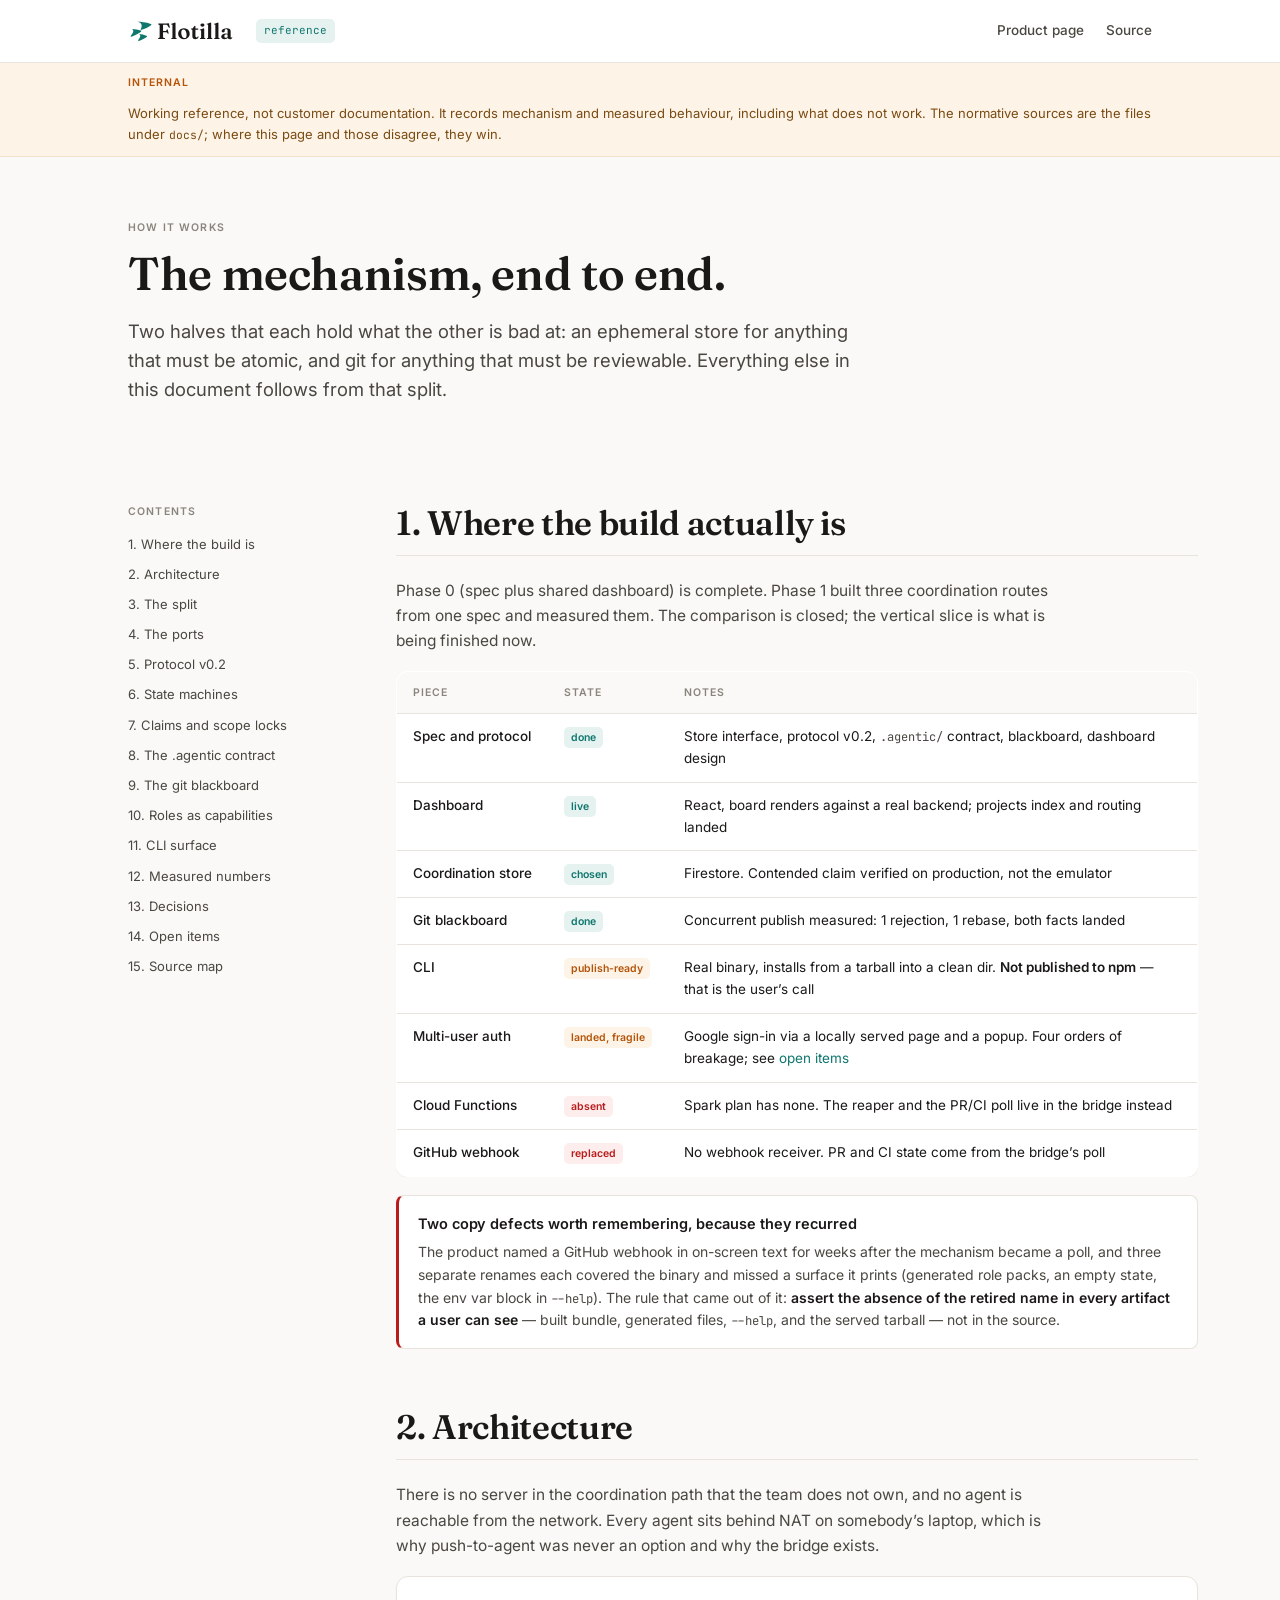
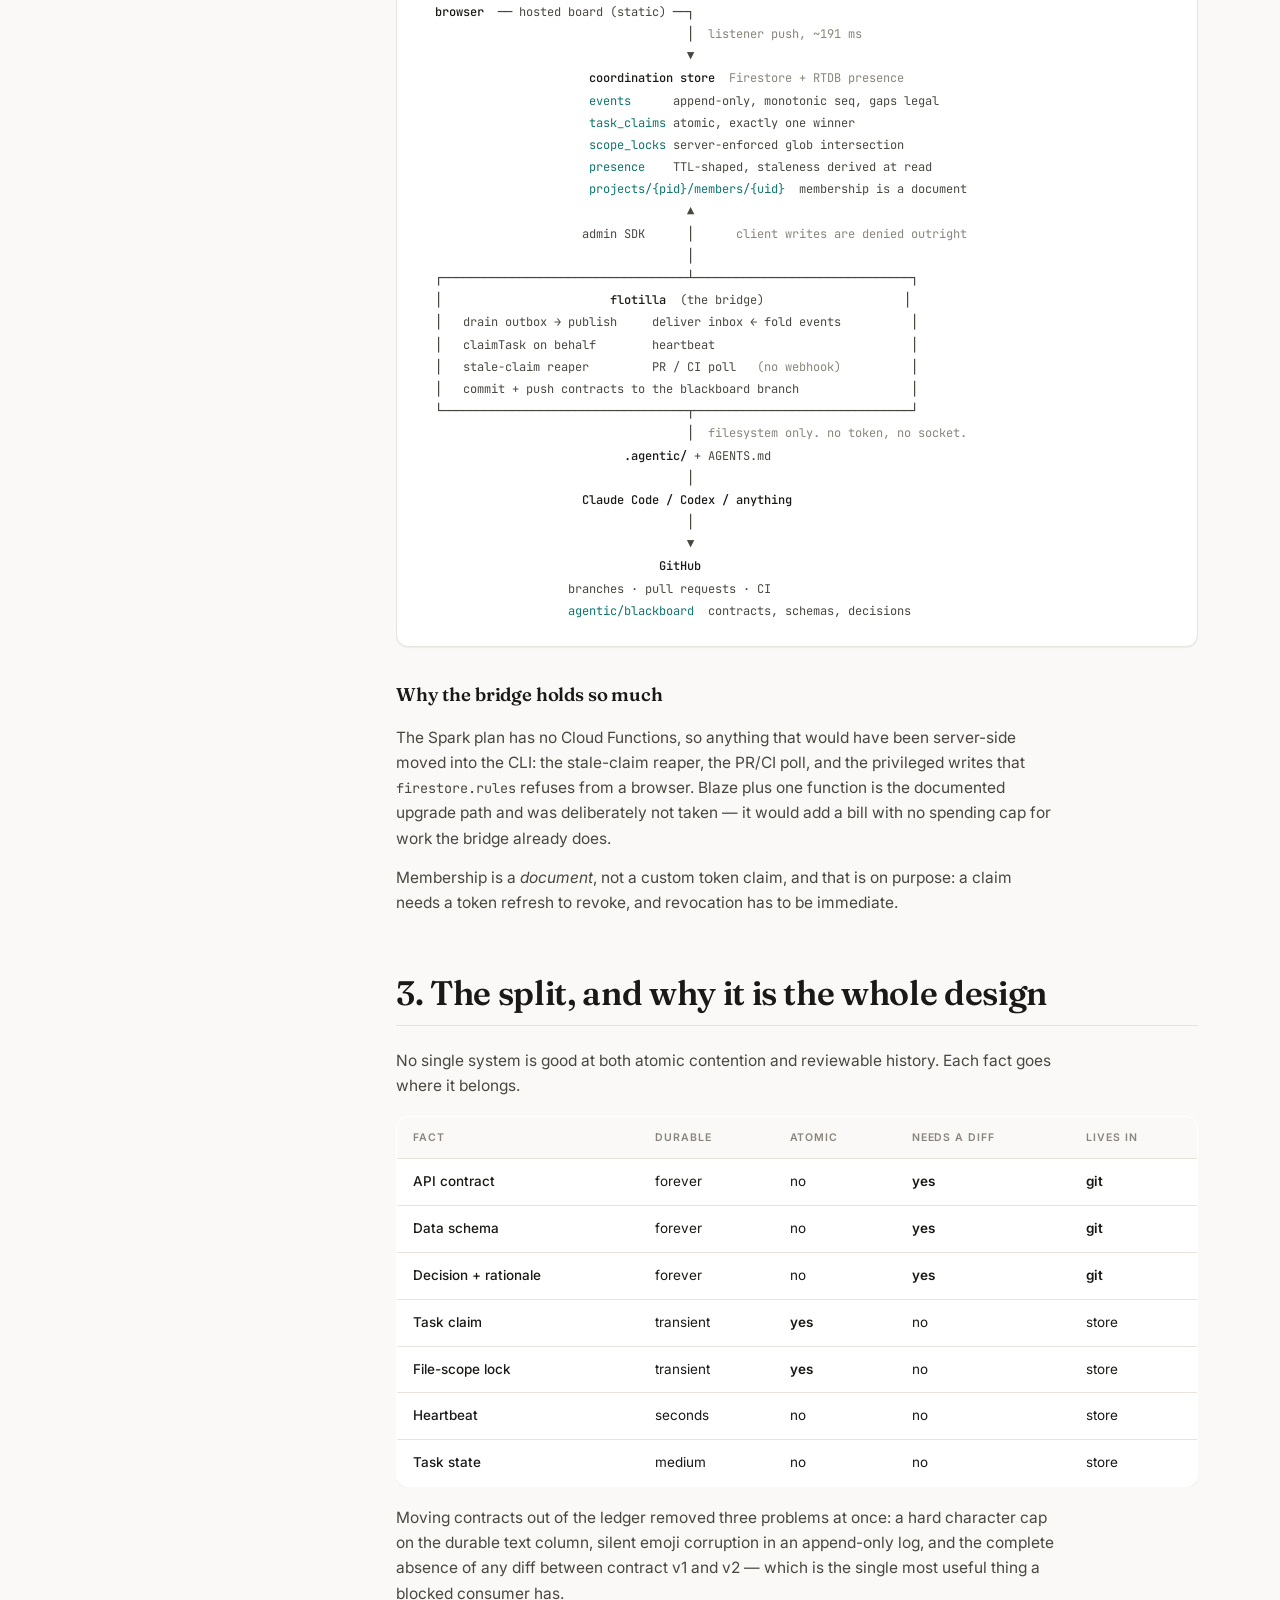
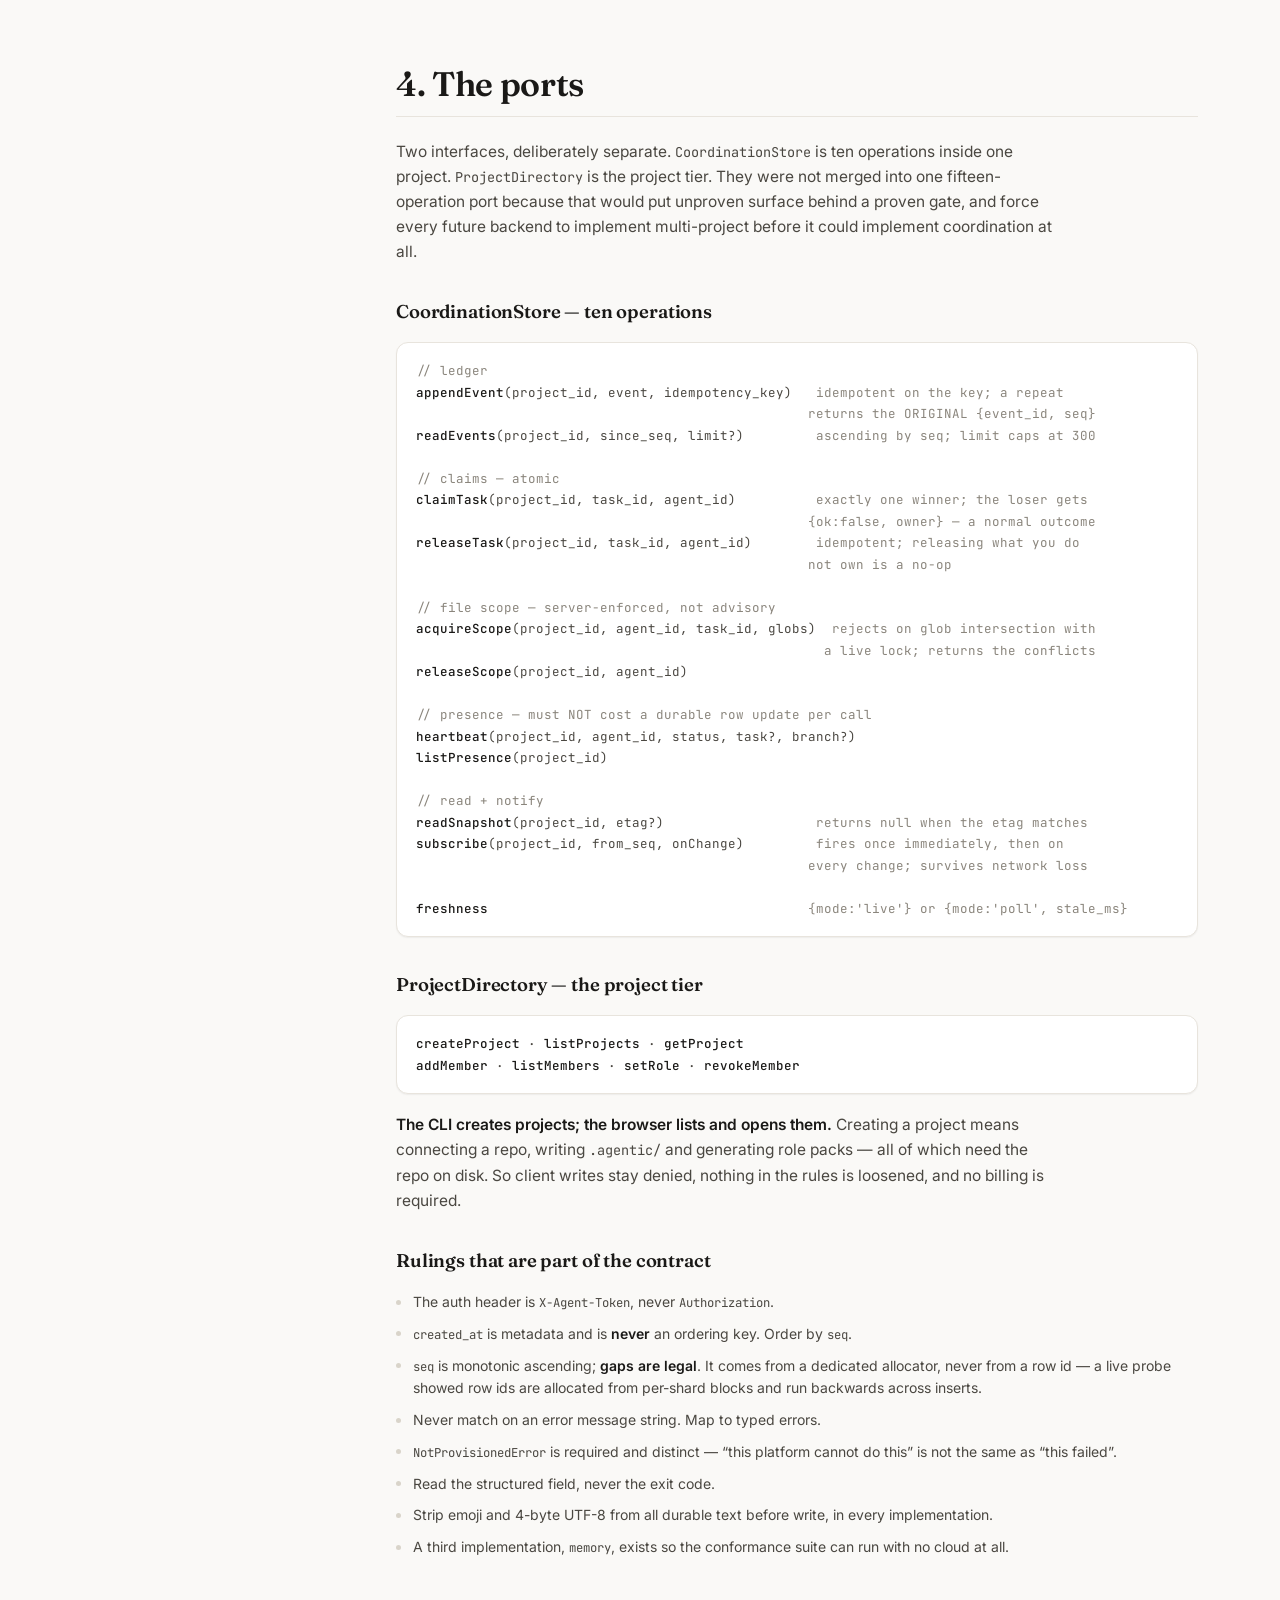
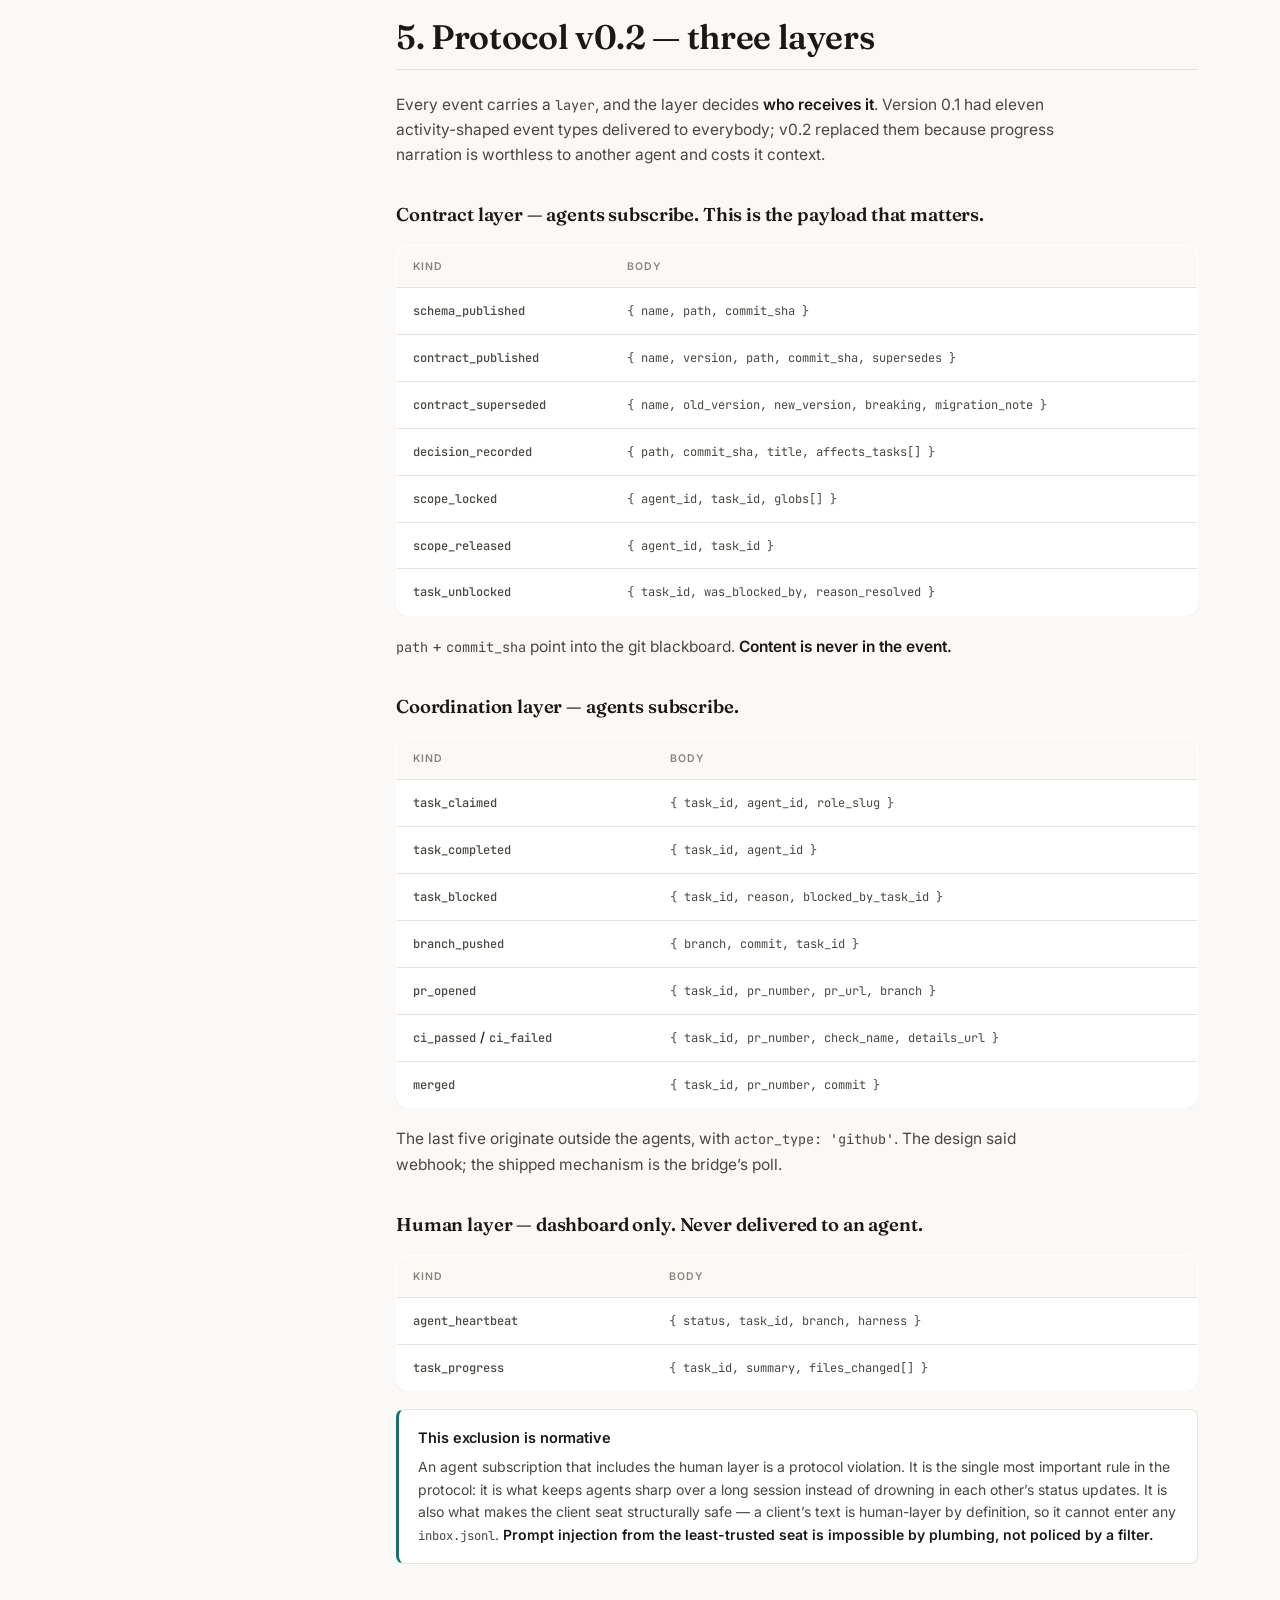
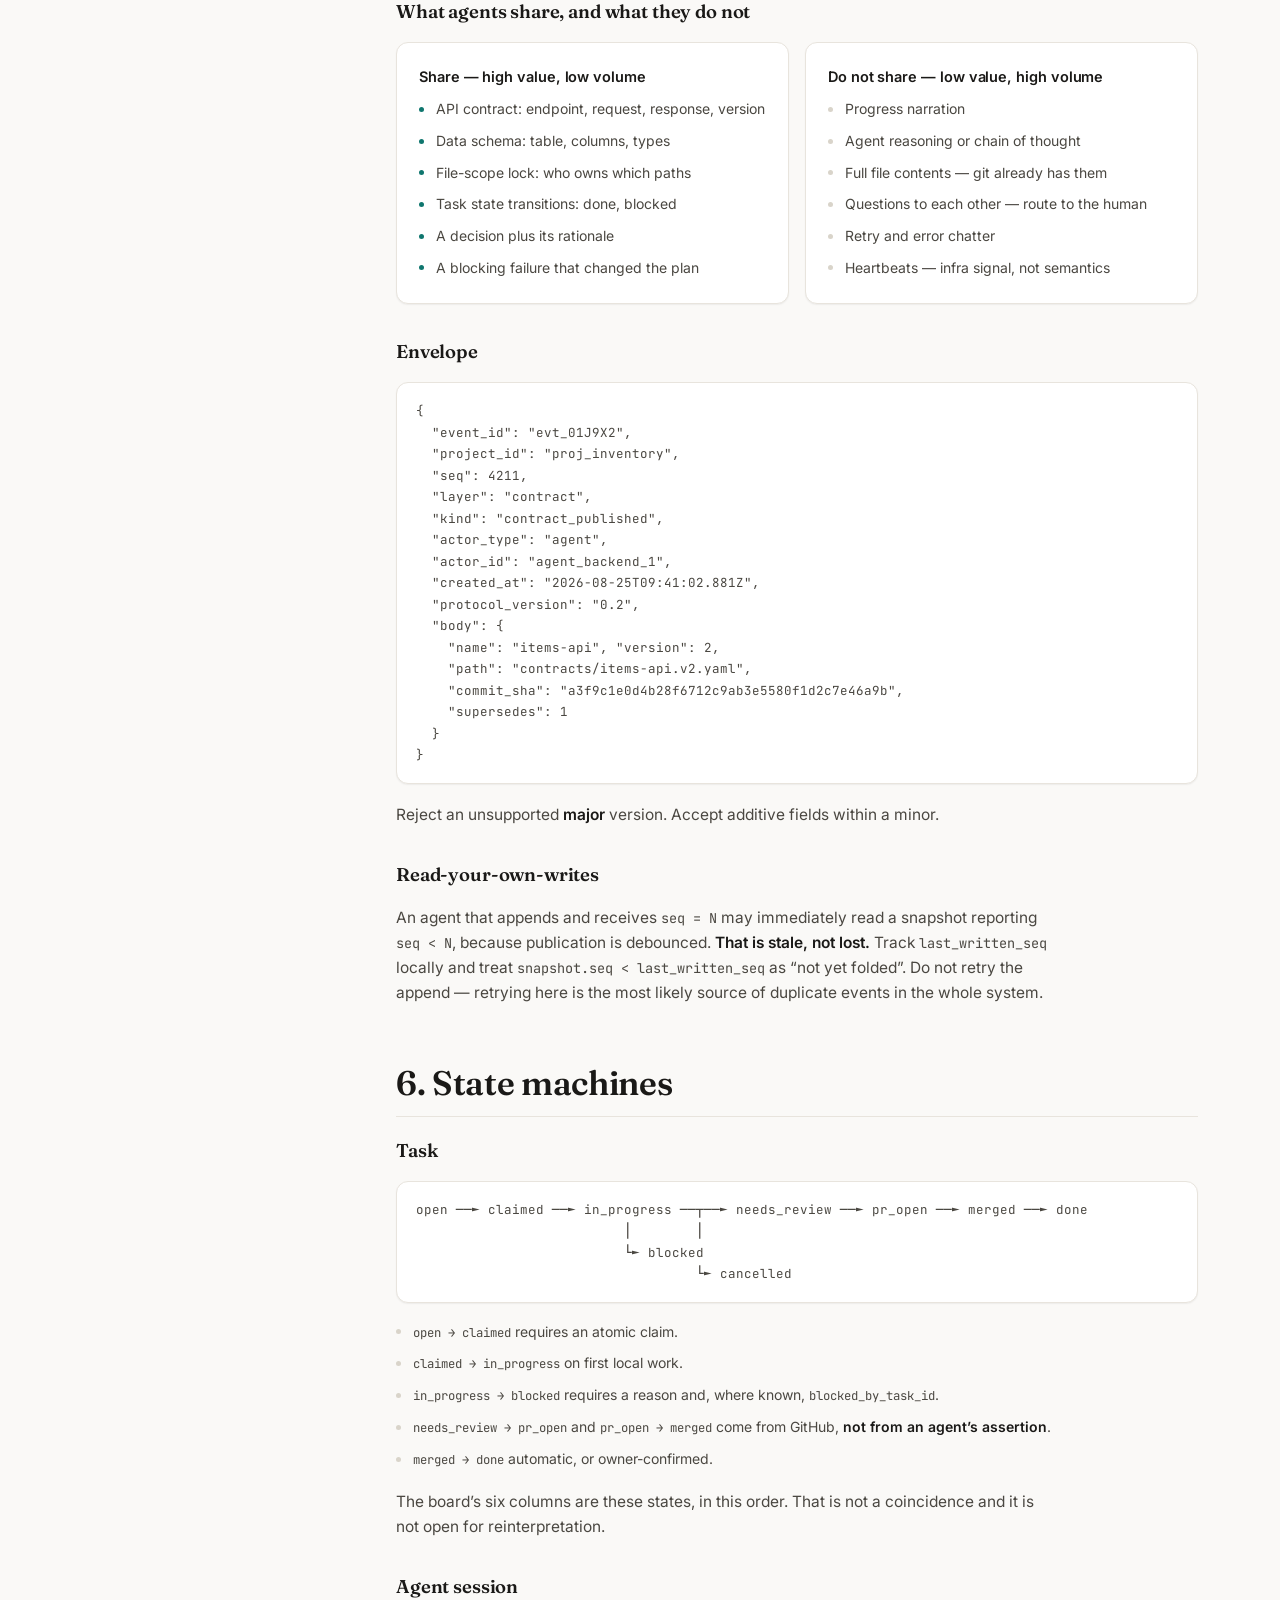
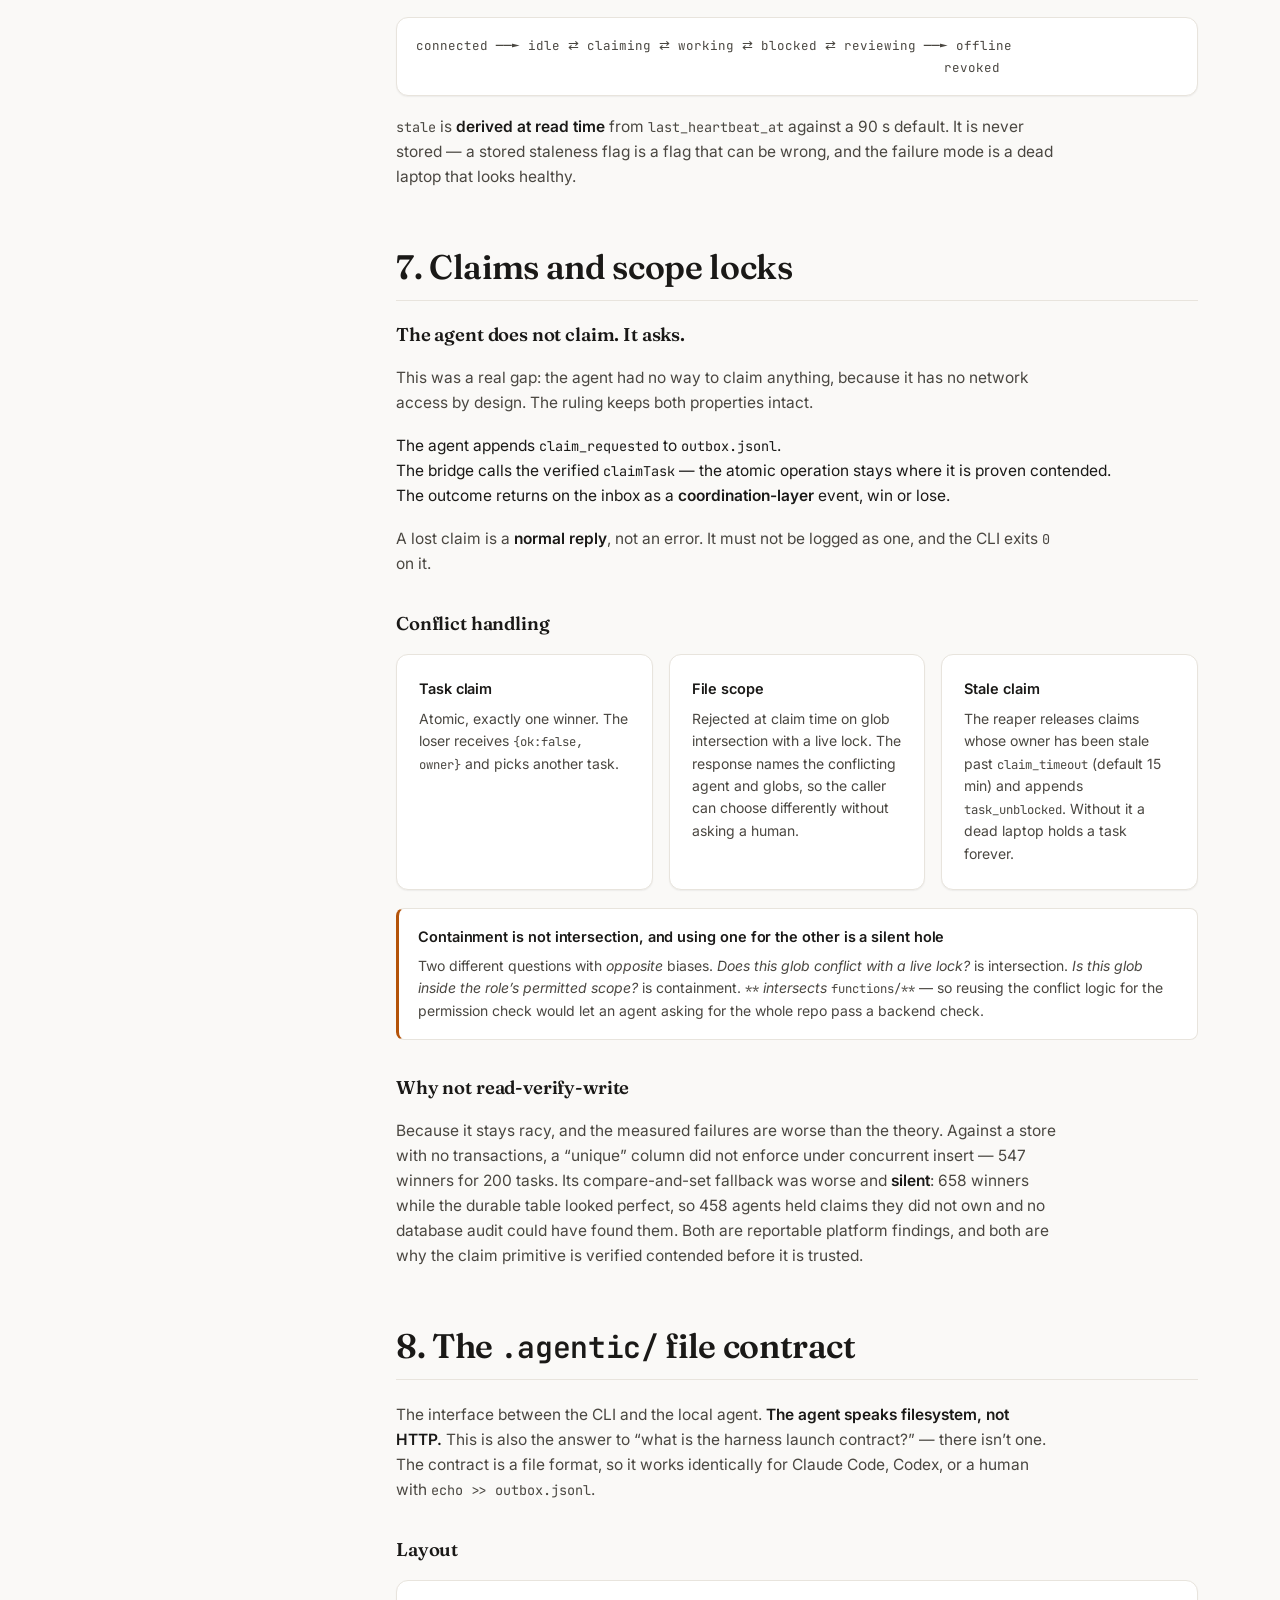
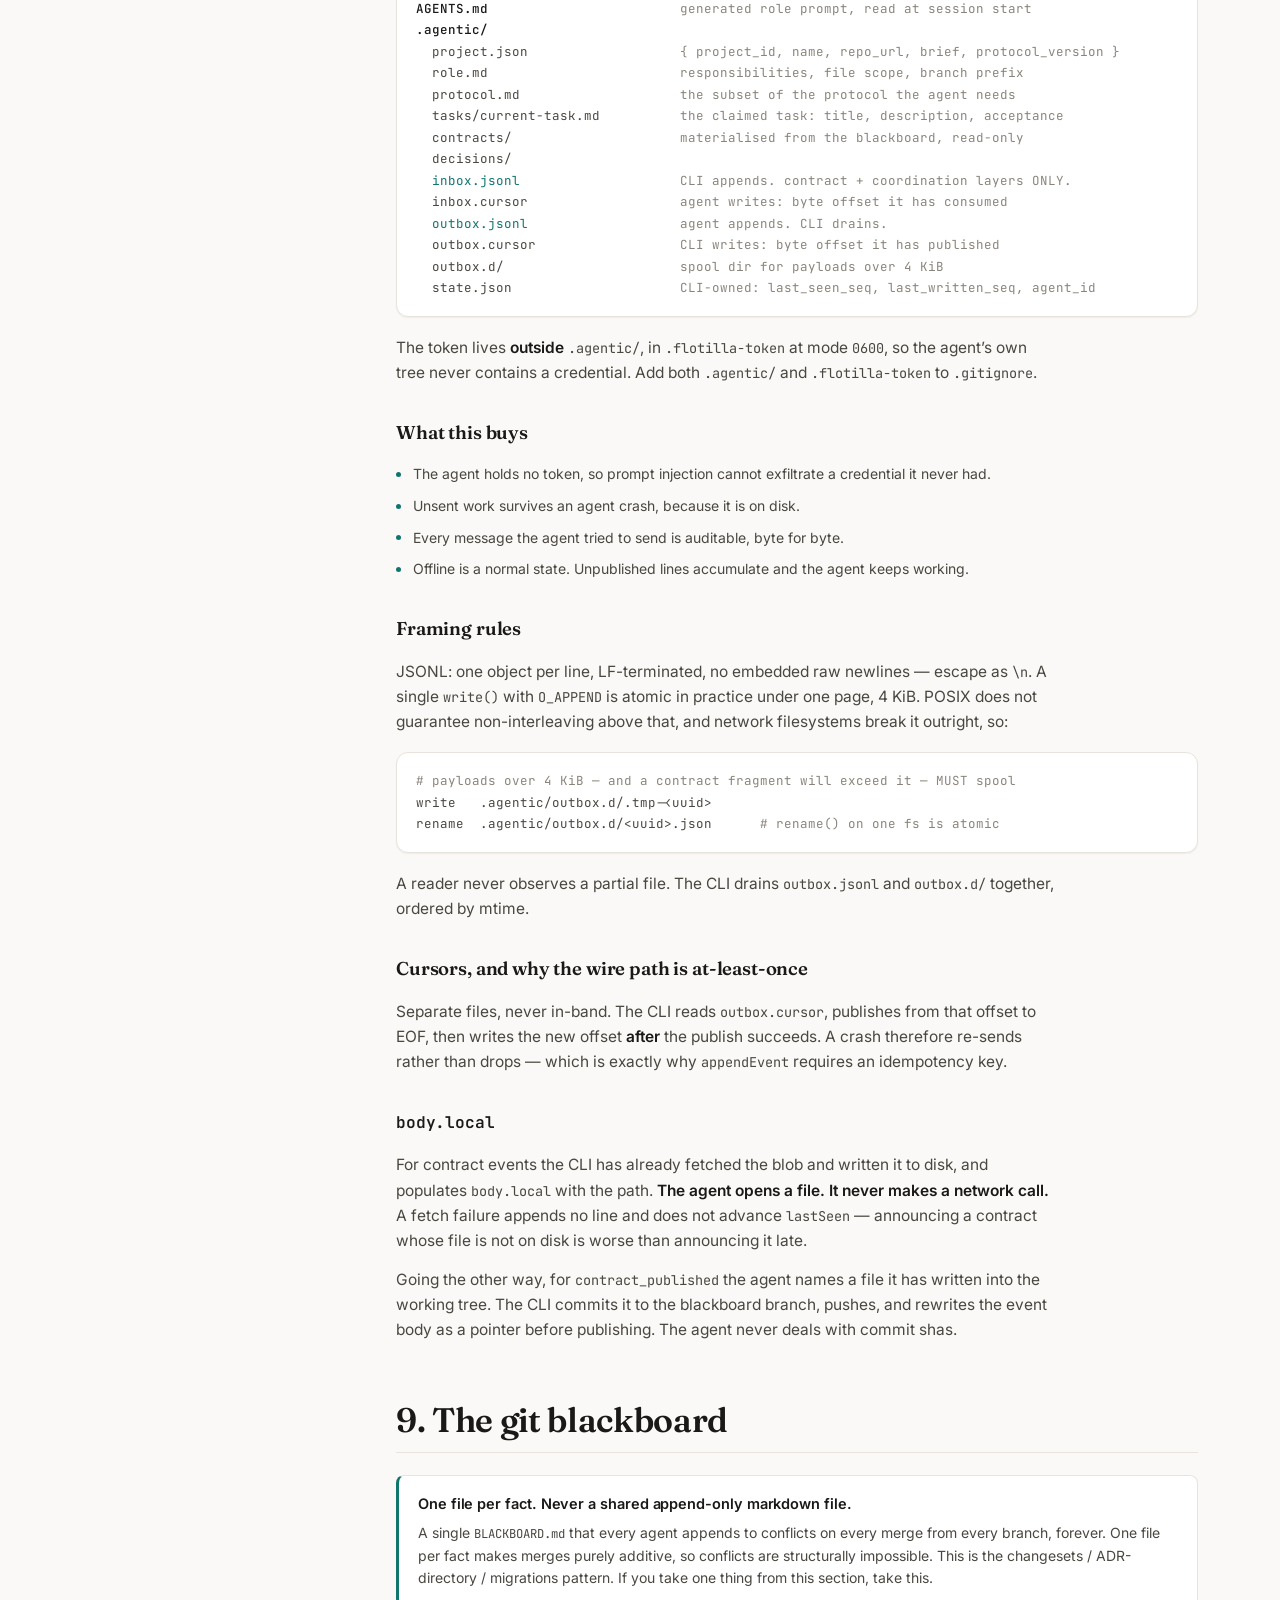
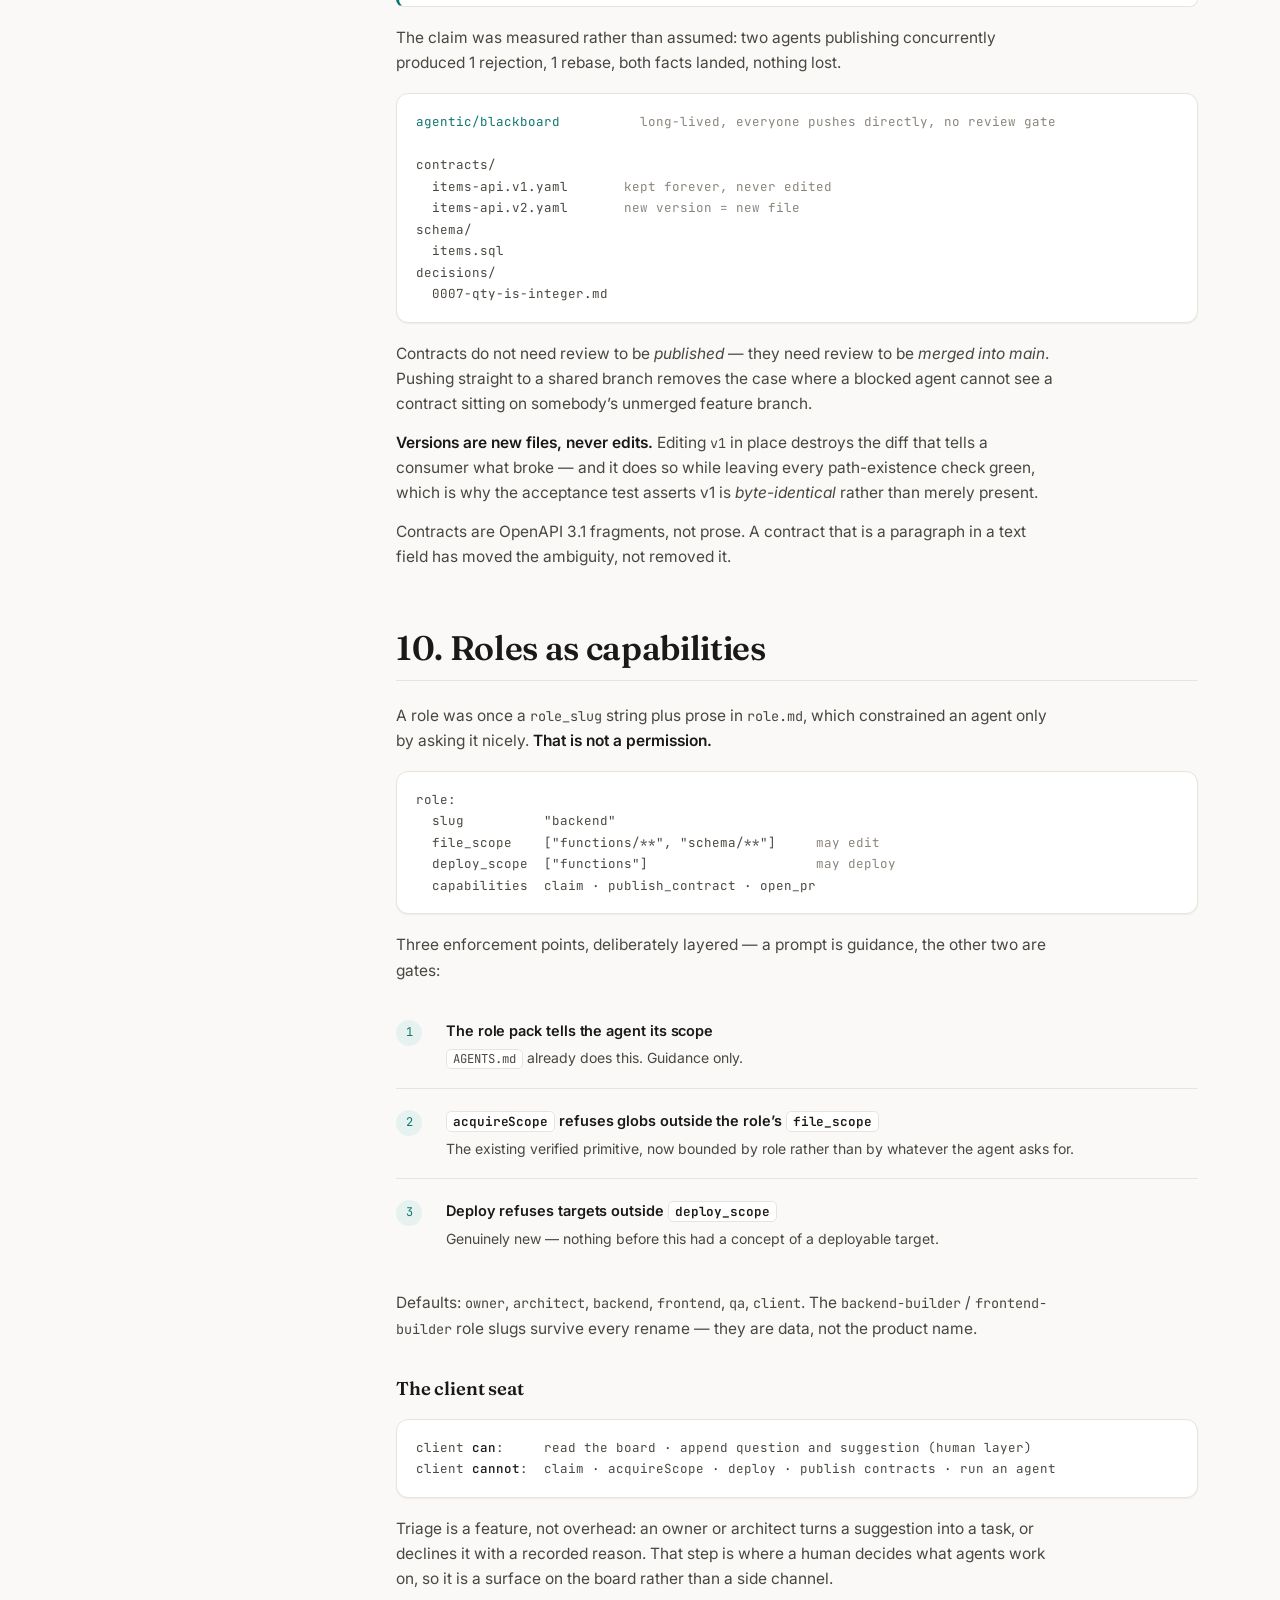
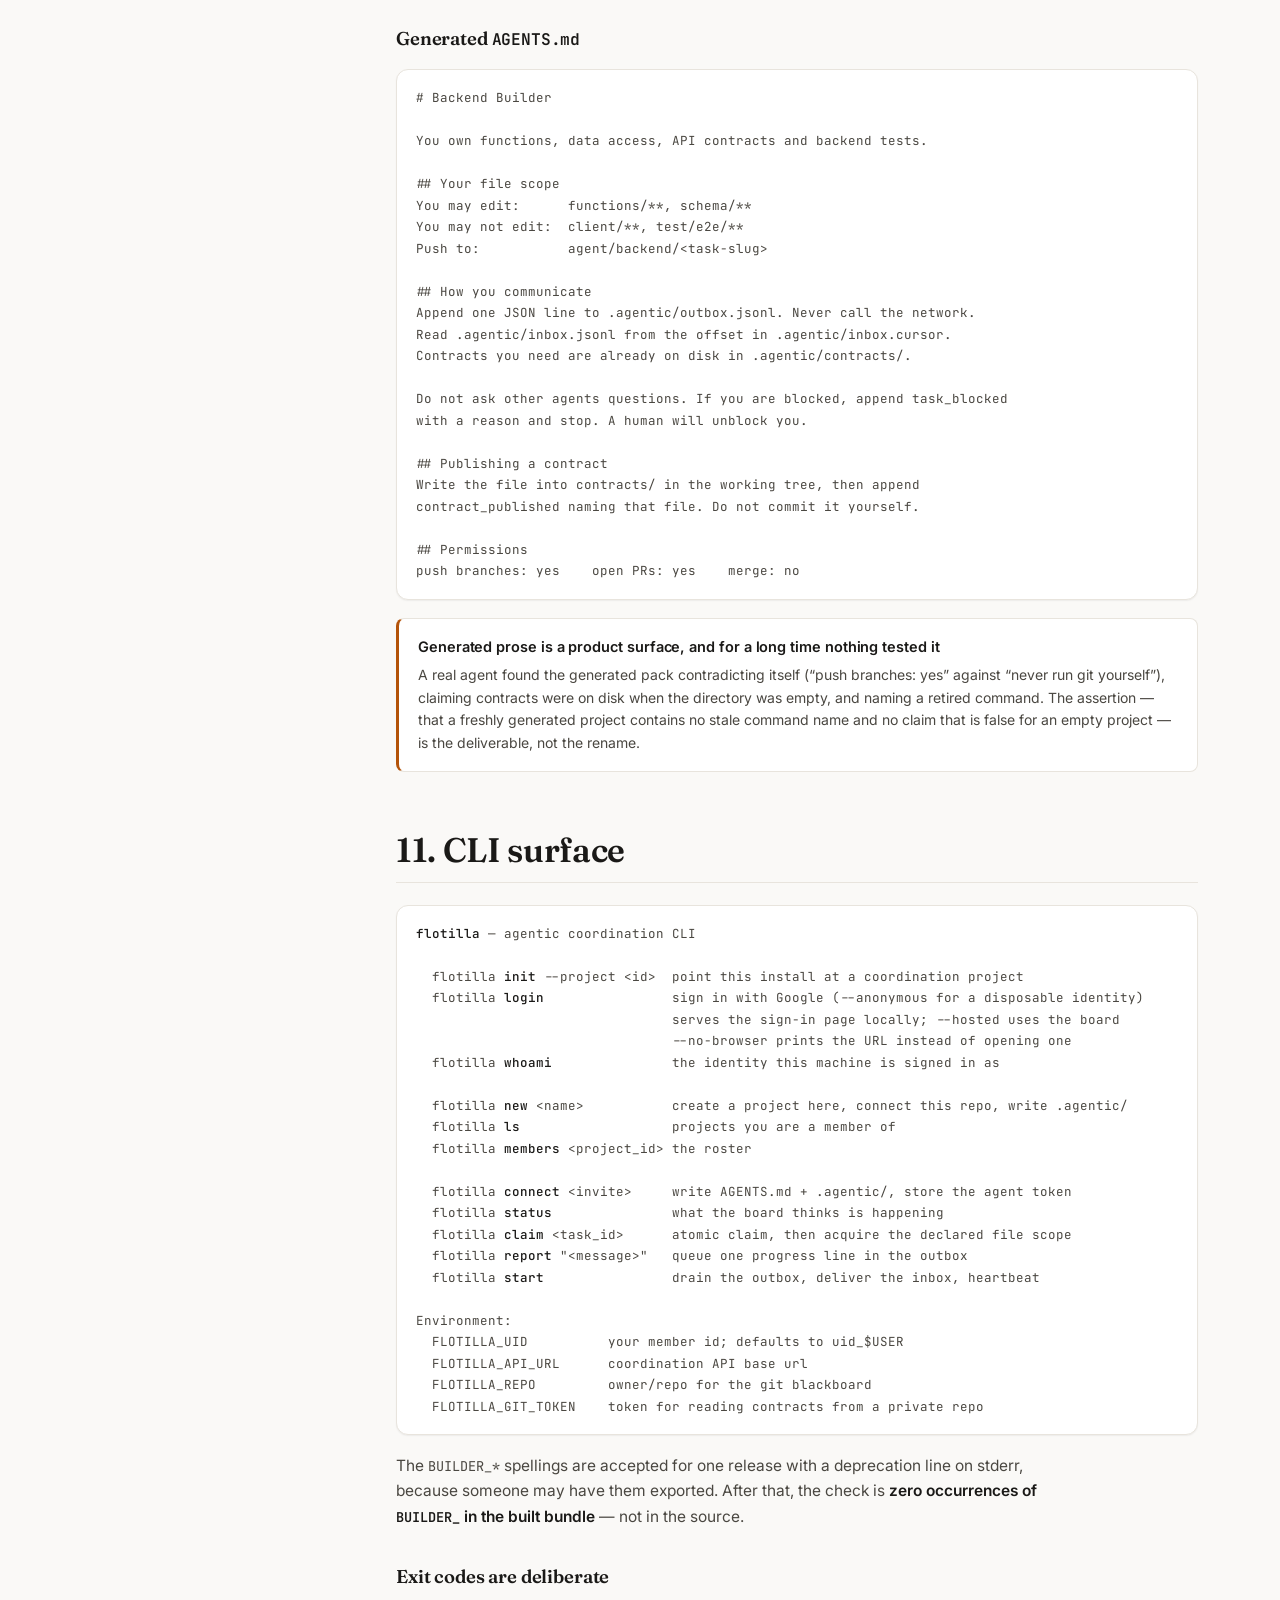
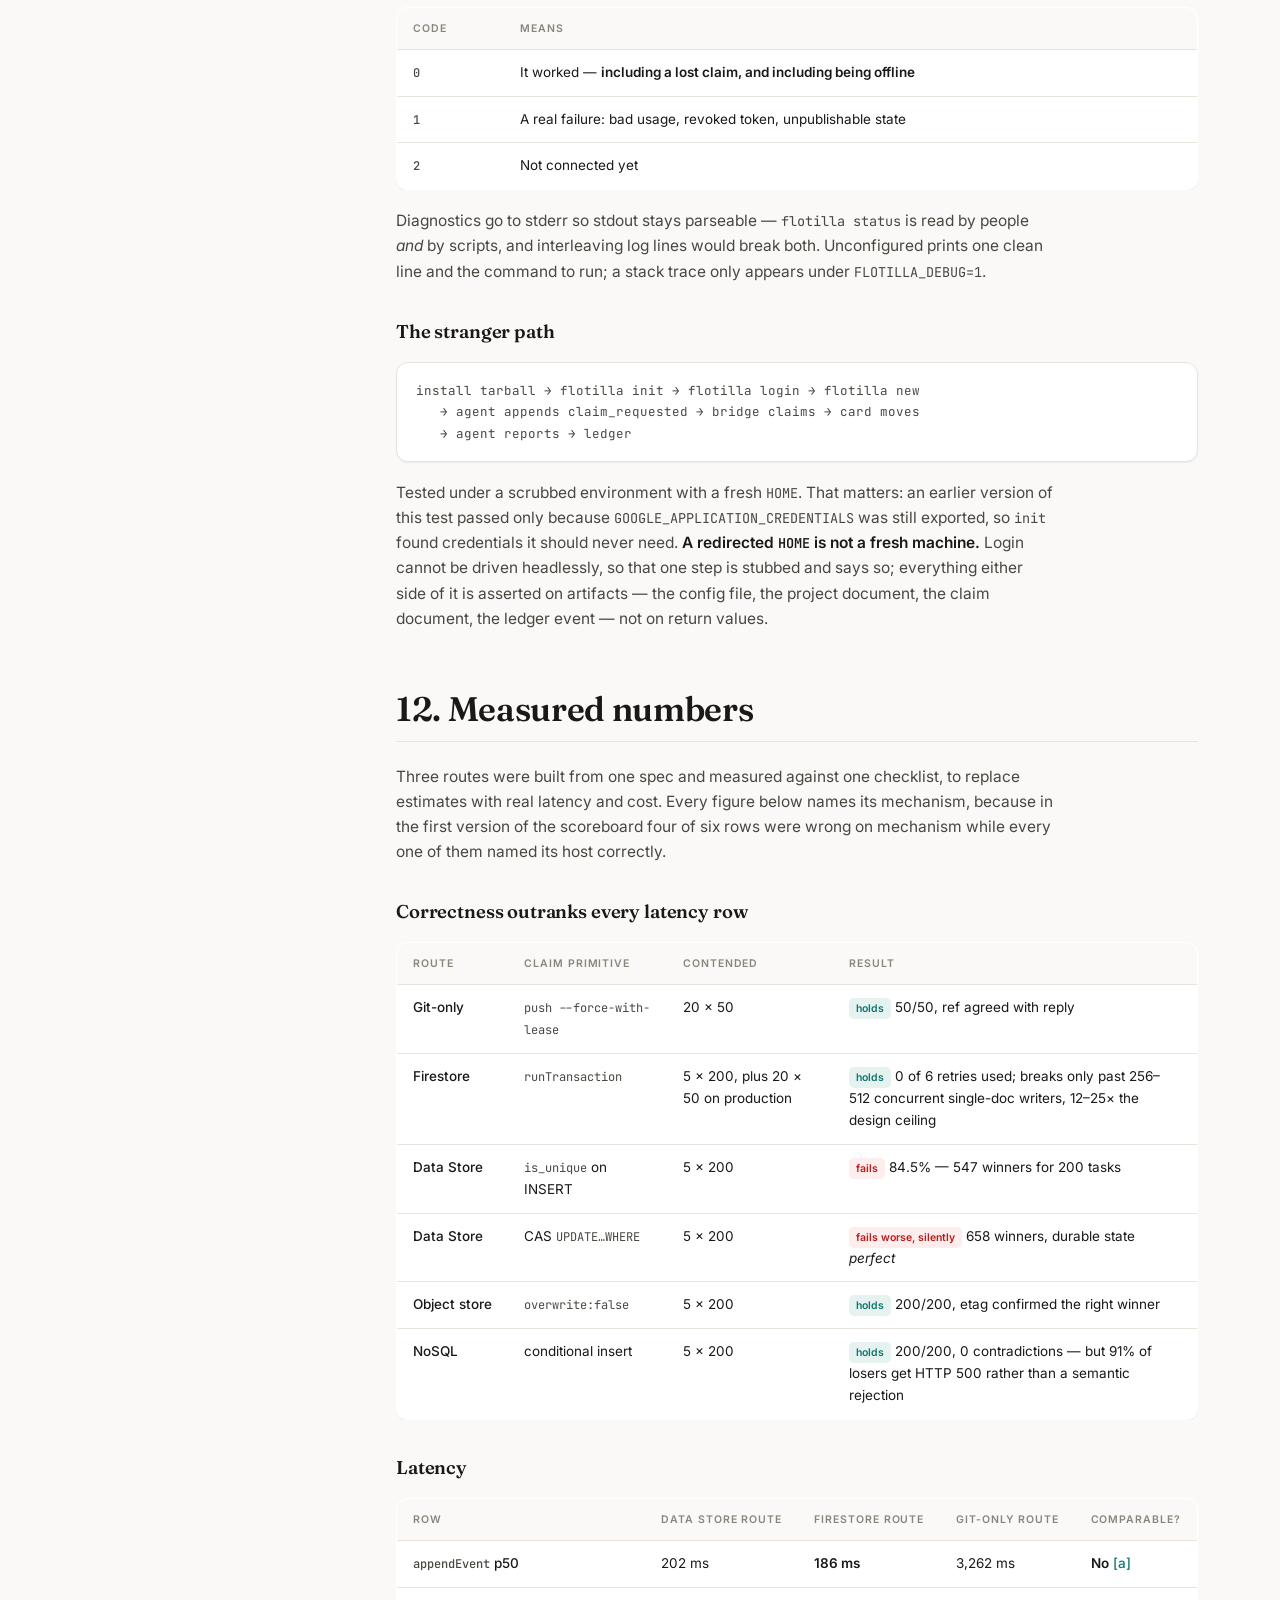
==== how-it-works.html @ 000fcb56 "The Flotilla website Two static pages, no build step and no JavaScript beyond what the brand splash " ====
<!DOCTYPE html>
<html lang="en">
<head>
<meta charset="utf-8" />
<meta name="viewport" content="width=device-width,initial-scale=1" />
<title>How Flotilla works — internal reference</title>
<meta name="description" content="Internal reference: architecture, the store/git split, protocol v0.2, the .agentic file contract, roles as capabilities, the CLI surface, and the measured numbers." />
<meta name="robots" content="noindex,nofollow" />
<meta name="theme-color" content="#0F766E" />
<link rel="icon" href="favicon.svg" type="image/svg+xml" />
<link rel="icon" href="favicon-32x32.png" type="image/png" sizes="32x32" />
<link rel="apple-touch-icon" href="apple-touch-icon.png" sizes="180x180" />
<link rel="preconnect" href="https://fonts.googleapis.com" />
<link rel="preconnect" href="https://fonts.gstatic.com" crossorigin />
<link href="https://fonts.googleapis.com/css2?family=Fraunces:opsz,wght,SOFT,WONK@9..144,500..600,0..100,0..1&amp;family=Inter:wght@400;500;600&amp;family=JetBrains+Mono:wght@400;500&amp;display=swap" rel="stylesheet" />
<link rel="stylesheet" href="site.css" />
</head>
<body>

<nav class="nav">
  <div class="wrap">
    <a href="index.html" aria-label="Flotilla home">
      <img class="lockup" src="brand/flotilla-lockup.svg" alt="Flotilla" width="1060" height="260" />
    </a>
    <span class="tag">reference</span>
    <div class="links">
      <a href="index.html">Product page</a>
      <a href="https://github.com/Sibhimanyu/multiplayer-agentic-builder" class="hide-sm">Source</a>
    </div>
  </div>
</nav>

<div class="internal">
  <div class="wrap">
    <span class="k">Internal</span>
    <p>
      Working reference, not customer documentation. It records mechanism and measured behaviour,
      including what does not work. The normative sources are the files under <code>docs/</code>;
      where this page and those disagree, they win.
    </p>
  </div>
</div>

<header class="hero" style="padding:62px 0 44px">
  <div class="wrap">
    <p class="eyebrow">How it works</p>
    <h1 style="font-size:clamp(32px,4.4vw,46px)">The mechanism, end to end.</h1>
    <p class="lead" style="margin-top:18px">
      Two halves that each hold what the other is bad at: an ephemeral store for anything that must
      be atomic, and git for anything that must be reviewable. Everything else in this document
      follows from that split.
    </p>
  </div>
</header>

<section style="padding-top:54px">
<div class="wrap">
<div class="doc">

  <!-- ---------------------------------------------------- TOC -->
  <aside class="toc">
    <p class="eyebrow">Contents</p>
    <a href="#status">1. Where the build is</a>
    <a href="#arch">2. Architecture</a>
    <a href="#split">3. The split</a>
    <a href="#ports">4. The ports</a>
    <a href="#protocol">5. Protocol v0.2</a>
    <a href="#states">6. State machines</a>
    <a href="#claim">7. Claims and scope locks</a>
    <a href="#agentic">8. The .agentic contract</a>
    <a href="#blackboard">9. The git blackboard</a>
    <a href="#roles">10. Roles as capabilities</a>
    <a href="#cli">11. CLI surface</a>
    <a href="#numbers">12. Measured numbers</a>
    <a href="#decisions">13. Decisions</a>
    <a href="#open">14. Open items</a>
    <a href="#sources">15. Source map</a>
  </aside>

  <!-- ---------------------------------------------------- BODY -->
  <div class="doc-body">

  <!-- 1 ---------------------------------------------------------------- -->
  <article id="status">
    <h2>1. Where the build actually is</h2>
    <p class="sub">
      Phase 0 (spec plus shared dashboard) is complete. Phase 1 built three coordination routes
      from one spec and measured them. The comparison is closed; the vertical slice is what is
      being finished now.
    </p>

    <div class="scroll-x">
      <table class="tbl">
        <thead><tr><th>Piece</th><th>State</th><th>Notes</th></tr></thead>
        <tbody>
          <tr><td class="k">Spec and protocol</td><td><span class="badge" data-t="ok">done</span></td>
              <td>Store interface, protocol v0.2, <code>.agentic/</code> contract, blackboard, dashboard design</td></tr>
          <tr><td class="k">Dashboard</td><td><span class="badge" data-t="ok">live</span></td>
              <td>React, board renders against a real backend; projects index and routing landed</td></tr>
          <tr><td class="k">Coordination store</td><td><span class="badge" data-t="ok">chosen</span></td>
              <td>Firestore. Contended claim verified on production, not the emulator</td></tr>
          <tr><td class="k">Git blackboard</td><td><span class="badge" data-t="ok">done</span></td>
              <td>Concurrent publish measured: 1 rejection, 1 rebase, both facts landed</td></tr>
          <tr><td class="k">CLI</td><td><span class="badge" data-t="review">publish-ready</span></td>
              <td>Real binary, installs from a tarball into a clean dir. <strong>Not published to npm</strong> &mdash; that is the user&rsquo;s call</td></tr>
          <tr><td class="k">Multi-user auth</td><td><span class="badge" data-t="review">landed, fragile</span></td>
              <td>Google sign-in via a locally served page and a popup. Four orders of breakage; see <a href="#open">open items</a></td></tr>
          <tr><td class="k">Cloud Functions</td><td><span class="badge" data-t="blocked">absent</span></td>
              <td>Spark plan has none. The reaper and the PR/CI poll live in the bridge instead</td></tr>
          <tr><td class="k">GitHub webhook</td><td><span class="badge" data-t="blocked">replaced</span></td>
              <td>No webhook receiver. PR and CI state come from the bridge&rsquo;s poll</td></tr>
        </tbody>
      </table>
    </div>

    <div class="note stop">
      <h4>Two copy defects worth remembering, because they recurred</h4>
      The product named a GitHub webhook in on-screen text for weeks after the mechanism became a
      poll, and three separate renames each covered the binary and missed a surface it prints
      (generated role packs, an empty state, the env var block in <code>--help</code>). The rule
      that came out of it: <strong>assert the absence of the retired name in every artifact a user
      can see</strong> &mdash; built bundle, generated files, <code>--help</code>, and the served
      tarball &mdash; not in the source.
    </div>
  </article>

  <!-- 2 ---------------------------------------------------------------- -->
  <article id="arch">
    <h2>2. Architecture</h2>
    <p class="sub">
      There is no server in the coordination path that the team does not own, and no agent is
      reachable from the network. Every agent sits behind NAT on somebody&rsquo;s laptop, which is
      why push-to-agent was never an option and why the bridge exists.
    </p>

    <div class="arch" role="img" aria-label="Deployed architecture: hosted board, Firestore and RTDB, local bridge CLI per laptop, local agent harness, GitHub.">
<pre>  <b>browser</b>  ── hosted board (static) ──┐
                                      │  <span class="c">listener push, ~191 ms</span>
                                      ▼
                        <b>coordination store</b>  <span class="c">Firestore + RTDB presence</span>
                        <span class="t">events</span>      append-only, monotonic seq, gaps legal
                        <span class="t">task_claims</span> atomic, exactly one winner
                        <span class="t">scope_locks</span> server-enforced glob intersection
                        <span class="t">presence</span>    TTL-shaped, staleness derived at read
                        <span class="t">projects/{pid}/members/{uid}</span>  membership is a document
                                      ▲
                       admin SDK      │      <span class="c">client writes are denied outright</span>
                                      │
  ┌───────────────────────────────────┴───────────────────────────────┐
  │                        <b>flotilla</b>  (the bridge)                    │
  │   drain outbox → publish     deliver inbox ← fold events          │
  │   claimTask on behalf        heartbeat                            │
  │   stale-claim reaper         PR / CI poll   <span class="c">(no webhook)</span>          │
  │   commit + push contracts to the blackboard branch                │
  └───────────────────────────────────┬───────────────────────────────┘
                                      │  <span class="c">filesystem only. no token, no socket.</span>
                             <b>.agentic/</b> + AGENTS.md
                                      │
                       <b>Claude Code / Codex / anything</b>
                                      │
                                      ▼
                                  <b>GitHub</b>
                     branches · pull requests · CI
                     <span class="t">agentic/blackboard</span>  contracts, schemas, decisions</pre>
    </div>

    <h3>Why the bridge holds so much</h3>
    <p class="sub">
      The Spark plan has no Cloud Functions, so anything that would have been server-side moved
      into the CLI: the stale-claim reaper, the PR/CI poll, and the privileged writes that
      <code>firestore.rules</code> refuses from a browser. Blaze plus one function is the
      documented upgrade path and was deliberately not taken &mdash; it would add a bill with no
      spending cap for work the bridge already does.
    </p>
    <p class="sub">
      Membership is a <em>document</em>, not a custom token claim, and that is on purpose: a claim
      needs a token refresh to revoke, and revocation has to be immediate.
    </p>
  </article>

  <!-- 3 ---------------------------------------------------------------- -->
  <article id="split">
    <h2>3. The split, and why it is the whole design</h2>
    <p class="sub">
      No single system is good at both atomic contention and reviewable history. Each fact goes
      where it belongs.
    </p>
    <div class="scroll-x">
      <table class="tbl">
        <thead><tr><th>Fact</th><th>Durable</th><th>Atomic</th><th>Needs a diff</th><th>Lives in</th></tr></thead>
        <tbody>
          <tr><td class="k">API contract</td><td>forever</td><td>no</td><td><strong>yes</strong></td><td><strong>git</strong></td></tr>
          <tr><td class="k">Data schema</td><td>forever</td><td>no</td><td><strong>yes</strong></td><td><strong>git</strong></td></tr>
          <tr><td class="k">Decision + rationale</td><td>forever</td><td>no</td><td><strong>yes</strong></td><td><strong>git</strong></td></tr>
          <tr><td class="k">Task claim</td><td>transient</td><td><strong>yes</strong></td><td>no</td><td>store</td></tr>
          <tr><td class="k">File-scope lock</td><td>transient</td><td><strong>yes</strong></td><td>no</td><td>store</td></tr>
          <tr><td class="k">Heartbeat</td><td>seconds</td><td>no</td><td>no</td><td>store</td></tr>
          <tr><td class="k">Task state</td><td>medium</td><td>no</td><td>no</td><td>store</td></tr>
        </tbody>
      </table>
    </div>
    <p class="sub">
      Moving contracts out of the ledger removed three problems at once: a hard character cap on
      the durable text column, silent emoji corruption in an append-only log, and the complete
      absence of any diff between contract v1 and v2 &mdash; which is the single most useful thing
      a blocked consumer has.
    </p>
  </article>

  <!-- 4 ---------------------------------------------------------------- -->
  <article id="ports">
    <h2>4. The ports</h2>
    <p class="sub">
      Two interfaces, deliberately separate. <code>CoordinationStore</code> is ten operations
      inside one project. <code>ProjectDirectory</code> is the project tier. They were not merged
      into one fifteen-operation port because that would put unproven surface behind a proven gate,
      and force every future backend to implement multi-project before it could implement
      coordination at all.
    </p>

    <h3>CoordinationStore — ten operations</h3>
<pre><span class="c">// ledger</span>
<b>appendEvent</b>(project_id, event, idempotency_key)   <span class="c">idempotent on the key; a repeat</span>
                                                 <span class="c">returns the ORIGINAL {event_id, seq}</span>
<b>readEvents</b>(project_id, since_seq, limit?)         <span class="c">ascending by seq; limit caps at 300</span>

<span class="c">// claims — atomic</span>
<b>claimTask</b>(project_id, task_id, agent_id)          <span class="c">exactly one winner; the loser gets</span>
                                                 <span class="c">{ok:false, owner} — a normal outcome</span>
<b>releaseTask</b>(project_id, task_id, agent_id)        <span class="c">idempotent; releasing what you do</span>
                                                 <span class="c">not own is a no-op</span>

<span class="c">// file scope — server-enforced, not advisory</span>
<b>acquireScope</b>(project_id, agent_id, task_id, globs)  <span class="c">rejects on glob intersection with</span>
                                                   <span class="c">a live lock; returns the conflicts</span>
<b>releaseScope</b>(project_id, agent_id)

<span class="c">// presence — must NOT cost a durable row update per call</span>
<b>heartbeat</b>(project_id, agent_id, status, task?, branch?)
<b>listPresence</b>(project_id)

<span class="c">// read + notify</span>
<b>readSnapshot</b>(project_id, etag?)                   <span class="c">returns null when the etag matches</span>
<b>subscribe</b>(project_id, from_seq, onChange)         <span class="c">fires once immediately, then on</span>
                                                 <span class="c">every change; survives network loss</span>

<b>freshness</b>                                        <span class="c">{mode:'live'} or {mode:'poll', stale_ms}</span></pre>

    <h3>ProjectDirectory — the project tier</h3>
<pre><b>createProject</b> · <b>listProjects</b> · <b>getProject</b>
<b>addMember</b> · <b>listMembers</b> · <b>setRole</b> · <b>revokeMember</b></pre>
    <p class="sub">
      <strong>The CLI creates projects; the browser lists and opens them.</strong> Creating a
      project means connecting a repo, writing <code>.agentic/</code> and generating role packs
      &mdash; all of which need the repo on disk. So client writes stay denied, nothing in the
      rules is loosened, and no billing is required.
    </p>

    <h3>Rulings that are part of the contract</h3>
    <ul class="plain">
      <li>The auth header is <code>X-Agent-Token</code>, never <code>Authorization</code>.</li>
      <li><code>created_at</code> is metadata and is <strong>never</strong> an ordering key. Order by <code>seq</code>.</li>
      <li><code>seq</code> is monotonic ascending; <strong>gaps are legal</strong>. It comes from a dedicated allocator, never from a row id &mdash; a live probe showed row ids are allocated from per-shard blocks and run backwards across inserts.</li>
      <li>Never match on an error message string. Map to typed errors.</li>
      <li><code>NotProvisionedError</code> is required and distinct &mdash; &ldquo;this platform cannot do this&rdquo; is not the same as &ldquo;this failed&rdquo;.</li>
      <li>Read the structured field, never the exit code.</li>
      <li>Strip emoji and 4-byte UTF-8 from all durable text before write, in every implementation.</li>
      <li>A third implementation, <code>memory</code>, exists so the conformance suite can run with no cloud at all.</li>
    </ul>
  </article>

  <!-- 5 ---------------------------------------------------------------- -->
  <article id="protocol">
    <h2>5. Protocol v0.2 &mdash; three layers</h2>
    <p class="sub">
      Every event carries a <code>layer</code>, and the layer decides <strong>who receives
      it</strong>. Version 0.1 had eleven activity-shaped event types delivered to everybody;
      v0.2 replaced them because progress narration is worthless to another agent and costs it
      context.
    </p>

    <h3>Contract layer &mdash; agents subscribe. This is the payload that matters.</h3>
    <div class="scroll-x">
      <table class="tbl">
        <thead><tr><th>Kind</th><th>Body</th></tr></thead>
        <tbody>
          <tr><td class="k"><code>schema_published</code></td><td><code>{ name, path, commit_sha }</code></td></tr>
          <tr><td class="k"><code>contract_published</code></td><td><code>{ name, version, path, commit_sha, supersedes }</code></td></tr>
          <tr><td class="k"><code>contract_superseded</code></td><td><code>{ name, old_version, new_version, breaking, migration_note }</code></td></tr>
          <tr><td class="k"><code>decision_recorded</code></td><td><code>{ path, commit_sha, title, affects_tasks[] }</code></td></tr>
          <tr><td class="k"><code>scope_locked</code></td><td><code>{ agent_id, task_id, globs[] }</code></td></tr>
          <tr><td class="k"><code>scope_released</code></td><td><code>{ agent_id, task_id }</code></td></tr>
          <tr><td class="k"><code>task_unblocked</code></td><td><code>{ task_id, was_blocked_by, reason_resolved }</code></td></tr>
        </tbody>
      </table>
    </div>
    <p class="sub">
      <code>path</code> + <code>commit_sha</code> point into the git blackboard.
      <strong>Content is never in the event.</strong>
    </p>

    <h3>Coordination layer &mdash; agents subscribe.</h3>
    <div class="scroll-x">
      <table class="tbl">
        <thead><tr><th>Kind</th><th>Body</th></tr></thead>
        <tbody>
          <tr><td class="k"><code>task_claimed</code></td><td><code>{ task_id, agent_id, role_slug }</code></td></tr>
          <tr><td class="k"><code>task_completed</code></td><td><code>{ task_id, agent_id }</code></td></tr>
          <tr><td class="k"><code>task_blocked</code></td><td><code>{ task_id, reason, blocked_by_task_id }</code></td></tr>
          <tr><td class="k"><code>branch_pushed</code></td><td><code>{ branch, commit, task_id }</code></td></tr>
          <tr><td class="k"><code>pr_opened</code></td><td><code>{ task_id, pr_number, pr_url, branch }</code></td></tr>
          <tr><td class="k"><code>ci_passed</code> / <code>ci_failed</code></td><td><code>{ task_id, pr_number, check_name, details_url }</code></td></tr>
          <tr><td class="k"><code>merged</code></td><td><code>{ task_id, pr_number, commit }</code></td></tr>
        </tbody>
      </table>
    </div>
    <p class="sub">
      The last five originate outside the agents, with <code>actor_type: 'github'</code>. The
      design said webhook; the shipped mechanism is the bridge&rsquo;s poll.
    </p>

    <h3>Human layer &mdash; dashboard only. Never delivered to an agent.</h3>
    <div class="scroll-x">
      <table class="tbl">
        <thead><tr><th>Kind</th><th>Body</th></tr></thead>
        <tbody>
          <tr><td class="k"><code>agent_heartbeat</code></td><td><code>{ status, task_id, branch, harness }</code></td></tr>
          <tr><td class="k"><code>task_progress</code></td><td><code>{ task_id, summary, files_changed[] }</code></td></tr>
        </tbody>
      </table>
    </div>

    <div class="note">
      <h4>This exclusion is normative</h4>
      An agent subscription that includes the human layer is a protocol violation. It is the single
      most important rule in the protocol: it is what keeps agents sharp over a long session
      instead of drowning in each other&rsquo;s status updates. It is also what makes the client
      seat structurally safe &mdash; a client&rsquo;s text is human-layer by definition, so it
      cannot enter any <code>inbox.jsonl</code>. <strong>Prompt injection from the least-trusted
      seat is impossible by plumbing, not policed by a filter.</strong>
    </div>

    <h3>What agents share, and what they do not</h3>
    <div class="grid g2">
      <div class="tile">
        <h4>Share &mdash; high value, low volume</h4>
        <ul class="plain" style="margin-top:10px">
          <li class="yes">API contract: endpoint, request, response, version</li>
          <li class="yes">Data schema: table, columns, types</li>
          <li class="yes">File-scope lock: who owns which paths</li>
          <li class="yes">Task state transitions: done, blocked</li>
          <li class="yes">A decision plus its rationale</li>
          <li class="yes">A blocking failure that changed the plan</li>
        </ul>
      </div>
      <div class="tile">
        <h4>Do not share &mdash; low value, high volume</h4>
        <ul class="plain" style="margin-top:10px">
          <li class="no">Progress narration</li>
          <li class="no">Agent reasoning or chain of thought</li>
          <li class="no">Full file contents &mdash; git already has them</li>
          <li class="no">Questions to each other &mdash; route to the human</li>
          <li class="no">Retry and error chatter</li>
          <li class="no">Heartbeats &mdash; infra signal, not semantics</li>
        </ul>
      </div>
    </div>

    <h3>Envelope</h3>
<pre>{
  "event_id": "evt_01J9X2",
  "project_id": "proj_inventory",
  "seq": 4211,
  "layer": "contract",
  "kind": "contract_published",
  "actor_type": "agent",
  "actor_id": "agent_backend_1",
  "created_at": "2026-08-25T09:41:02.881Z",
  "protocol_version": "0.2",
  "body": {
    "name": "items-api", "version": 2,
    "path": "contracts/items-api.v2.yaml",
    "commit_sha": "a3f9c1e0d4b28f6712c9ab3e5580f1d2c7e46a9b",
    "supersedes": 1
  }
}</pre>
    <p class="sub">
      Reject an unsupported <strong>major</strong> version. Accept additive fields within a minor.
    </p>

    <h3>Read-your-own-writes</h3>
    <p class="sub">
      An agent that appends and receives <code>seq = N</code> may immediately read a snapshot
      reporting <code>seq &lt; N</code>, because publication is debounced. <strong>That is stale,
      not lost.</strong> Track <code>last_written_seq</code> locally and treat
      <code>snapshot.seq &lt; last_written_seq</code> as &ldquo;not yet folded&rdquo;. Do not
      retry the append &mdash; retrying here is the most likely source of duplicate events in the
      whole system.
    </p>
  </article>

  <!-- 6 ---------------------------------------------------------------- -->
  <article id="states">
    <h2>6. State machines</h2>
    <h3>Task</h3>
<pre>open ──► claimed ──► in_progress ──┬──► needs_review ──► pr_open ──► merged ──► done
                          │        │
                          └► blocked
                                   └► cancelled</pre>
    <ul class="plain">
      <li><code>open → claimed</code> requires an atomic claim.</li>
      <li><code>claimed → in_progress</code> on first local work.</li>
      <li><code>in_progress → blocked</code> requires a reason and, where known, <code>blocked_by_task_id</code>.</li>
      <li><code>needs_review → pr_open</code> and <code>pr_open → merged</code> come from GitHub, <strong>not from an agent&rsquo;s assertion</strong>.</li>
      <li><code>merged → done</code> automatic, or owner-confirmed.</li>
    </ul>
    <p class="sub">
      The board&rsquo;s six columns are these states, in this order. That is not a coincidence and
      it is not open for reinterpretation.
    </p>

    <h3>Agent session</h3>
<pre>connected ──► idle ⇄ claiming ⇄ working ⇄ blocked ⇄ reviewing ──► offline
                                                                  revoked</pre>
    <p class="sub">
      <code>stale</code> is <strong>derived at read time</strong> from
      <code>last_heartbeat_at</code> against a 90 s default. It is never stored &mdash; a stored
      staleness flag is a flag that can be wrong, and the failure mode is a dead laptop that looks
      healthy.
    </p>
  </article>

  <!-- 7 ---------------------------------------------------------------- -->
  <article id="claim">
    <h2>7. Claims and scope locks</h2>

    <h3>The agent does not claim. It asks.</h3>
    <p class="sub">
      This was a real gap: the agent had no way to claim anything, because it has no network
      access by design. The ruling keeps both properties intact.
    </p>
    <ol class="plain" style="list-style:none">
      <li>The agent appends <code>claim_requested</code> to <code>outbox.jsonl</code>.</li>
      <li>The bridge calls the verified <code>claimTask</code> &mdash; the atomic operation stays where it is proven contended.</li>
      <li>The outcome returns on the inbox as a <strong>coordination-layer</strong> event, win or lose.</li>
    </ol>
    <p class="sub">
      A lost claim is a <strong>normal reply</strong>, not an error. It must not be logged as one,
      and the CLI exits <code>0</code> on it.
    </p>

    <h3>Conflict handling</h3>
    <div class="grid g3">
      <div class="tile">
        <h4>Task claim</h4>
        <p style="margin-top:7px">
          Atomic, exactly one winner. The loser receives <code>{ok:false, owner}</code> and picks
          another task.
        </p>
      </div>
      <div class="tile">
        <h4>File scope</h4>
        <p style="margin-top:7px">
          Rejected at claim time on glob intersection with a live lock. The response names the
          conflicting agent and globs, so the caller can choose differently without asking a human.
        </p>
      </div>
      <div class="tile">
        <h4>Stale claim</h4>
        <p style="margin-top:7px">
          The reaper releases claims whose owner has been stale past <code>claim_timeout</code>
          (default 15 min) and appends <code>task_unblocked</code>. Without it a dead laptop holds a
          task forever.
        </p>
      </div>
    </div>

    <div class="note warn">
      <h4>Containment is not intersection, and using one for the other is a silent hole</h4>
      Two different questions with <em>opposite</em> biases. <em>Does this glob conflict with a live
      lock?</em> is intersection. <em>Is this glob inside the role&rsquo;s permitted scope?</em> is
      containment. <code>**</code> <em>intersects</em> <code>functions/**</code> &mdash; so reusing
      the conflict logic for the permission check would let an agent asking for the whole repo pass
      a backend check.
    </div>

    <h3>Why not read-verify-write</h3>
    <p class="sub">
      Because it stays racy, and the measured failures are worse than the theory. Against a store
      with no transactions, a &ldquo;unique&rdquo; column did not enforce under concurrent insert
      &mdash; 547 winners for 200 tasks. Its compare-and-set fallback was worse and
      <strong>silent</strong>: 658 winners while the durable table looked perfect, so 458 agents
      held claims they did not own and no database audit could have found them. Both are reportable
      platform findings, and both are why the claim primitive is verified contended before it is
      trusted.
    </p>
  </article>

  <!-- 8 ---------------------------------------------------------------- -->
  <article id="agentic">
    <h2>8. The <code>.agentic/</code> file contract</h2>
    <p class="sub">
      The interface between the CLI and the local agent. <strong>The agent speaks filesystem, not
      HTTP.</strong> This is also the answer to &ldquo;what is the harness launch contract?&rdquo;
      &mdash; there isn&rsquo;t one. The contract is a file format, so it works identically for
      Claude Code, Codex, or a human with <code>echo &gt;&gt; outbox.jsonl</code>.
    </p>

    <h3>Layout</h3>
<pre><b>AGENTS.md</b>                        <span class="c">generated role prompt, read at session start</span>
<b>.agentic/</b>
  project.json                   <span class="c">{ project_id, name, repo_url, brief, protocol_version }</span>
  role.md                        <span class="c">responsibilities, file scope, branch prefix</span>
  protocol.md                    <span class="c">the subset of the protocol the agent needs</span>
  tasks/current-task.md          <span class="c">the claimed task: title, description, acceptance</span>
  contracts/                     <span class="c">materialised from the blackboard, read-only</span>
  decisions/
  <span class="t">inbox.jsonl</span>                    <span class="c">CLI appends. contract + coordination layers ONLY.</span>
  inbox.cursor                   <span class="c">agent writes: byte offset it has consumed</span>
  <span class="t">outbox.jsonl</span>                   <span class="c">agent appends. CLI drains.</span>
  outbox.cursor                  <span class="c">CLI writes: byte offset it has published</span>
  outbox.d/                      <span class="c">spool dir for payloads over 4 KiB</span>
  state.json                     <span class="c">CLI-owned: last_seen_seq, last_written_seq, agent_id</span></pre>
    <p class="sub">
      The token lives <strong>outside</strong> <code>.agentic/</code>, in
      <code>.flotilla-token</code> at mode <code>0600</code>, so the agent&rsquo;s own tree never
      contains a credential. Add both <code>.agentic/</code> and <code>.flotilla-token</code> to
      <code>.gitignore</code>.
    </p>

    <h3>What this buys</h3>
    <ul class="plain">
      <li class="yes">The agent holds no token, so prompt injection cannot exfiltrate a credential it never had.</li>
      <li class="yes">Unsent work survives an agent crash, because it is on disk.</li>
      <li class="yes">Every message the agent tried to send is auditable, byte for byte.</li>
      <li class="yes">Offline is a normal state. Unpublished lines accumulate and the agent keeps working.</li>
    </ul>

    <h3>Framing rules</h3>
    <p class="sub">
      JSONL: one object per line, LF-terminated, no embedded raw newlines &mdash; escape as
      <code>\n</code>. A single <code>write()</code> with <code>O_APPEND</code> is atomic in
      practice under one page, 4 KiB. POSIX does not guarantee non-interleaving above that, and
      network filesystems break it outright, so:
    </p>
<pre><span class="c"># payloads over 4 KiB — and a contract fragment will exceed it — MUST spool</span>
write   .agentic/outbox.d/.tmp-&lt;uuid&gt;
rename  .agentic/outbox.d/&lt;uuid&gt;.json      <span class="c"># rename() on one fs is atomic</span></pre>
    <p class="sub">
      A reader never observes a partial file. The CLI drains <code>outbox.jsonl</code> and
      <code>outbox.d/</code> together, ordered by mtime.
    </p>

    <h3>Cursors, and why the wire path is at-least-once</h3>
    <p class="sub">
      Separate files, never in-band. The CLI reads <code>outbox.cursor</code>, publishes from that
      offset to EOF, then writes the new offset <strong>after</strong> the publish succeeds. A
      crash therefore re-sends rather than drops &mdash; which is exactly why
      <code>appendEvent</code> requires an idempotency key.
    </p>

    <h3><code>body.local</code></h3>
    <p class="sub">
      For contract events the CLI has already fetched the blob and written it to disk, and
      populates <code>body.local</code> with the path. <strong>The agent opens a file. It never
      makes a network call.</strong> A fetch failure appends no line and does not advance
      <code>lastSeen</code> &mdash; announcing a contract whose file is not on disk is worse than
      announcing it late.
    </p>
    <p class="sub">
      Going the other way, for <code>contract_published</code> the agent names a file it has
      written into the working tree. The CLI commits it to the blackboard branch, pushes, and
      rewrites the event body as a pointer before publishing. The agent never deals with commit
      shas.
    </p>
  </article>

  <!-- 9 ---------------------------------------------------------------- -->
  <article id="blackboard">
    <h2>9. The git blackboard</h2>

    <div class="note">
      <h4>One file per fact. Never a shared append-only markdown file.</h4>
      A single <code>BLACKBOARD.md</code> that every agent appends to conflicts on every merge
      from every branch, forever. One file per fact makes merges purely additive, so conflicts are
      structurally impossible. This is the changesets / ADR-directory / migrations pattern. If you
      take one thing from this section, take this.
    </div>

    <p class="sub">
      The claim was measured rather than assumed: two agents publishing concurrently produced
      1 rejection, 1 rebase, both facts landed, nothing lost.
    </p>

<pre><span class="t">agentic/blackboard</span>          <span class="c">long-lived, everyone pushes directly, no review gate</span>

contracts/
  items-api.v1.yaml       <span class="c">kept forever, never edited</span>
  items-api.v2.yaml       <span class="c">new version = new file</span>
schema/
  items.sql
decisions/
  0007-qty-is-integer.md</pre>

    <p class="sub">
      Contracts do not need review to be <em>published</em> &mdash; they need review to be
      <em>merged into main</em>. Pushing straight to a shared branch removes the case where a
      blocked agent cannot see a contract sitting on somebody&rsquo;s unmerged feature branch.
    </p>
    <p class="sub">
      <strong>Versions are new files, never edits.</strong> Editing <code>v1</code> in place
      destroys the diff that tells a consumer what broke &mdash; and it does so while leaving
      every path-existence check green, which is why the acceptance test asserts v1 is
      <em>byte-identical</em> rather than merely present.
    </p>
    <p class="sub">
      Contracts are OpenAPI 3.1 fragments, not prose. A contract that is a paragraph in a text
      field has moved the ambiguity, not removed it.
    </p>
  </article>

  <!-- 10 --------------------------------------------------------------- -->
  <article id="roles">
    <h2>10. Roles as capabilities</h2>
    <p class="sub">
      A role was once a <code>role_slug</code> string plus prose in <code>role.md</code>, which
      constrained an agent only by asking it nicely. <strong>That is not a permission.</strong>
    </p>
<pre>role:
  slug          "backend"
  file_scope    ["functions/**", "schema/**"]     <span class="c">may edit</span>
  deploy_scope  ["functions"]                     <span class="c">may deploy</span>
  capabilities  claim · publish_contract · open_pr</pre>

    <p class="sub">Three enforcement points, deliberately layered &mdash; a prompt is guidance, the other two are gates:</p>
    <div class="steps">
      <div class="step"><div>
        <h4>The role pack tells the agent its scope</h4>
        <p><code>AGENTS.md</code> already does this. Guidance only.</p>
      </div></div>
      <div class="step"><div>
        <h4><code>acquireScope</code> refuses globs outside the role&rsquo;s <code>file_scope</code></h4>
        <p>The existing verified primitive, now bounded by role rather than by whatever the agent asks for.</p>
      </div></div>
      <div class="step"><div>
        <h4>Deploy refuses targets outside <code>deploy_scope</code></h4>
        <p>Genuinely new &mdash; nothing before this had a concept of a deployable target.</p>
      </div></div>
    </div>

    <p class="sub" style="margin-top:22px">
      Defaults: <code>owner</code>, <code>architect</code>, <code>backend</code>,
      <code>frontend</code>, <code>qa</code>, <code>client</code>. The
      <code>backend-builder</code> / <code>frontend-builder</code> role slugs survive every rename
      &mdash; they are data, not the product name.
    </p>

    <h3>The client seat</h3>
<pre>client <b>can</b>:     read the board · append question and suggestion (human layer)
client <b>cannot</b>:  claim · acquireScope · deploy · publish contracts · run an agent</pre>
    <p class="sub">
      Triage is a feature, not overhead: an owner or architect turns a suggestion into a task, or
      declines it with a recorded reason. That step is where a human decides what agents work on,
      so it is a surface on the board rather than a side channel.
    </p>

    <h3>Generated <code>AGENTS.md</code></h3>
<pre># Backend Builder

You own functions, data access, API contracts and backend tests.

## Your file scope
You may edit:      functions/**, schema/**
You may not edit:  client/**, test/e2e/**
Push to:           agent/backend/&lt;task-slug&gt;

## How you communicate
Append one JSON line to .agentic/outbox.jsonl. Never call the network.
Read .agentic/inbox.jsonl from the offset in .agentic/inbox.cursor.
Contracts you need are already on disk in .agentic/contracts/.

Do not ask other agents questions. If you are blocked, append task_blocked
with a reason and stop. A human will unblock you.

## Publishing a contract
Write the file into contracts/ in the working tree, then append
contract_published naming that file. Do not commit it yourself.

## Permissions
push branches: yes    open PRs: yes    merge: no</pre>
    <div class="note warn">
      <h4>Generated prose is a product surface, and for a long time nothing tested it</h4>
      A real agent found the generated pack contradicting itself (&ldquo;push branches: yes&rdquo;
      against &ldquo;never run git yourself&rdquo;), claiming contracts were on disk when the
      directory was empty, and naming a retired command. The assertion &mdash; that a freshly
      generated project contains no stale command name and no claim that is false for an empty
      project &mdash; is the deliverable, not the rename.
    </div>
  </article>

  <!-- 11 --------------------------------------------------------------- -->
  <article id="cli">
    <h2>11. CLI surface</h2>
<pre><b>flotilla</b> — agentic coordination CLI

  flotilla <b>init</b> --project &lt;id&gt;  point this install at a coordination project
  flotilla <b>login</b>                sign in with Google (--anonymous for a disposable identity)
                                serves the sign-in page locally; --hosted uses the board
                                --no-browser prints the URL instead of opening one
  flotilla <b>whoami</b>               the identity this machine is signed in as

  flotilla <b>new</b> &lt;name&gt;           create a project here, connect this repo, write .agentic/
  flotilla <b>ls</b>                   projects you are a member of
  flotilla <b>members</b> &lt;project_id&gt; the roster

  flotilla <b>connect</b> &lt;invite&gt;     write AGENTS.md + .agentic/, store the agent token
  flotilla <b>status</b>               what the board thinks is happening
  flotilla <b>claim</b> &lt;task_id&gt;      atomic claim, then acquire the declared file scope
  flotilla <b>report</b> "&lt;message&gt;"   queue one progress line in the outbox
  flotilla <b>start</b>                drain the outbox, deliver the inbox, heartbeat

Environment:
  FLOTILLA_UID          your member id; defaults to uid_$USER
  FLOTILLA_API_URL      coordination API base url
  FLOTILLA_REPO         owner/repo for the git blackboard
  FLOTILLA_GIT_TOKEN    token for reading contracts from a private repo</pre>
    <p class="sub">
      The <code>BUILDER_*</code> spellings are accepted for one release with a deprecation line on
      stderr, because someone may have them exported. After that, the check is <strong>zero
      occurrences of <code>BUILDER_</code> in the built bundle</strong> &mdash; not in the source.
    </p>

    <h3>Exit codes are deliberate</h3>
    <div class="scroll-x">
      <table class="tbl">
        <thead><tr><th>Code</th><th>Means</th></tr></thead>
        <tbody>
          <tr><td class="k"><code>0</code></td><td>It worked &mdash; <strong>including a lost claim, and including being offline</strong></td></tr>
          <tr><td class="k"><code>1</code></td><td>A real failure: bad usage, revoked token, unpublishable state</td></tr>
          <tr><td class="k"><code>2</code></td><td>Not connected yet</td></tr>
        </tbody>
      </table>
    </div>
    <p class="sub">
      Diagnostics go to stderr so stdout stays parseable &mdash; <code>flotilla status</code> is
      read by people <em>and</em> by scripts, and interleaving log lines would break both.
      Unconfigured prints one clean line and the command to run; a stack trace only appears under
      <code>FLOTILLA_DEBUG=1</code>.
    </p>

    <h3>The stranger path</h3>
<pre>install tarball → flotilla init → flotilla login → flotilla new
   → agent appends claim_requested → bridge claims → card moves
   → agent reports → ledger</pre>
    <p class="sub">
      Tested under a scrubbed environment with a fresh <code>HOME</code>. That matters: an earlier
      version of this test passed only because <code>GOOGLE_APPLICATION_CREDENTIALS</code> was
      still exported, so <code>init</code> found credentials it should never need.
      <strong>A redirected <code>HOME</code> is not a fresh machine.</strong> Login cannot be
      driven headlessly, so that one step is stubbed and says so; everything either side of it is
      asserted on artifacts &mdash; the config file, the project document, the claim document, the
      ledger event &mdash; not on return values.
    </p>
  </article>

  <!-- 12 --------------------------------------------------------------- -->
  <article id="numbers">
    <h2>12. Measured numbers</h2>
    <p class="sub">
      Three routes were built from one spec and measured against one checklist, to replace
      estimates with real latency and cost. Every figure below names its mechanism, because in the
      first version of the scoreboard four of six rows were wrong on mechanism while every one of
      them named its host correctly.
    </p>

    <h3>Correctness outranks every latency row</h3>
    <div class="scroll-x">
      <table class="tbl">
        <thead><tr><th>Route</th><th>Claim primitive</th><th>Contended</th><th>Result</th></tr></thead>
        <tbody>
          <tr><td class="k">Git-only</td><td><code>push --force-with-lease</code></td><td>20 &times; 50</td>
              <td><span class="badge" data-t="ok">holds</span> 50/50, ref agreed with reply</td></tr>
          <tr><td class="k">Firestore</td><td><code>runTransaction</code></td><td>5 &times; 200, plus 20 &times; 50 on production</td>
              <td><span class="badge" data-t="ok">holds</span> 0 of 6 retries used; breaks only past 256&ndash;512 concurrent single-doc writers, 12&ndash;25&times; the design ceiling</td></tr>
          <tr><td class="k">Data Store</td><td><code>is_unique</code> on INSERT</td><td>5 &times; 200</td>
              <td><span class="badge" data-t="ci-failed">fails</span> 84.5% &mdash; 547 winners for 200 tasks</td></tr>
          <tr><td class="k">Data Store</td><td>CAS <code>UPDATE…WHERE</code></td><td>5 &times; 200</td>
              <td><span class="badge" data-t="ci-failed">fails worse, silently</span> 658 winners, durable state <em>perfect</em></td></tr>
          <tr><td class="k">Object store</td><td><code>overwrite:false</code></td><td>5 &times; 200</td>
              <td><span class="badge" data-t="ok">holds</span> 200/200, etag confirmed the right winner</td></tr>
          <tr><td class="k">NoSQL</td><td>conditional insert</td><td>5 &times; 200</td>
              <td><span class="badge" data-t="ok">holds</span> 200/200, 0 contradictions &mdash; but 91% of losers get HTTP 500 rather than a semantic rejection</td></tr>
        </tbody>
      </table>
    </div>

    <h3>Latency</h3>
    <div class="scroll-x">
      <table class="tbl">
        <thead><tr><th>Row</th><th>Data Store route</th><th>Firestore route</th><th>Git-only route</th><th>Comparable?</th></tr></thead>
        <tbody>
          <tr><td class="k"><code>appendEvent</code> p50</td><td>202 ms</td><td><strong>186 ms</strong></td><td>3,262 ms</td>
              <td class="k"><strong>No</strong> <a href="#ln1">&#91;a&#93;</a></td></tr>
          <tr><td class="k">claim p50, uncontended</td><td>127 ms <em>(broken primitive)</em></td><td>257 ms</td><td>2,182 ms</td><td class="k">Yes</td></tr>
          <tr><td class="k">publish&rarr;visible, floor</td><td>318 ms</td><td>n/a</td><td>7,599 ms</td>
              <td class="k">Partly <a href="#ln2">&#91;b&#93;</a></td></tr>
          <tr><td class="k">publish&rarr;visible, <strong>with a subscriber</strong></td><td>~5,200 ms <em>(5 s poll)</em></td><td><strong>191 ms</strong> <em>(listener push)</em></td><td>8,551 ms <em>(5 s poll)</em></td>
              <td class="k">No <a href="#ln3">&#91;c&#93;</a></td></tr>
        </tbody>
      </table>
    </div>
    <ul class="plain">
      <li id="ln1"><strong>[a]</strong> Firestore is adapter&rarr;database direct with no function hop, so it does strictly less work per call than the route that pays client&rarr;function&rarr;store plus two SELECTs of auth resolution.</li>
      <li id="ln2"><strong>[b]</strong> Comparable to each other only: both are tight read loops with zero backoff and <strong>no subscriber</strong>.</li>
      <li id="ln3"><strong>[c]</strong> Mechanism differs &mdash; push versus poll. <strong>This is the row a human watching a dashboard actually feels.</strong></li>
    </ul>
    <div class="note warn">
      <h4>The floor/subscriber split is the most important correction in the record</h4>
      &ldquo;318 vs 191&rdquo; sat in the table for two runs looking like a 1.7&times; gap. But
      <code>subscribe</code> on that route throws <code>NotProvisionedError</code> and its real
      poll interval is 5,000 ms, so the honest gap is <strong>~26&times;</strong>. A floor measured
      with no subscriber is not the number a user experiences.
    </div>

    <h3>Cost</h3>
    <div class="scroll-x">
      <table class="tbl">
        <thead><tr><th>Row</th><th>Data Store route</th><th>Firestore route</th><th>Git-only route</th></tr></thead>
        <tbody>
          <tr><td class="k">Claim write</td><td>1 object upload <em>(2,000/mo free)</em></td><td>1 transaction: reads + writes</td><td><strong>1 git push, zero metered requests</strong></td></tr>
          <tr><td class="k">Presence write</td><td><strong>0 updates</strong> <em>(cache TTL is the signal)</em></td><td>1 read + 1 write per beat</td><td><strong>0 durable rows</strong> <em>(timestamp in the ref name)</em></td></tr>
          <tr><td class="k">Presence at 10 agents</td><td>0%</td><td>72&ndash;144% of the document allowance &rarr; <strong>1.4% on RTDB</strong></td><td>0%</td></tr>
          <tr><td class="k">Auth overhead per request</td><td><strong>2 SELECTs, every call</strong></td><td>none measured</td><td>none</td></tr>
        </tbody>
      </table>
    </div>
    <p class="sub">
      Presence moved to RTDB for exactly this reason: on documents it consumed most or all of the
      free daily write allowance at ten agents; on RTDB it is 1.4% of a bandwidth allowance, and
      was then <em>observed</em> at 1.3% against that 1.4% estimate.
    </p>

    <h3>Quota exhaustion has three different shapes, and &ldquo;days of runway&rdquo; fits one</h3>
    <div class="grid g3">
      <div class="tile">
        <h4>Monthly, depleting, hard wall</h4>
        <p style="margin-top:7px">
          Refused, not billed. Every authed route spent 2 SELECTs, so one service&rsquo;s
          exhaustion became every service&rsquo;s outage.
        </p>
      </div>
      <div class="tile">
        <h4>Daily allowance that resets</h4>
        <p style="margin-top:7px">
          Cannot be exhausted by this workload. It throttles rather than stops.
        </p>
      </div>
      <div class="tile">
        <h4>Rolling hourly bucket that refills</h4>
        <p style="margin-top:7px">
          Exceeding it is a 403 that clears within the hour.
        </p>
      </div>
    </div>
    <p class="sub">
      Converting all three into &ldquo;days of runway&rdquo; would have manufactured a ratio out of
      three incompatible mechanisms. Only one route has a depleting budget.
    </p>

    <h3>Reference measurements, same machine, real remote</h3>
    <div class="scroll-x">
      <table class="tbl">
        <thead><tr><th>Operation</th><th>Median</th></tr></thead>
        <tbody>
          <tr><td class="k"><code>git ls-remote</code></td><td>1,347 ms</td></tr>
          <tr><td class="k"><code>git fetch</code>, no-op</td><td>1,354 ms</td></tr>
          <tr><td class="k"><code>git commit</code>, local</td><td>116 ms</td></tr>
          <tr><td class="k"><code>git push</code>, local bare</td><td>197 ms</td></tr>
          <tr><td class="k">HTTPS GET, static CDN object</td><td><strong>34 ms</strong></td></tr>
        </tbody>
      </table>
    </div>

    <h3>The reading</h3>
    <p class="sub">
      <strong>The routes fail differently, and the choice is which failure you can absorb.</strong>
      Firestore is the only one with a working push subscriber &mdash; 191 ms against 5,200 and
      8,551 &mdash; a primitive verified contended, and a quota that resets rather than walls. The
      git-only route owns the cost column outright and has the most rigorously verified primitive,
      but loses every latency row by more than an order of magnitude and cannot meet its own
      advertised freshness: a 5,000 ms poll is 5,040 requests/hour against a 5,000 limit.
      <strong>Its binding constraint is the dashboard, not the agents</strong> &mdash; found by
      that route, against that route.
    </p>
    <p class="sub">
      So: <strong>Firestore as the coordination layer, git as the durable store.</strong> Close to
      what the original design proposed, for reasons the design did not know.
    </p>
  </article>

  <!-- 13 --------------------------------------------------------------- -->
  <article id="decisions">
    <h2>13. Decisions</h2>
    <div class="scroll-x">
      <table class="tbl">
        <thead><tr><th>#</th><th>Decision</th><th>Status</th></tr></thead>
        <tbody>
          <tr><td class="k">0001</td><td>Firestore for coordination, git for durable facts</td><td><span class="badge" data-t="ok">accepted</span> closed the three-route comparison</td></tr>
          <tr><td class="k">0002</td><td>The product is called Drydock</td><td><span class="badge" data-t="blocked">superseded</span> by 0004</td></tr>
          <tr><td class="k">0003</td><td>RTDB stays in <code>us-central1</code></td><td><span class="badge" data-t="ok">accepted</span></td></tr>
          <tr><td class="k">0004</td><td>The product is called <strong>Flotilla</strong></td><td><span class="badge" data-t="ok">accepted</span> 2026-09-15</td></tr>
        </tbody>
      </table>
    </div>

    <h3>Why Flotilla, and what it cost</h3>
    <p class="sub">
      Drydock named the <em>place work happens</em>. <strong>There is no place.</strong> The
      architecture is deliberately local-first: every agent runs on a different person&rsquo;s
      laptop, on their own subscription, with no server in the coordination path. A drydock is one
      fixed location everyone travels to &mdash; precisely what this was built not to be. Flotilla
      names the agents and gets the shape right: many independent vessels, separately crewed, no
      mothership, moving together toward one objective.
    </p>
    <p class="sub">
      Stated plainly, because it is a real loss: <strong>Flotilla says nothing about
      territory.</strong> Ships do not own patches of sea, while Drydock&rsquo;s assigned zones
      mapped exactly onto <code>acquireScope</code> and non-intersecting globs &mdash; the
      mechanic that differentiates this product, and the one thing enforced server-side. The
      runner-up, Mosaic, kept territory and fixed the location problem. It lost on the
      user&rsquo;s call.
    </p>

    <h3>The rename boundary, both times</h3>
    <p class="sub">
      Rename the brand, the CLI, the package, the installer, every generated file and every
      user-facing string. <strong>Do not rename</strong> the repo, branches, backend project ids,
      or collections &mdash; those are live infrastructure, and renaming them breaks running
      installs and makes the measured comparison record unreadable.
    </p>
  </article>

  <!-- 14 --------------------------------------------------------------- -->
  <article id="open">
    <h2>14. Open items</h2>
    <ul class="plain">
      <li><strong>Login is the fragile surface.</strong> Four orders went into it: the hosted page used a redirect that ITP breaks, the popup needed a real user gesture, the page had to be served from the CLI, and then the CLI never opened a browser at all &mdash; so the user kept landing on the hosted page nobody was fixing. Default now opens the local page and always prints the URL; <code>--no-browser</code> finally does what it says.</li>
      <li><strong>The CLI is not published.</strong> Publishing claims a name on a public registry permanently and is the user&rsquo;s call. It is publish-<em>ready</em> and verified by installing the tarball into a clean temp directory &mdash; packaging that works in the source tree and fails from a tarball is the normal failure, and only the tarball test tells them apart.</li>
      <li><strong>Artifacts that only exist in git keep going stale.</strong> Three separate times: the rules were three weeks behind while hosting deployed repeatedly, the compiled output was behind its source, and the served tarball was built before the command a user tried to run existed. The fix is to build the artifact in the pipeline and assert the <em>downloaded</em> thing against the repo.</li>
      <li><strong>No Cloud Functions, so no budget exposure &mdash; and no server-side authority either.</strong> Blaze has no spending cap by default, only alerts, and <code>firebase-tools</code> cannot set a budget. If it is ever enabled, the budget alert is a hard gate a script must not paper over.</li>
      <li><strong>Nothing is deployed for anyone but this machine.</strong> The board is live for the bake-off project only; there is no public instance, and the database region is permanent (<code>asia-south1</code>, chosen so the latency comparison was like-for-like rather than flattered by a US default).</li>
      <li><strong>An unexplained but localised git wedge.</strong> <code>git send-pack</code> wedged while the same host measured 1.9 s in the same minute. Four hypotheses were eliminated by measurement. It is <em>not</em> the adapter &mdash; an instrumented replica ran 30 appends flat with zero wedges at the same instant the harness wedged ~3&times; per append. Mitigated: every git child now gets a deadline and a bounded retry counted in <code>stats.git_timeouts</code>.</li>
      <li><strong>Two findings worth more than the platform choice</strong>, both reportable upstream: a column documented as &ldquo;enforces unique values&rdquo; does not enforce under concurrent insert, and compare-and-set reports success to <em>every</em> racer while writing exactly one row. The second is the more serious &mdash; a silent violation an audit cannot detect.</li>
    </ul>

    <h3>Method rules that came out of the work</h3>
    <ul class="plain">
      <li>Assert the <strong>artifact</strong>, not the return value: the installed binary, not <code>npm pack</code> exiting 0.</li>
      <li><strong>A control that never fires has not been run.</strong> A negative assertion is vacuous unless you prove the thing could have appeared.</li>
      <li><strong>Reasoned is not measured.</strong> A figure with no run behind it does not go in the table; the cell says the route owes it.</li>
      <li><strong>Verify cross-branch invariants by running, not by reading.</strong> Two branches reported different test counts from the same command while both looked correct from inside.</li>
      <li>Report the flake rather than keeping the green re-run. A known-intermittent failure only reported when it blocks something becomes a surprise later.</li>
    </ul>
  </article>

  <!-- 15 --------------------------------------------------------------- -->
  <article id="sources">
    <h2>15. Source map</h2>
    <p class="sub">
      This page is a synthesis. These are the normative files, and they win any disagreement.
    </p>
    <div class="scroll-x">
      <table class="tbl">
        <thead><tr><th>Path</th><th>What it is</th></tr></thead>
        <tbody>
          <tr><td class="k"><code>docs/reference/store-interface.md</code></td><td>The contract. Ten operations, wire-level rulings, error mapping</td></tr>
          <tr><td class="k"><code>docs/protocol/agent-coordination.md</code></td><td>Protocol v0.2. Three layers, envelope, state machines</td></tr>
          <tr><td class="k"><code>docs/reference/agentic-file-contract.md</code></td><td><code>.agentic/</code> layout, JSONL framing, cursors, spool dir</td></tr>
          <tr><td class="k"><code>docs/reference/blackboard.md</code></td><td>The git half. One file per fact</td></tr>
          <tr><td class="k"><code>docs/reference/territory.md</code></td><td>What is shared, what is per-build, and the credential rule</td></tr>
          <tr><td class="k"><code>docs/designs/dashboard.md</code></td><td>Approved tokens and the locked patterns</td></tr>
          <tr><td class="k"><code>docs/designs/project-tier.md</code></td><td><code>ProjectDirectory</code>, written against what exists</td></tr>
          <tr><td class="k"><code>docs/designs/multi-user-auth.md</code></td><td>Sign-in, membership, revocation</td></tr>
          <tr><td class="k"><code>docs/how-to/acceptance-checklist.md</code></td><td>The identical bar, sections A&ndash;H</td></tr>
          <tr><td class="k"><code>docs/results/scoreboard.md</code></td><td>The three-route comparison, every figure with its mechanism</td></tr>
          <tr><td class="k"><code>docs/decisions/</code></td><td>0001&ndash;0004</td></tr>
          <tr><td class="k"><code>docs/orders/</code></td><td>0001&ndash;0060, append-only. The working record</td></tr>
          <tr><td class="k"><code>client/public/brand/README.md</code></td><td>Brand assets and usage rules</td></tr>
        </tbody>
      </table>
    </div>
  </article>

  </div><!-- /doc-body -->
</div><!-- /doc -->
</div>
</section>

<footer>
  <div class="wrap">
    <div>
      <img class="lockup" src="brand/flotilla-lockup.svg" alt="Flotilla" width="1060" height="260" />
      <p class="muted" style="font-size:13px;margin-top:12px;max-width:36ch">
        Internal reference. Not customer documentation.
      </p>
    </div>
    <div class="cols">
      <div class="col">
        <p class="eyebrow">Also</p>
        <a href="index.html">Product page</a>
        <a href="https://github.com/Sibhimanyu/multiplayer-agentic-builder">Source repository</a>
      </div>
    </div>
    <p class="fine">
      Where this page and the files under <code>docs/</code> disagree, the files win.
    </p>
  </div>
</footer>

</body>
</html>
---- site.css ----
/* Flotilla site — public product page and internal reference page.
   Design language is the dashboard's: docs/designs/dashboard.md.
   Tokens are copied verbatim from client/src/tokens.css. Do not invent new colours here;
   any divergence from the board is a bug, same rule the dashboard follows. */

:root{
  --paper:#FAF9F7; --card:#FFFFFF; --ink:#1A1917; --ink2:#4A4741;
  --muted:#8A857C; --line:#E8E4DD; --line2:#D9D4CA;
  --teal:#0F766E; --teal-soft:#E6F2F0;
  --red:#B91C1C; --red-soft:#FDEDED;
  --amber:#B45309; --amber-soft:#FDF4E7;
  --sans:'Inter',-apple-system,BlinkMacSystemFont,'Segoe UI',sans-serif;
  --serif:'Fraunces',Georgia,serif;
  --mono:'JetBrains Mono',ui-monospace,SFMono-Regular,Menlo,monospace;
  --r-card:12px; --r-ctl:8px; --r-tag:5px;
  --shadow:0 1px 2px rgba(26,25,23,.04),0 1px 1px rgba(26,25,23,.02);
  --page:1080px;
}

*{box-sizing:border-box;margin:0;padding:0}
html{scroll-behavior:smooth;scroll-padding-top:84px}
body{background:var(--paper);color:var(--ink);font-family:var(--sans);font-size:15.5px;
     line-height:1.62;-webkit-font-smoothing:antialiased;text-rendering:optimizeLegibility}
a{color:var(--teal);text-decoration:none}
a:hover{text-decoration:underline;text-underline-offset:2px}
img,svg{display:block;max-width:100%}
code{font-family:var(--mono);font-size:.875em}
:focus-visible{outline:2px solid var(--teal);outline-offset:3px;border-radius:3px}

/* ---- layout ---- */
.wrap{max-width:var(--page);margin:0 auto;padding:0 28px}
section{padding:74px 0}
section + section{border-top:1px solid var(--line)}
.narrow{max-width:720px}

/* ---- top nav: mirrors the dashboard nav, one row, hairline rule ---- */
.nav{position:sticky;top:0;z-index:40;background:rgba(255,255,255,.97);
     backdrop-filter:saturate(140%) blur(8px);border-bottom:1px solid var(--line)}
.nav .wrap{height:62px;display:flex;align-items:center;gap:22px}
.nav .lockup{height:26px;width:auto;flex:none}
.nav .links{margin-left:auto;display:flex;align-items:center;gap:22px}
.nav .links a{color:var(--ink2);font-size:13.5px;font-weight:500;white-space:nowrap}
.nav .links a:hover{color:var(--ink);text-decoration:none}
.nav .tag{font-family:var(--mono);font-size:11px;color:var(--teal);background:var(--teal-soft);
     border-radius:var(--r-tag);padding:3px 8px;flex:none}
.navtoggle{display:none}

/* ---- buttons ---- */
.btn{display:inline-flex;align-items:center;gap:8px;border-radius:var(--r-ctl);padding:10px 17px;
     font:500 14px var(--sans);cursor:pointer;border:1px solid transparent;white-space:nowrap}
.btn:hover{text-decoration:none}
.btn-p{background:var(--teal);color:#fff}
.btn-p:hover{background:#0C5F59}
.btn-s{background:var(--card);color:var(--ink);border-color:var(--line2)}
.btn-s:hover{border-color:var(--muted)}
.btn-row{display:flex;gap:12px;flex-wrap:wrap;align-items:center}

/* ---- type ---- */
.eyebrow{font-size:10.5px;font-weight:600;text-transform:uppercase;letter-spacing:.11em;
     color:var(--muted);margin-bottom:14px}
/* Fraunces is already a compact face, so the negative tracking that suits a
   grotesque made it cramped -- "agents." was crowding "One" at 51px. Relaxed to
   roughly a quarter of what it was.

   WONK 0 switches off Fraunces' quirky angled j/y/g terminals, which is what
   made the headings read as fussy old-magazine rather than quiet editorial.
   This axis only exists because the font URL now requests SOFT and WONK; with
   the previous opsz,wght-only request this declaration was a silent no-op. */
h1{font-family:var(--serif);font-weight:600;font-size:clamp(38px,5.6vw,60px);line-height:1.06;
   letter-spacing:-.008em;font-variation-settings:'WONK' 0}
h2{font-family:var(--serif);font-weight:600;font-size:clamp(26px,3.2vw,34px);line-height:1.18;
   letter-spacing:-.010em;font-variation-settings:'WONK' 0}
h3{font-family:var(--serif);font-weight:600;font-size:18.5px;line-height:1.3;
   letter-spacing:-.008em;font-variation-settings:'WONK' 0}
h4{font-family:var(--sans);font-weight:600;font-size:14.5px;letter-spacing:-.005em}
.lead{font-size:18.5px;line-height:1.58;color:var(--ink2);max-width:62ch}
.sub{color:var(--ink2);max-width:66ch}
.sub + .sub{margin-top:14px}
.muted{color:var(--muted)}
.s-head{margin-bottom:34px}
.s-head h2 + .sub{margin-top:14px}
strong{font-weight:600;color:var(--ink)}

/* ---- hero ---- */
.hero{padding:88px 0 80px}
.hero .lead{margin-top:22px}
.hero .btn-row{margin-top:32px}
.hero .fine{margin-top:18px;font-size:13px;color:var(--muted)}
.hero .fine code{background:var(--card);border:1px solid var(--line);border-radius:5px;padding:1px 6px}
/* Two columns: the copy carries the claim, the illustration states it. The one-column hero
   left the right third of the page empty at desktop width. */
.hero-grid{display:grid;grid-template-columns:1.08fr .92fr;gap:44px;align-items:center}
.hero-copy h1{font-size:clamp(36px,4.1vw,51px);max-width:17ch}

/* ---- hero illustration: the territory field ----
   Deliberately NOT a diagram. The page already carries four of those below, so a
   fifth flowchart in the hero gives the page no hierarchy and says nothing
   specific to this product. This is a texture: one repository, three owners,
   and the untouched gap between them. */
.hero-illo svg{width:100%;height:auto;max-width:570px;margin-left:auto}
@media (min-width:1200px){.hero-illo{margin-right:-86px}}
.tf-lbl{font-family:var(--mono);font-size:14px;fill:var(--muted)}
/* The hero cannot scroll the way the framed diagrams do, so its labels scale up
   as the field shrinks. They are short enough (7-12 chars against 570 units)
   that they still cannot collide at the largest step. */
@media (max-width:900px){.tf-lbl{font-size:19px}}
@media (max-width:640px){.tf-lbl{font-size:24px}}
/* work landing right now. Reuses the board's own freshness pulse rather than
   inventing a second idle motion for the page. */
.tf-live{animation:pulse 2.6s infinite}
@media (prefers-reduced-motion:reduce){.tf-live{animation:none}}

/* ---- cards ---- */
.grid{display:grid;gap:16px}
.g2{grid-template-columns:repeat(2,1fr)}
.g3{grid-template-columns:repeat(3,1fr)}
.g4{grid-template-columns:repeat(4,1fr)}
.tile{background:var(--card);border:1px solid var(--line);border-radius:var(--r-card);
      padding:22px 22px 24px;box-shadow:var(--shadow)}
.tile h3{margin-bottom:9px}
.tile p{font-size:14px;color:var(--ink2);line-height:1.6}
.tile .n{font-family:var(--mono);font-size:11px;color:var(--muted);margin-bottom:13px;display:block}
.tile ul{margin-top:10px}

/* ---- numbered steps ---- */
.steps{counter-reset:s;display:grid;gap:2px}
.step{display:grid;grid-template-columns:34px 1fr;gap:16px;padding:18px 0;
      border-bottom:1px solid var(--line)}
.step:last-child{border-bottom:none}
.step::before{counter-increment:s;content:counter(s);font-family:var(--mono);font-size:12px;
      color:var(--teal);background:var(--teal-soft);border-radius:50%;width:26px;height:26px;
      display:grid;place-items:center;margin-top:1px}
.step h4{margin-bottom:5px}
.step p{font-size:14px;color:var(--ink2)}
.step code{background:var(--card);border:1px solid var(--line);border-radius:5px;padding:1px 6px}

/* ---- lists ---- */
ul.plain{list-style:none;display:grid;gap:9px}
ul.plain li{position:relative;padding-left:17px;font-size:14px;color:var(--ink2)}
ul.plain li::before{content:'';position:absolute;left:0;top:.62em;width:5px;height:5px;
      border-radius:50%;background:var(--line2)}
ul.plain li.yes::before{background:var(--teal)}
ul.plain li.no::before{background:var(--line2)}

/* ---- code ---- */
pre{background:var(--card);border:1px solid var(--line);border-radius:var(--r-card);
    padding:17px 19px;overflow-x:auto;font-family:var(--mono);font-size:12.5px;line-height:1.72;
    color:var(--ink2);box-shadow:var(--shadow)}
pre b{color:var(--ink);font-weight:500}
pre .c{color:var(--muted)}
pre .t{color:var(--teal)}
.pre-label{font-family:var(--mono);font-size:11px;color:var(--muted);margin-bottom:8px}
figure{margin:0}
figcaption{font-size:12.5px;color:var(--muted);margin-top:10px}

/* ---- tables ---- */
.tbl{width:100%;border-collapse:collapse;background:var(--card);border:1px solid var(--line);
     border-radius:var(--r-card);overflow:hidden;box-shadow:var(--shadow)}
.tbl th,.tbl td{text-align:left;padding:12px 16px;border-bottom:1px solid var(--line);
     font-size:13.5px;vertical-align:top}
.tbl th{font-size:10.5px;font-weight:600;text-transform:uppercase;letter-spacing:.09em;
     color:var(--muted);background:var(--paper);white-space:nowrap}
.tbl tr:last-child td{border-bottom:none}
.tbl td code{font-size:12px;color:var(--ink2)}
.tbl td.k{white-space:nowrap;font-weight:500}
.scroll-x{overflow-x:auto;-webkit-overflow-scrolling:touch}
/* narrow screens scroll the table rather than crushing five columns into 320px */
.scroll-x .tbl{min-width:640px}

/* ---- tags, badges, pills (dashboard idioms, reused verbatim) ---- */
.kind{font-size:10.5px;font-weight:600;letter-spacing:.03em;text-transform:uppercase;
      border-radius:var(--r-tag);padding:2px 7px;display:inline-block}
.kind[data-k="backend"]{background:var(--teal-soft);color:var(--teal)}
.kind[data-k="frontend"]{background:#EFEAF6;color:#5B4A7D}
.kind[data-k="qa"]{background:#FBF0E8;color:#9A5B2E}
.kind[data-k="docs"],.kind[data-k="devops"]{background:#EEEDEA;color:var(--ink2)}
.badge{font-size:10.5px;font-weight:600;border-radius:var(--r-tag);padding:2px 7px;white-space:nowrap;
      display:inline-block}
.badge[data-t="ci-failed"],.badge[data-t="blocked"]{background:var(--red-soft);color:var(--red)}
.badge[data-t="review"]{background:var(--amber-soft);color:var(--amber)}
.badge[data-t="ok"]{background:var(--teal-soft);color:var(--teal)}
.verpill{font-family:var(--mono);font-size:10.5px;background:var(--teal-soft);color:var(--teal);
      border-radius:var(--r-tag);padding:2px 7px;font-weight:500;display:inline-block}

/* ---- the miniature board (a still of the real thing) ---- */
.boardframe{background:var(--card);border:1px solid var(--line);border-radius:var(--r-card);
      box-shadow:var(--shadow);overflow:hidden}
.bf-nav{height:52px;border-bottom:1px solid var(--line);display:flex;align-items:center;
      gap:12px;padding:0 16px}
.bf-nav .mk{height:24px;width:auto}
.bf-nav .proj{font-family:var(--serif);font-size:14.5px;font-weight:600;letter-spacing:-.015em}
.bf-nav .repo{font-family:var(--mono);font-size:10.5px;color:var(--muted);background:var(--paper);
      border:1px solid var(--line);border-radius:5px;padding:3px 7px}
.bf-nav .fresh{margin-left:auto;display:flex;align-items:center;gap:6px;font-size:11.5px;
      color:var(--muted)}
.bf-nav .fresh .dot{width:6px;height:6px;border-radius:50%;background:var(--teal);
      animation:pulse 2.6s infinite}
@keyframes pulse{0%,100%{opacity:1}50%{opacity:.32}}
.bf-board{display:flex;gap:11px;padding:18px 14px 20px;overflow-x:auto;background:var(--paper)}
.bf-col{width:156px;flex:none;display:grid;gap:9px;align-content:start}
.bf-colhead{display:flex;align-items:center;gap:7px;padding:0 2px 2px}
.bf-colhead h3{font-family:var(--serif);font-size:13px;font-weight:600;letter-spacing:-.01em}
.count{font-family:var(--mono);font-size:10.5px;color:var(--muted);background:var(--card);
      border:1px solid var(--line);border-radius:20px;padding:1px 7px}
.bf-card{background:var(--card);border:1px solid var(--line);border-radius:10px;padding:11px 12px;
      display:grid;gap:8px;box-shadow:var(--shadow)}
.bf-card[data-sel="true"]{border-color:var(--teal);box-shadow:0 0 0 3px var(--teal-soft)}
.bf-card[data-merged="true"]{opacity:.66}
.bf-card .title{font-size:12.5px;font-weight:500;line-height:1.4}
.row{display:flex;align-items:center;gap:6px;flex-wrap:wrap}
.branch{font-family:var(--mono);font-size:10px;color:var(--muted);overflow:hidden;
      text-overflow:ellipsis;white-space:nowrap}
.bf-card .who{margin-left:auto;display:flex}
.av{width:21px;height:21px;border-radius:50%;border:2px solid var(--card);margin-left:-6px;
    display:grid;place-items:center;font-size:8.5px;font-weight:600;color:#fff;position:relative;
    flex:none}
.av:first-child{margin-left:0}
.av::after{content:'';position:absolute;right:-1px;bottom:-1px;width:6.5px;height:6.5px;
    border-radius:50%;border:2px solid var(--card);background:#3E9E4F}
.av[data-ring="blocked"]::after{background:var(--red)}
.av[data-ring="offline"]::after{background:#C4BFB6}
.avs{display:flex;align-items:center}
.empty{border:1.5px dashed var(--line2);border-radius:10px;padding:16px 12px;text-align:center;
       color:var(--muted);font-size:11.5px;line-height:1.5}
.empty b{display:block;color:var(--ink2);font-weight:500;font-size:12px;margin-bottom:2px}
.empty code{font-size:10.5px}

/* ---- callout ---- */
.note{background:var(--card);border:1px solid var(--line);border-left:3px solid var(--teal);
      border-radius:var(--r-ctl);padding:16px 19px;font-size:14px;color:var(--ink2)}
.note.warn{border-left-color:var(--amber)}
.note.stop{border-left-color:var(--red)}
.note h4{margin-bottom:6px;color:var(--ink)}

/* ---- dark band (the one inversion; uses the white lockup per brand rules) ---- */
.band{background:var(--ink);color:#F5F3F0;border-top:none}
.band h2{color:#fff}
.band .sub,.band .lead{color:#C9C4BC}
.band .eyebrow{color:#8A857C}
.band pre{background:#242320;border-color:#35332F;color:#D8D3CB}
.band pre b{color:#fff}
.band pre .t{color:#5EC4B8}
.band pre .c{color:#7E7972}
.band a{color:#5EC4B8}
.band .btn-s{background:transparent;color:#fff;border-color:#45423D}
.band .btn-s:hover{border-color:#6E6A63}

/* ---- ASCII architecture diagram ---- */
.arch{background:var(--card);border:1px solid var(--line);border-radius:var(--r-card);
      padding:24px;overflow-x:auto;box-shadow:var(--shadow)}
.arch pre{background:none;border:none;box-shadow:none;padding:0;font-size:12px;line-height:1.85;
      color:var(--ink2)}

/* ---- two-column prose + aside ---- */
.split{display:grid;grid-template-columns:1.35fr 1fr;gap:42px;align-items:start}
/* Grid items default to min-width:auto, so a white-space:pre block sets the track floor from
   its longest line and the whole PAGE gains a horizontal scrollbar on narrow screens. The pre
   already scrolls itself; the track just has to be allowed to shrink. */
.split > *,.hero-grid > *{min-width:0}

/* ---- reference page: sticky table of contents ---- */
.doc{display:grid;grid-template-columns:216px 1fr;gap:52px;align-items:start}
.toc{position:sticky;top:86px;display:grid;gap:2px}
.toc .eyebrow{margin-bottom:8px}
.toc a{display:block;font-size:13px;color:var(--ink2);padding:5px 0;line-height:1.4}
.toc a:hover{color:var(--teal);text-decoration:none}
.doc-body{min-width:0;display:grid;gap:58px}
.doc-body > article > h2{padding-bottom:12px;border-bottom:1px solid var(--line);margin-bottom:22px}
.doc-body > article > * + *{margin-top:18px}
.doc-body > article > h3{margin-top:36px}
.doc-body > article > h2 + h3{margin-top:2px}

/* ---- internal banner ---- */
.internal{background:var(--amber-soft);border-bottom:1px solid #F0E2CB}
.internal .wrap{padding:11px 28px;display:flex;gap:12px;align-items:baseline;flex-wrap:wrap}
.internal .k{font-size:10.5px;font-weight:600;text-transform:uppercase;letter-spacing:.09em;
      color:var(--amber);flex:none}
.internal p{font-size:13px;color:#7A4A12}

/* ---- footer ---- */
footer{border-top:1px solid var(--line);padding:44px 0 56px;background:var(--card)}
footer .wrap{display:flex;gap:32px;flex-wrap:wrap;align-items:flex-start}
footer .lockup{height:24px;width:auto}
footer .cols{margin-left:auto;display:flex;gap:56px;flex-wrap:wrap}
footer .col{display:grid;gap:8px}
footer .col .eyebrow{margin-bottom:2px}
footer .col a{font-size:13.5px;color:var(--ink2)}
footer .col a:hover{color:var(--teal);text-decoration:none}
footer .fine{width:100%;margin-top:30px;padding-top:22px;border-top:1px solid var(--line);
      font-size:12.5px;color:var(--muted)}

/* ---- responsive ---- */
@media (max-width:920px){
  .g4{grid-template-columns:repeat(2,1fr)}
  .g3{grid-template-columns:1fr 1fr}
  .split{grid-template-columns:1fr;gap:28px}
  .hero-grid{grid-template-columns:1fr;gap:44px}
  .hero-illo svg{margin:0 auto;max-width:440px}
  .doc{grid-template-columns:1fr;gap:26px}
  .toc{position:static;border:1px solid var(--line);background:var(--card);
       border-radius:var(--r-card);padding:16px 18px}
  .toc{grid-template-columns:repeat(2,1fr)}
  .toc .eyebrow{grid-column:1/-1}
}
@media (max-width:640px){
  body{font-size:15px}
  section{padding:56px 0}
  .hero{padding:60px 0 56px}
  .hero-grid{gap:36px}
  .hero-illo svg{max-width:340px}
  .g2,.g3,.g4{grid-template-columns:1fr}
  .wrap{padding:0 20px}
  .nav .links{gap:15px}
  .nav .links a.hide-sm,.nav .tag{display:none}
  footer .cols{margin-left:0;gap:32px}
}
@media (prefers-reduced-motion:reduce){
  html{scroll-behavior:auto}
  .bf-nav .fresh .dot,.tf-live{animation:none}
}

/* ---- print ---- */
@media print{
  .nav,footer,.toc{display:none}
  body{background:#fff}
  section{padding:24px 0;break-inside:avoid}
}


/* ============================================================ brand splash
   Ported from the HyperFrames logo sting. The boats fly in along the
   formation's own -7deg axis (they sit inside the rotated group, so local
   translateX IS that axis), squash as they land, and the name is uncovered by
   a paper-coloured pane sliding off the same axis.

   Budget: 1.5s total. The sting itself is 4.3s, which is fine for a video and
   far too long to sit in front of a page on every visit.

   The overlay's DEFAULT state is hidden; the animation is what reveals it.
   That way a browser that never runs the keyframes shows no splash at all
   rather than a permanent white cover. */
.splash{
  position:fixed;inset:0;z-index:200;
  background:var(--paper);
  display:grid;place-items:center;
  overflow:hidden;                      /* the overlay is the frame: nothing paints outside it */
  opacity:0;visibility:hidden;          /* fail-safe resting state */
  animation:sp-life 1.5s linear forwards;
}
.splash-art{width:min(560px,62vw);height:auto;overflow:visible}

/* visible for the first ~77%, then fades out and stays gone */
@keyframes sp-life{
  0%,77%{opacity:1;visibility:visible}
  100%{opacity:0;visibility:hidden}
}

.sp-boat{
  fill:var(--teal);
  transform-box:fill-box;               /* origin resolves against the boat itself */
  transform-origin:100% 50%;            /* nose holds, body catches up */
  animation:sp-fly .62s cubic-bezier(.22,.61,.36,1) backwards;
}
/* travel -> squash at the landing -> rebound -> rest at exactly 0 and 1,1.
   Note translateX here is in SVG USER units, so its pixel distance scales with
   the art's rendered size -- at a wide viewport the start position is still
   inside the frame. The opacity ramp is therefore the entry mechanism, not an
   off-screen start: the boats materialise while already moving, which behaves
   identically at every viewport width. */
@keyframes sp-fly{
  /* 0-12% is a guaranteed beat of nothing. Without it the fade starts at
     t=0 and the very first painted frame can carry a ~2% ghost near the
     left edge -- imperceptible, but "the first frame is empty" should be a
     property, not a coincidence of paint timing. */
  0%,12% {transform:translateX(-1520px) scale(1,1);opacity:0}
  55%  {opacity:1}
  62%  {transform:translateX(16px) scale(.93,1.06);opacity:1}
  78%  {transform:translateX(4px) scale(1.025,.99)}
  100% {transform:translateX(0) scale(1,1);opacity:1}
}

.sp-word{fill:var(--ink)}
.sp-cover{
  fill:var(--paper);
  animation:sp-wipe .5s cubic-bezier(.33,1,.68,1) .42s both;
}
@keyframes sp-wipe{
  from{transform:translateX(0)}
  to{transform:translateX(860px)}
}

/* Reduced motion: no splash at all. Not a faster splash -- none. */
@media (prefers-reduced-motion:reduce){
  .splash{display:none}
}


/* ============================================ illustration system
   One vocabulary for every diagram on the page, so they read as a family
   rather than six unrelated pictures:

     .il-rail    structure and flow      ink at 18%, 2px
     .il-live    the active/committed path  teal, 2.6px
     .il-card    a machine, file or repo    paper card + hairline
     .il-node    a landed event            ink at 20%
     .il-hot     the thing happening now   teal
     .il-lbl     mono micro-label          replaces a sentence
     .il-warn    a conflict                red

   Strokes are declared once here. An illustration that needs a new weight or
   colour is a sign the vocabulary is wrong, not that it needs an exception. */
.il{width:100%;height:auto;display:block}
.il-rail{fill:none;stroke:var(--ink);stroke-opacity:.18;stroke-width:2;stroke-linecap:round}
.il-rail-d{fill:none;stroke:var(--ink);stroke-opacity:.2;stroke-width:2;stroke-linecap:round;
      stroke-dasharray:5 6}
.il-live{fill:none;stroke:var(--teal);stroke-width:2.6;stroke-linecap:round}
.il-card{fill:var(--card);stroke:var(--line2);stroke-width:1.6}
.il-card-q{fill:var(--paper);stroke:var(--line2);stroke-width:1.6}
.il-glyph{fill:none;stroke:var(--ink);stroke-opacity:.26;stroke-width:2;stroke-linecap:round}
.il-node{fill:var(--ink);fill-opacity:.2}
.il-hot{fill:var(--teal)}
.il-ring{fill:none;stroke:var(--teal);stroke-opacity:.3;stroke-width:2}
.il-warn{fill:var(--red)}
.il-warn-s{fill:none;stroke:var(--red);stroke-width:2.4;stroke-linecap:round}
.il-lbl{font-family:var(--mono);font-size:16px;fill:var(--muted)}
.il-lbl-t{font-family:var(--mono);font-size:16px;fill:var(--teal)}
.il-ttl{font-family:var(--mono);font-size:16px;font-weight:500;fill:var(--ink2)}

/* figure wrapper: an illustration is content, so it gets the card treatment
   only where it needs a ground of its own */
.il-frame{background:var(--card);border:1px solid var(--line);border-radius:var(--r-card);
      padding:26px 24px;box-shadow:var(--shadow);overflow-x:auto;
      -webkit-overflow-scrolling:touch}
/* A 1000-unit viewBox squeezed into a 335px phone renders its 16px labels at
   4.6px, which is not a diagram, it is a smudge. Hold a legible floor and let
   the figure scroll instead -- the same trade the wide tables already make. */
.il-frame svg.il{min-width:720px}
.il-cap{font-size:13px;color:var(--muted);margin-top:12px;max-width:62ch}

/* One-shot draw-in. Illustrations are below the fold except the hero, so this
   is deliberately cheap: opacity and a short offset, no path-length tricks. */
@keyframes il-in{from{opacity:0;transform:translateY(8px)}to{opacity:1;transform:none}}
.il-frame{animation:il-in .5s ease both}
@media (prefers-reduced-motion:reduce){
  .il-frame{animation:none}
}

/* The dark band inverts the ground, so the illustration vocabulary needs the
   same inversion rather than a white box dropped onto ink. */
.band .il-frame{background:#242320;border-color:#35332F}
.band .il-rail{stroke:#F5F3F0;stroke-opacity:.22}
.band .il-rail-d{stroke:#F5F3F0;stroke-opacity:.26}
.band .il-live{stroke:#5EC4B8}
.band .il-card{fill:#2C2B27;stroke:#45423D}
.band .il-card-q{fill:#242320;stroke:#45423D}
.band .il-ttl{fill:#E8E4DD}
.band .il-lbl{fill:#8A857C}
.band .il-lbl-t{fill:#5EC4B8}
.band .il-cap{color:#8A857C}
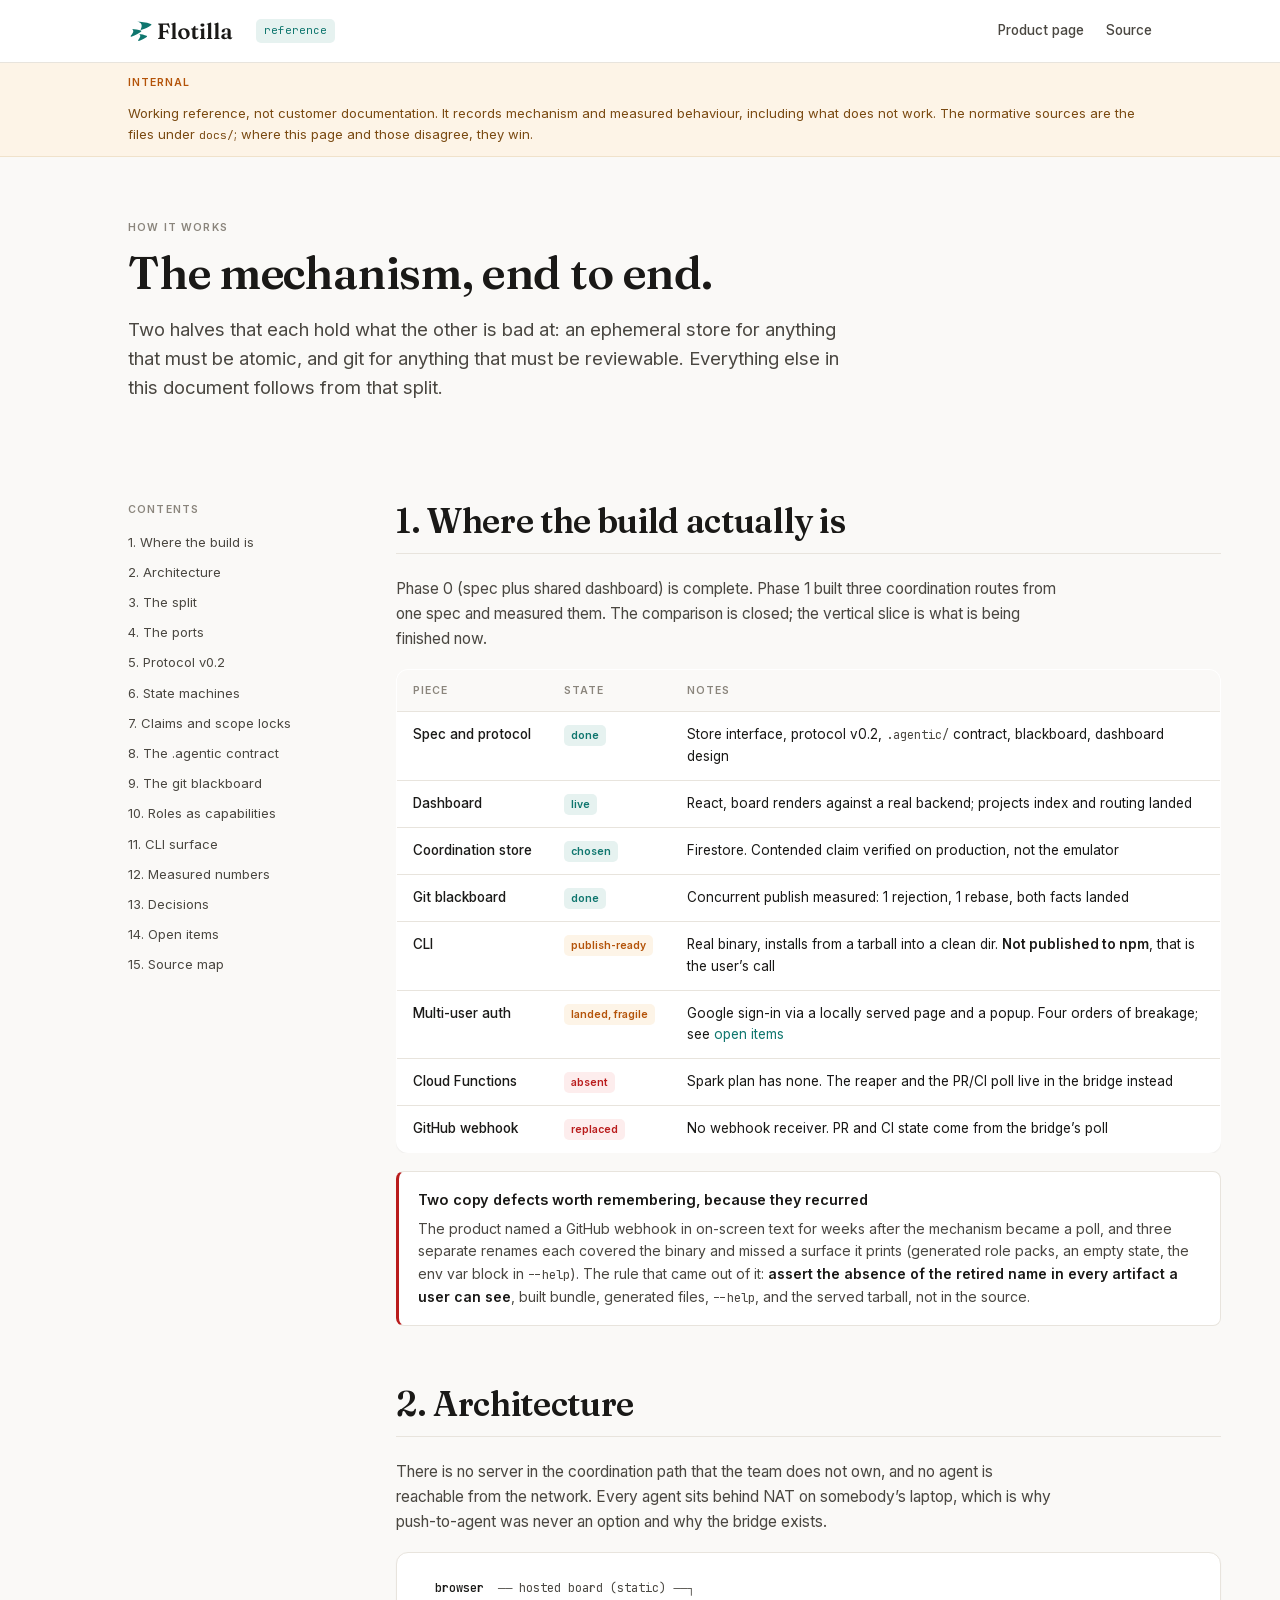
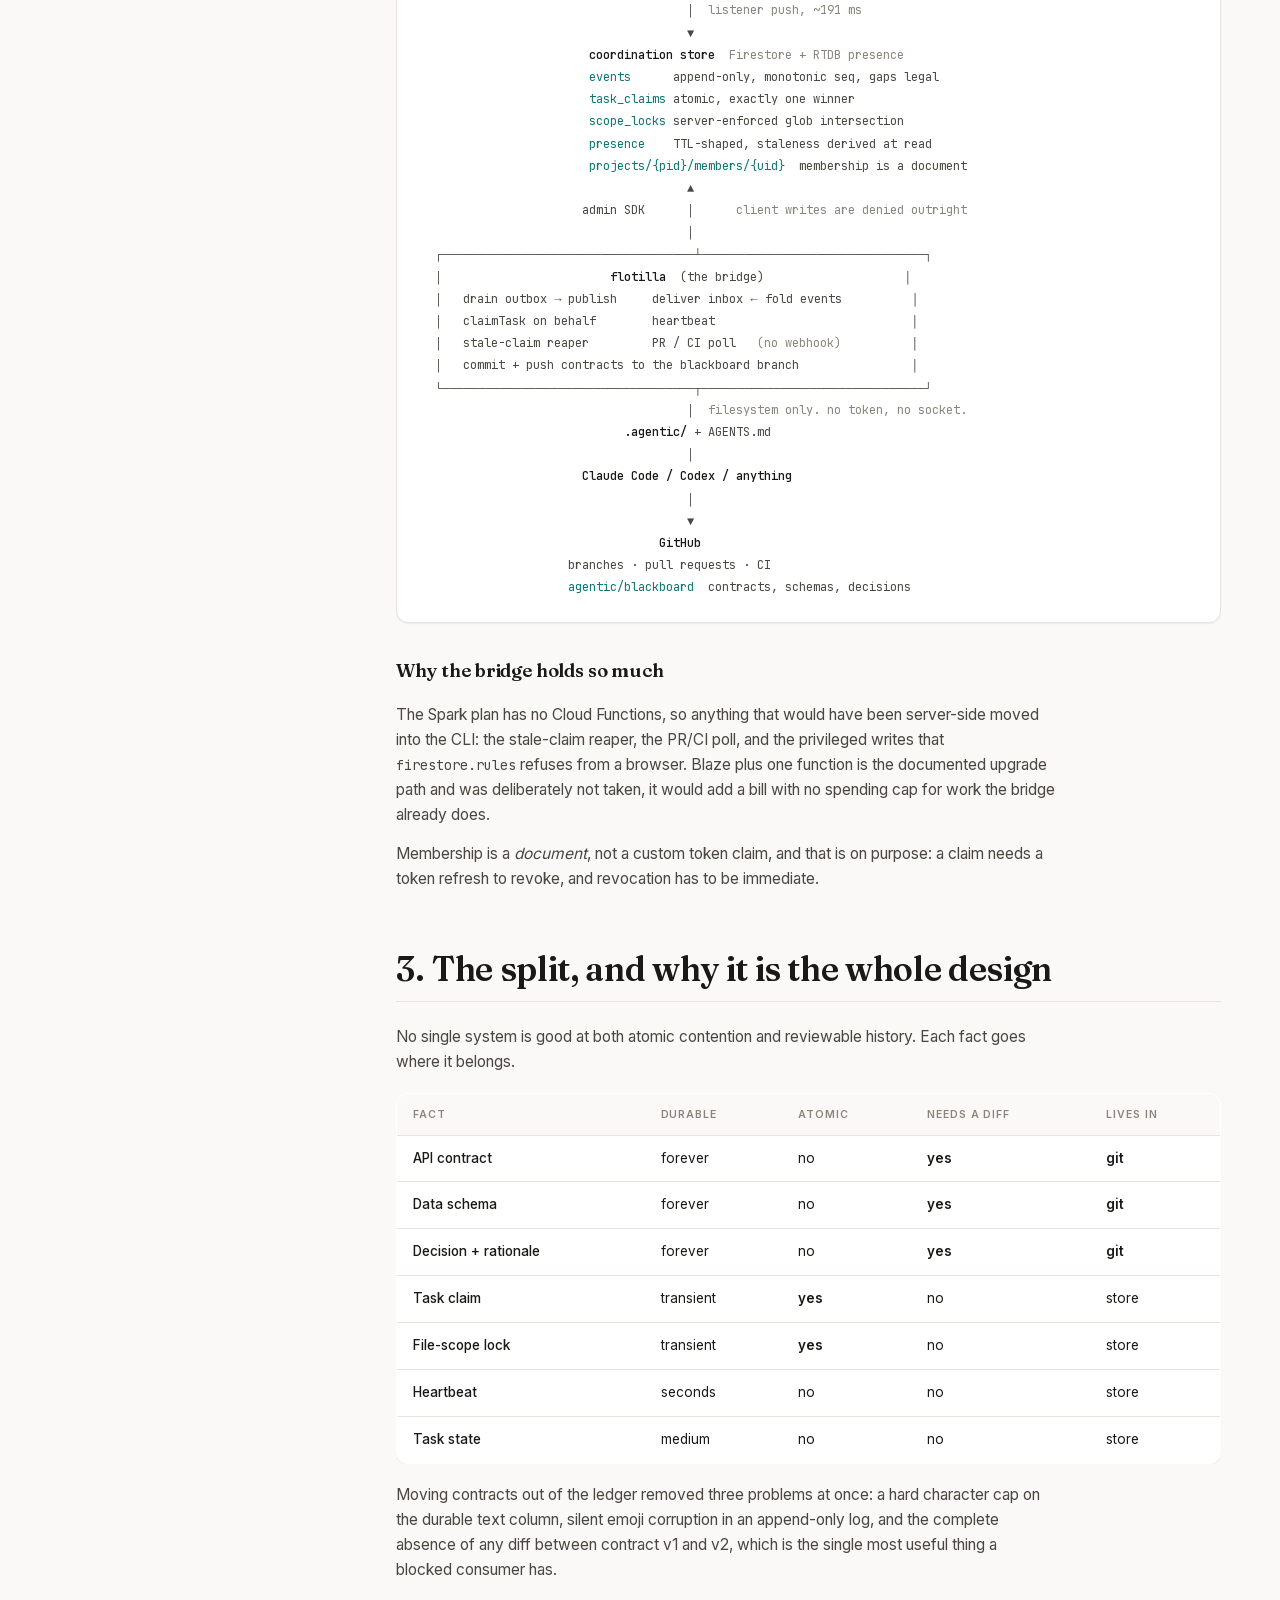
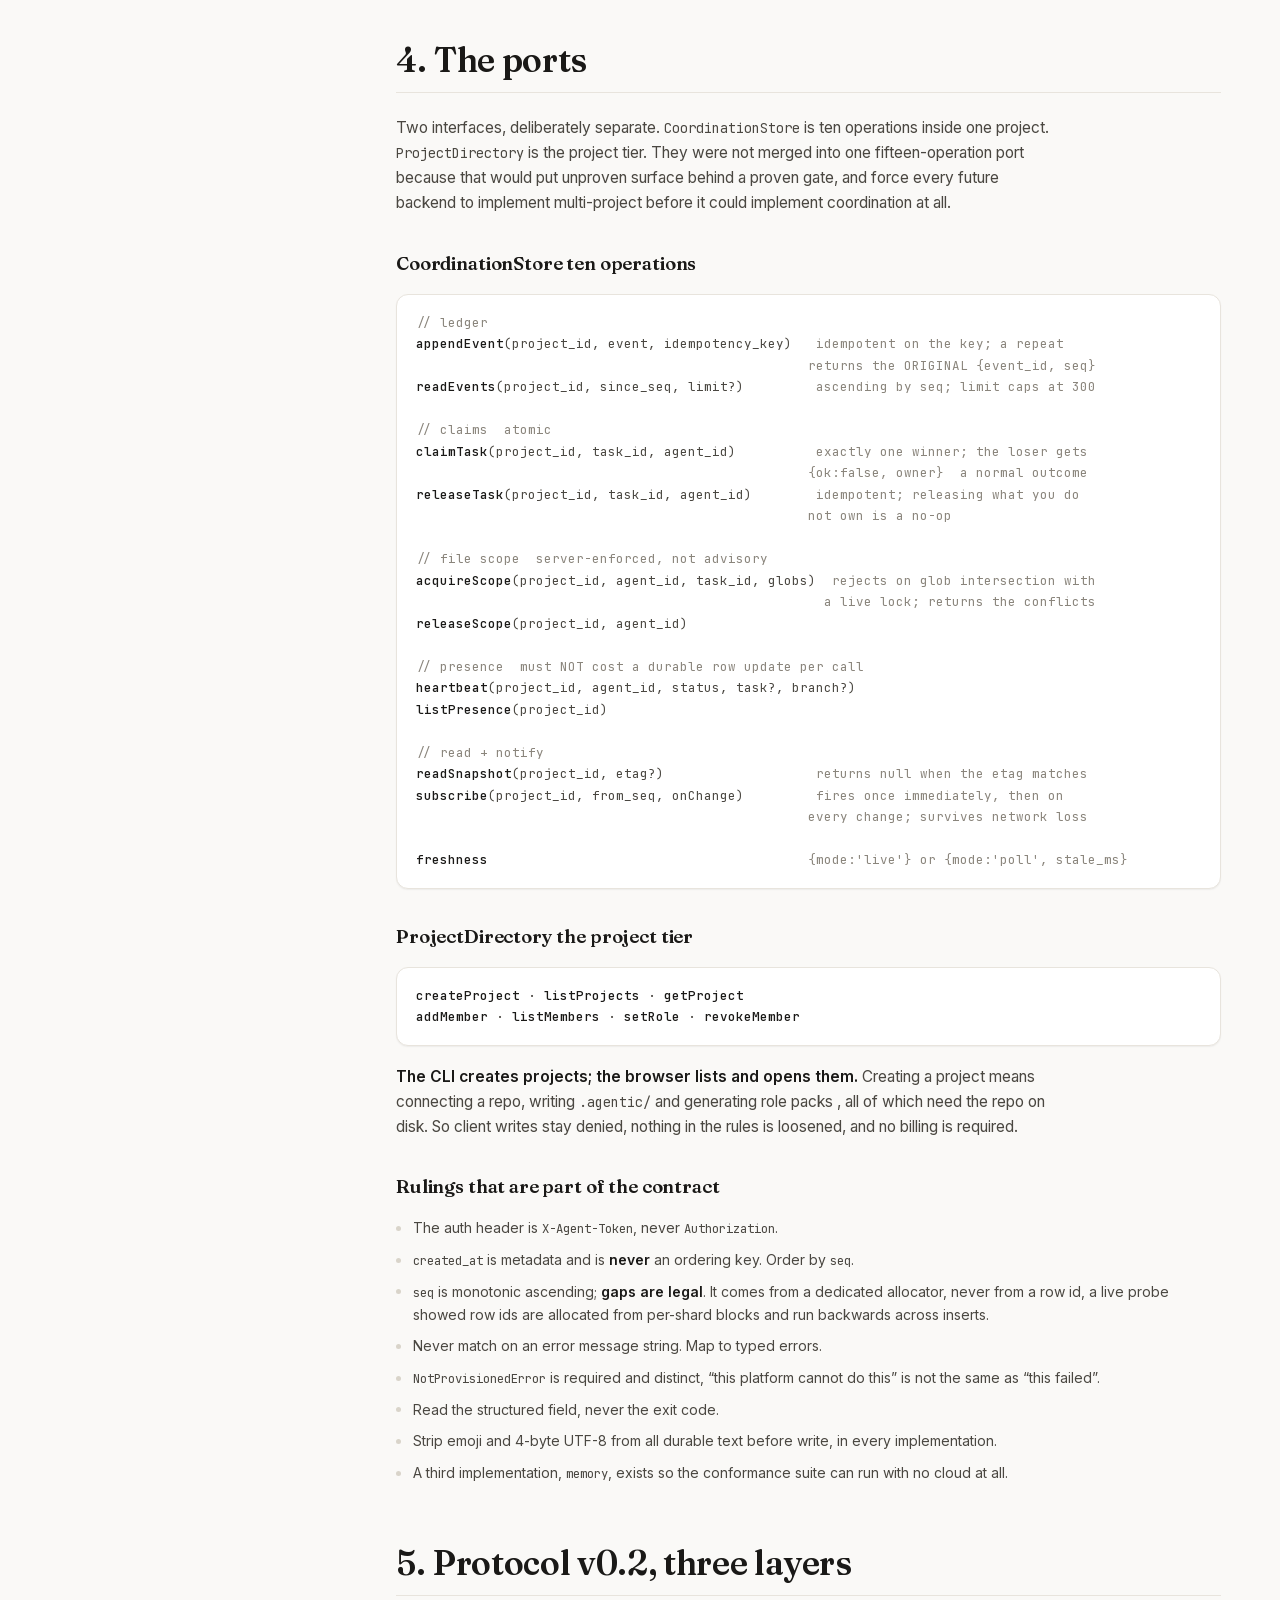
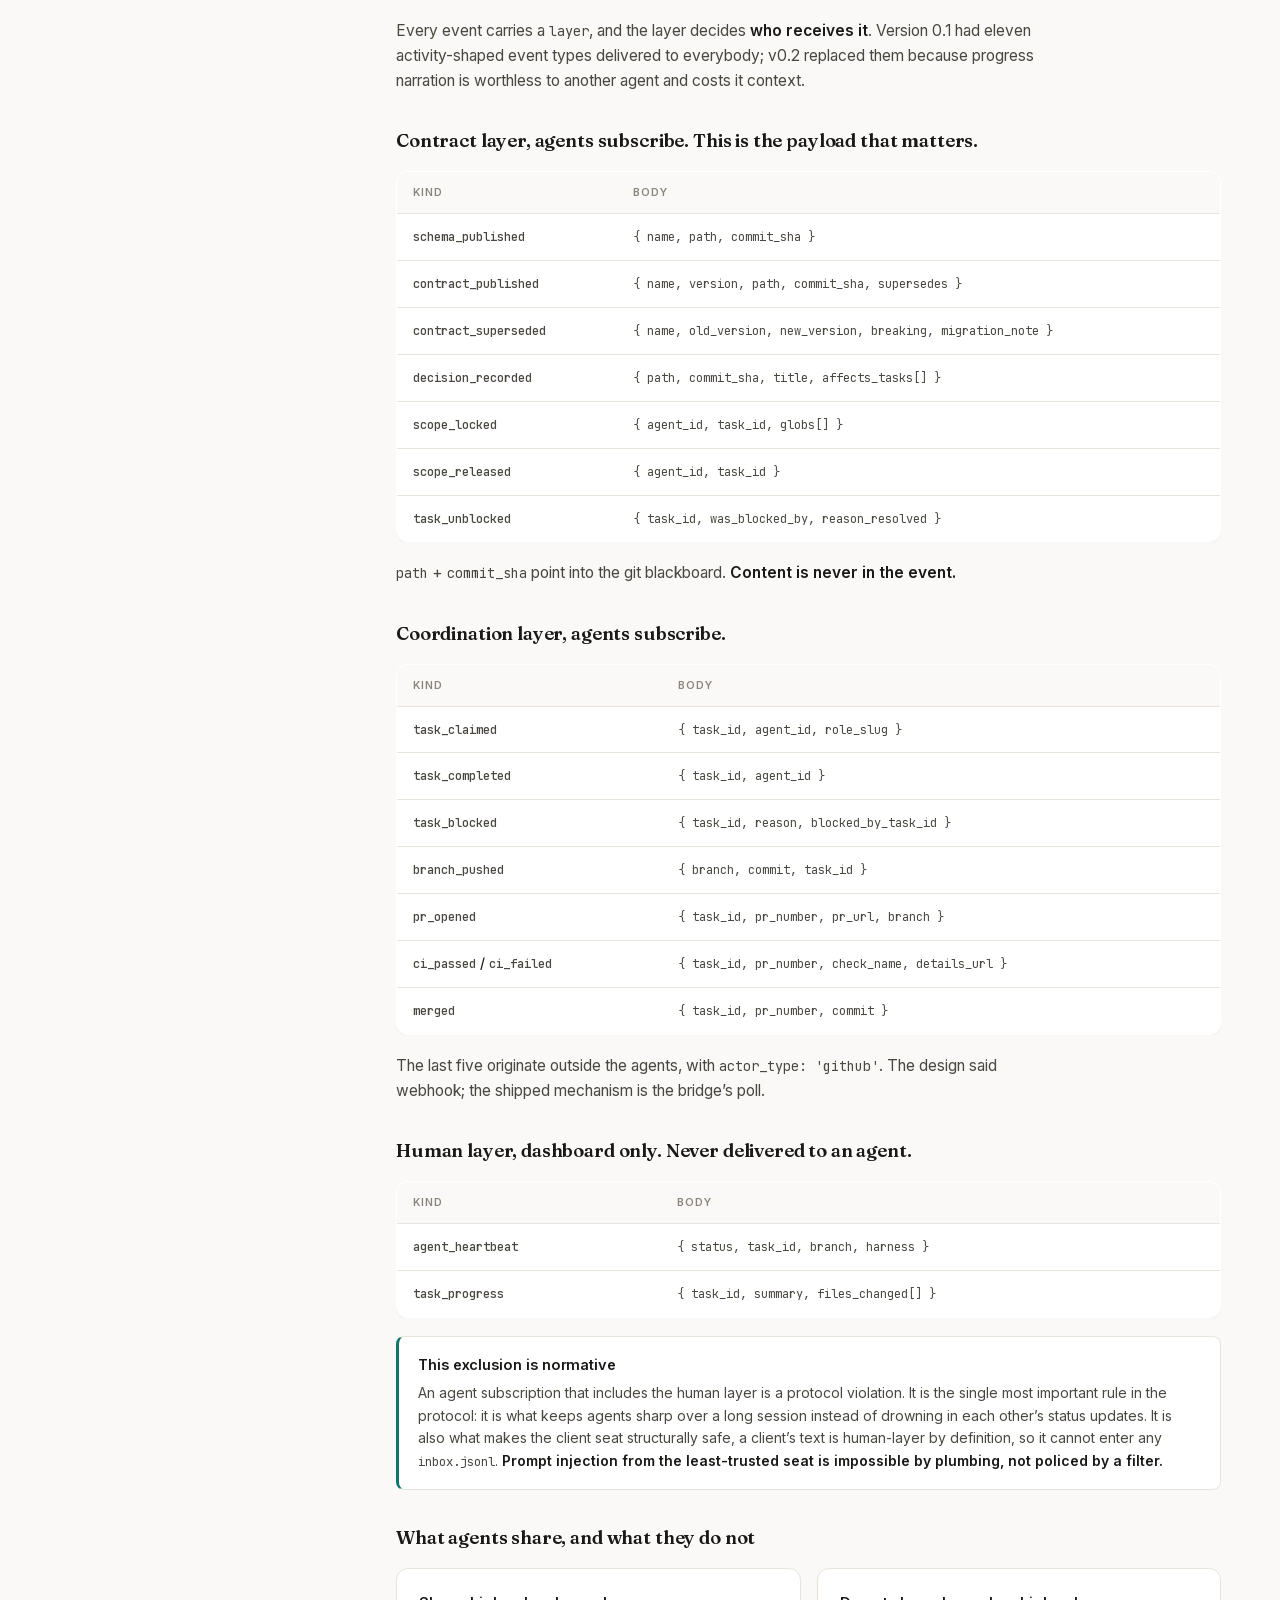
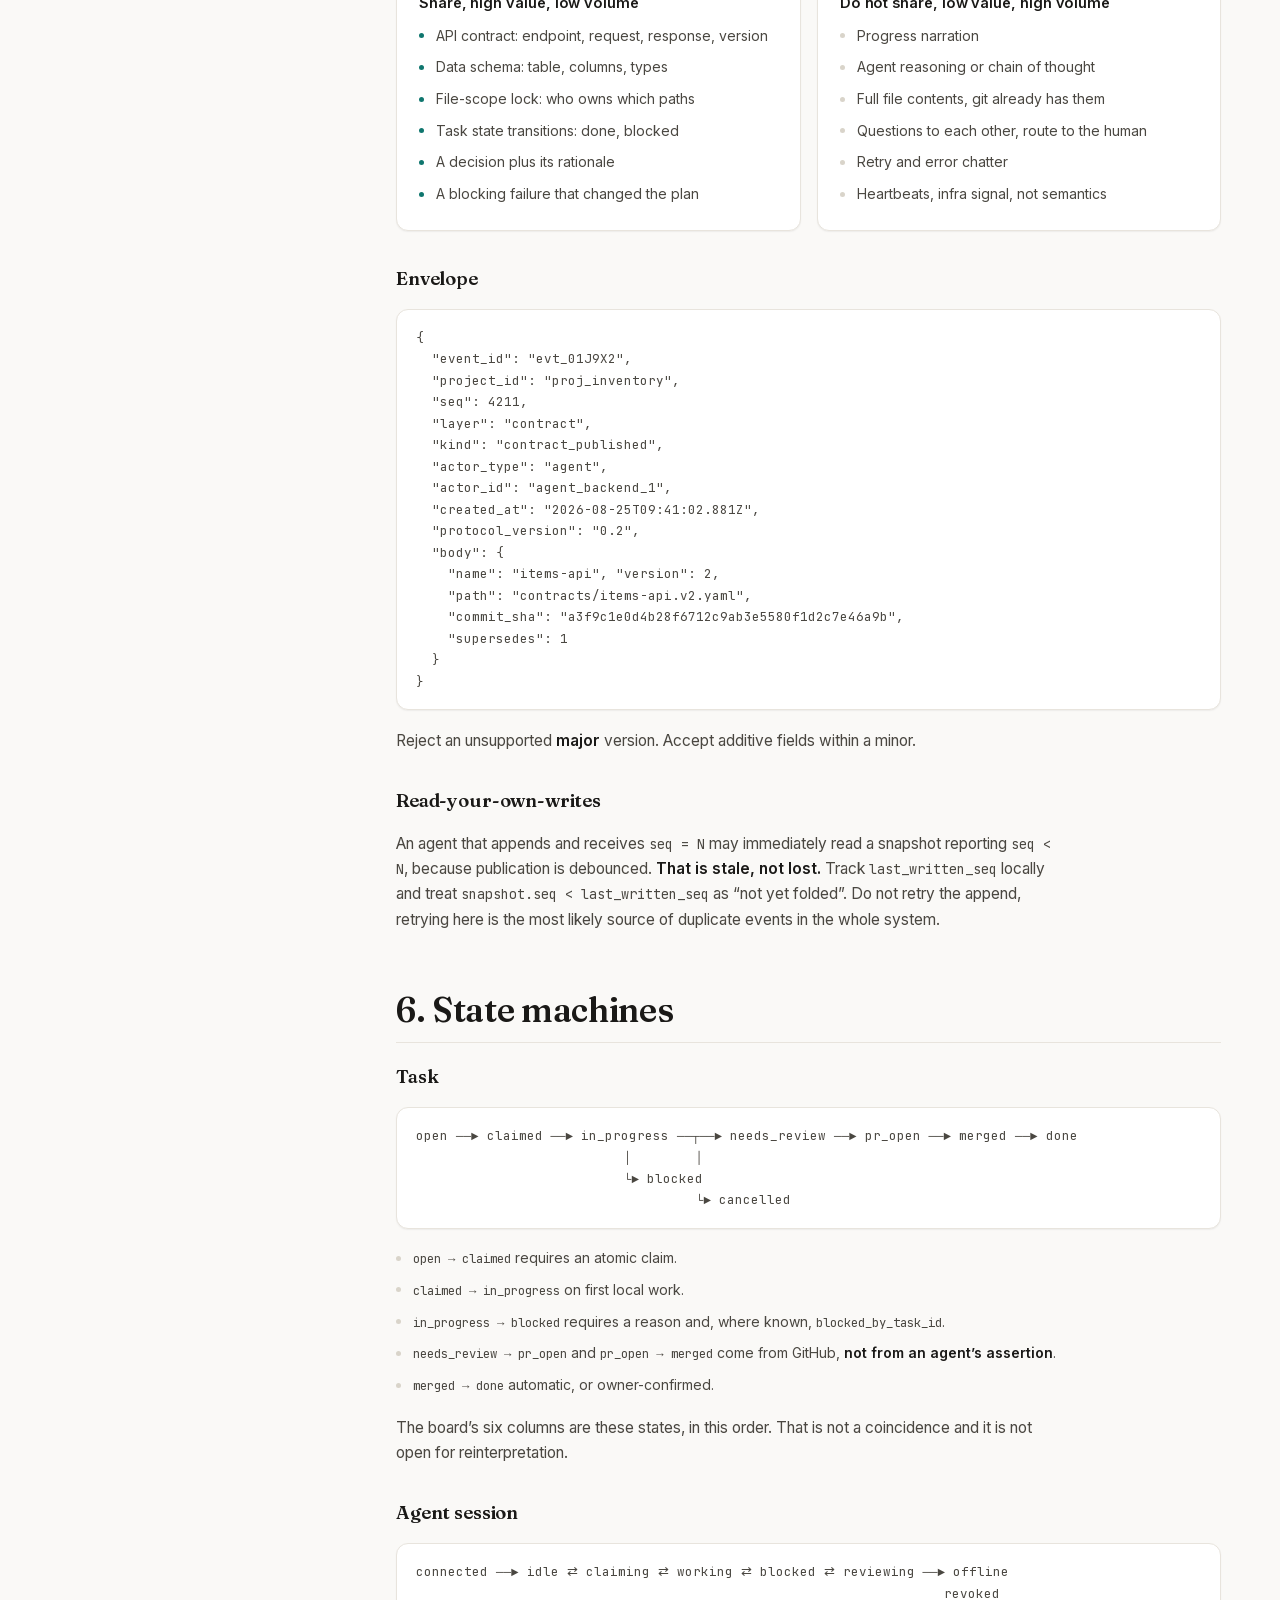
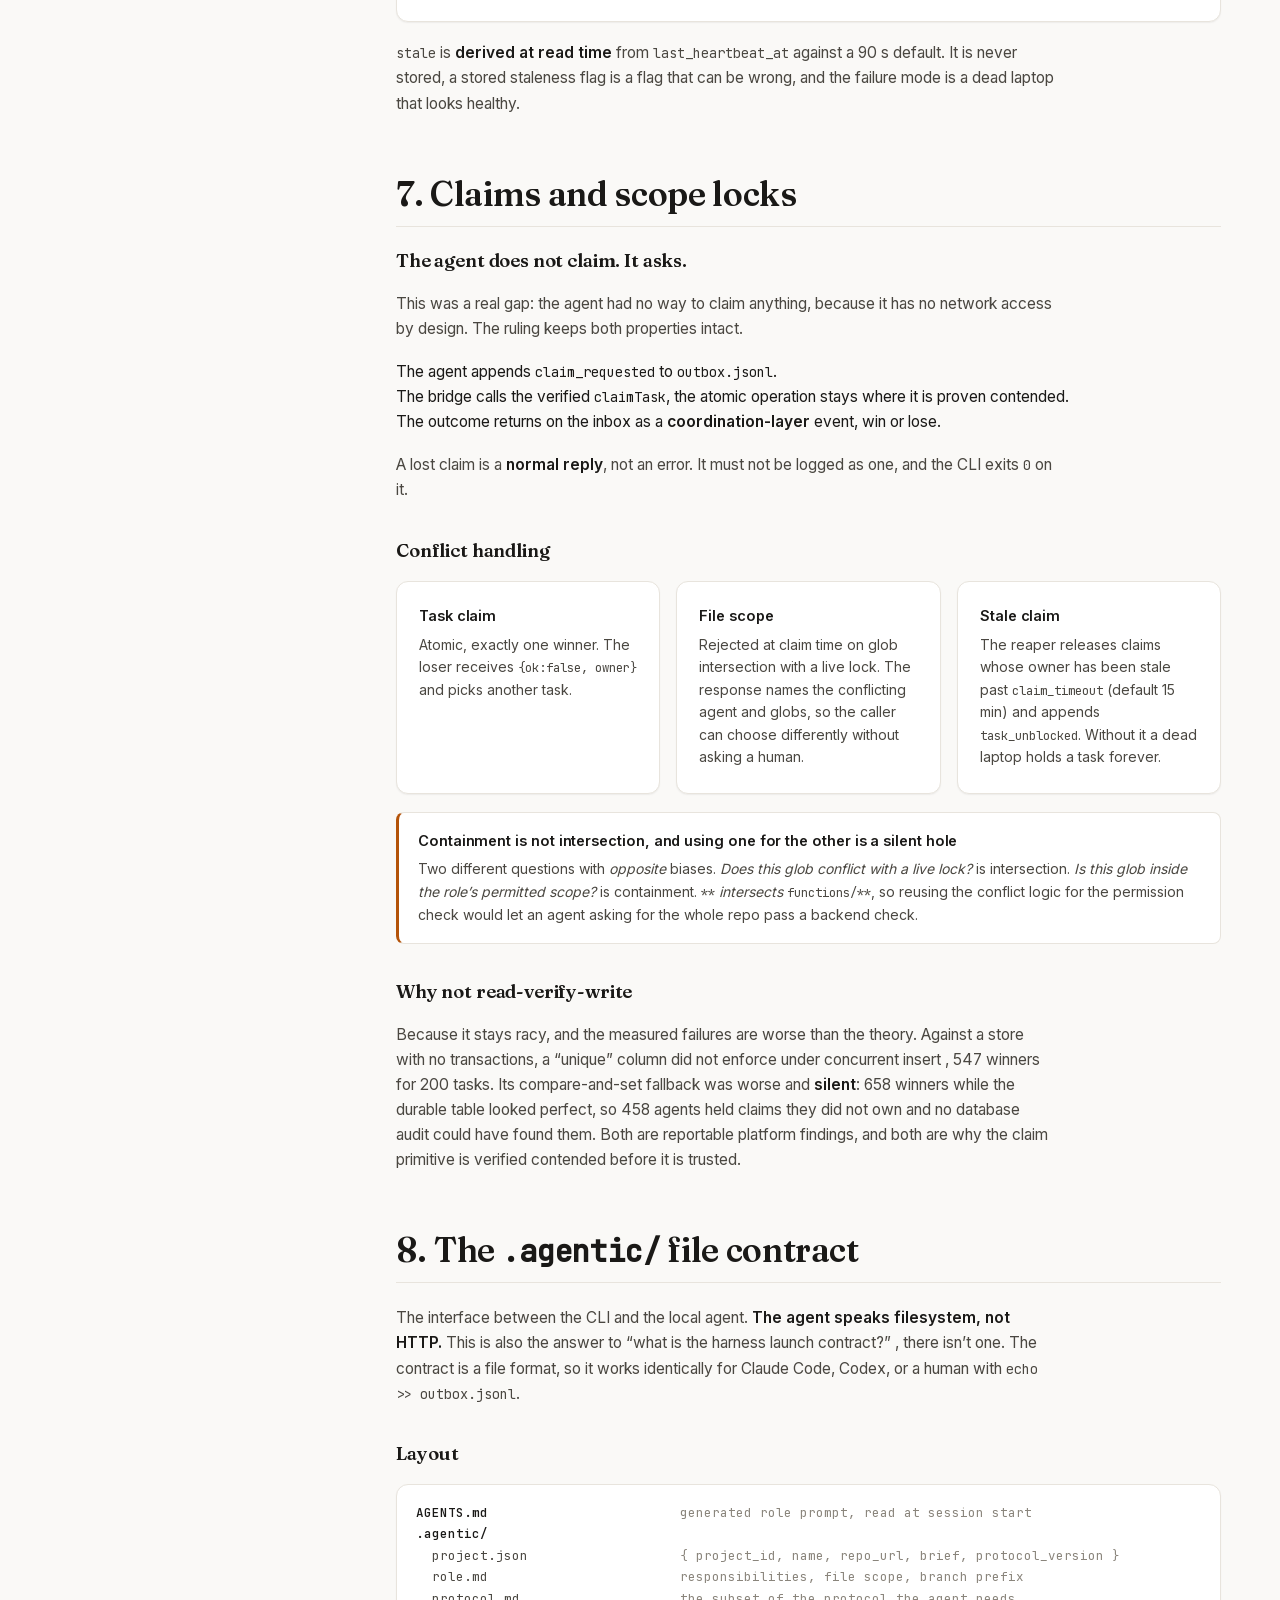
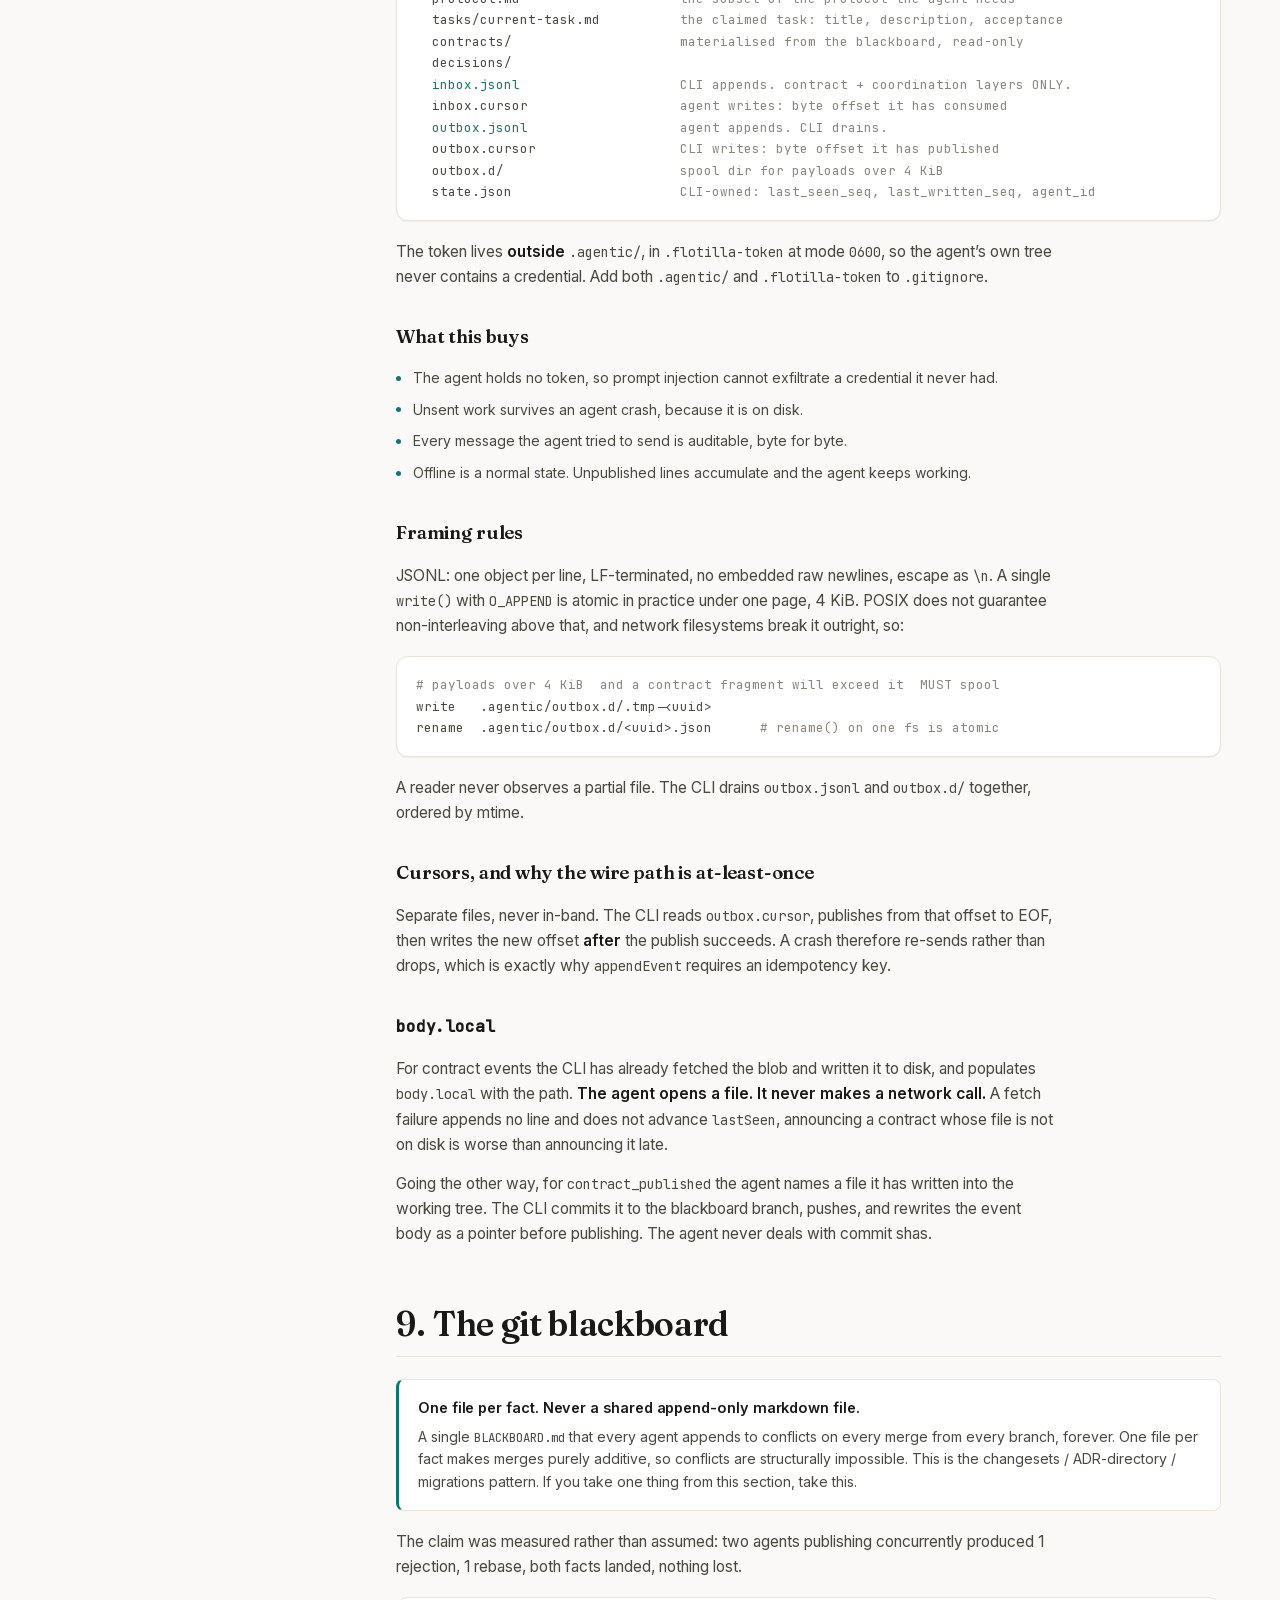
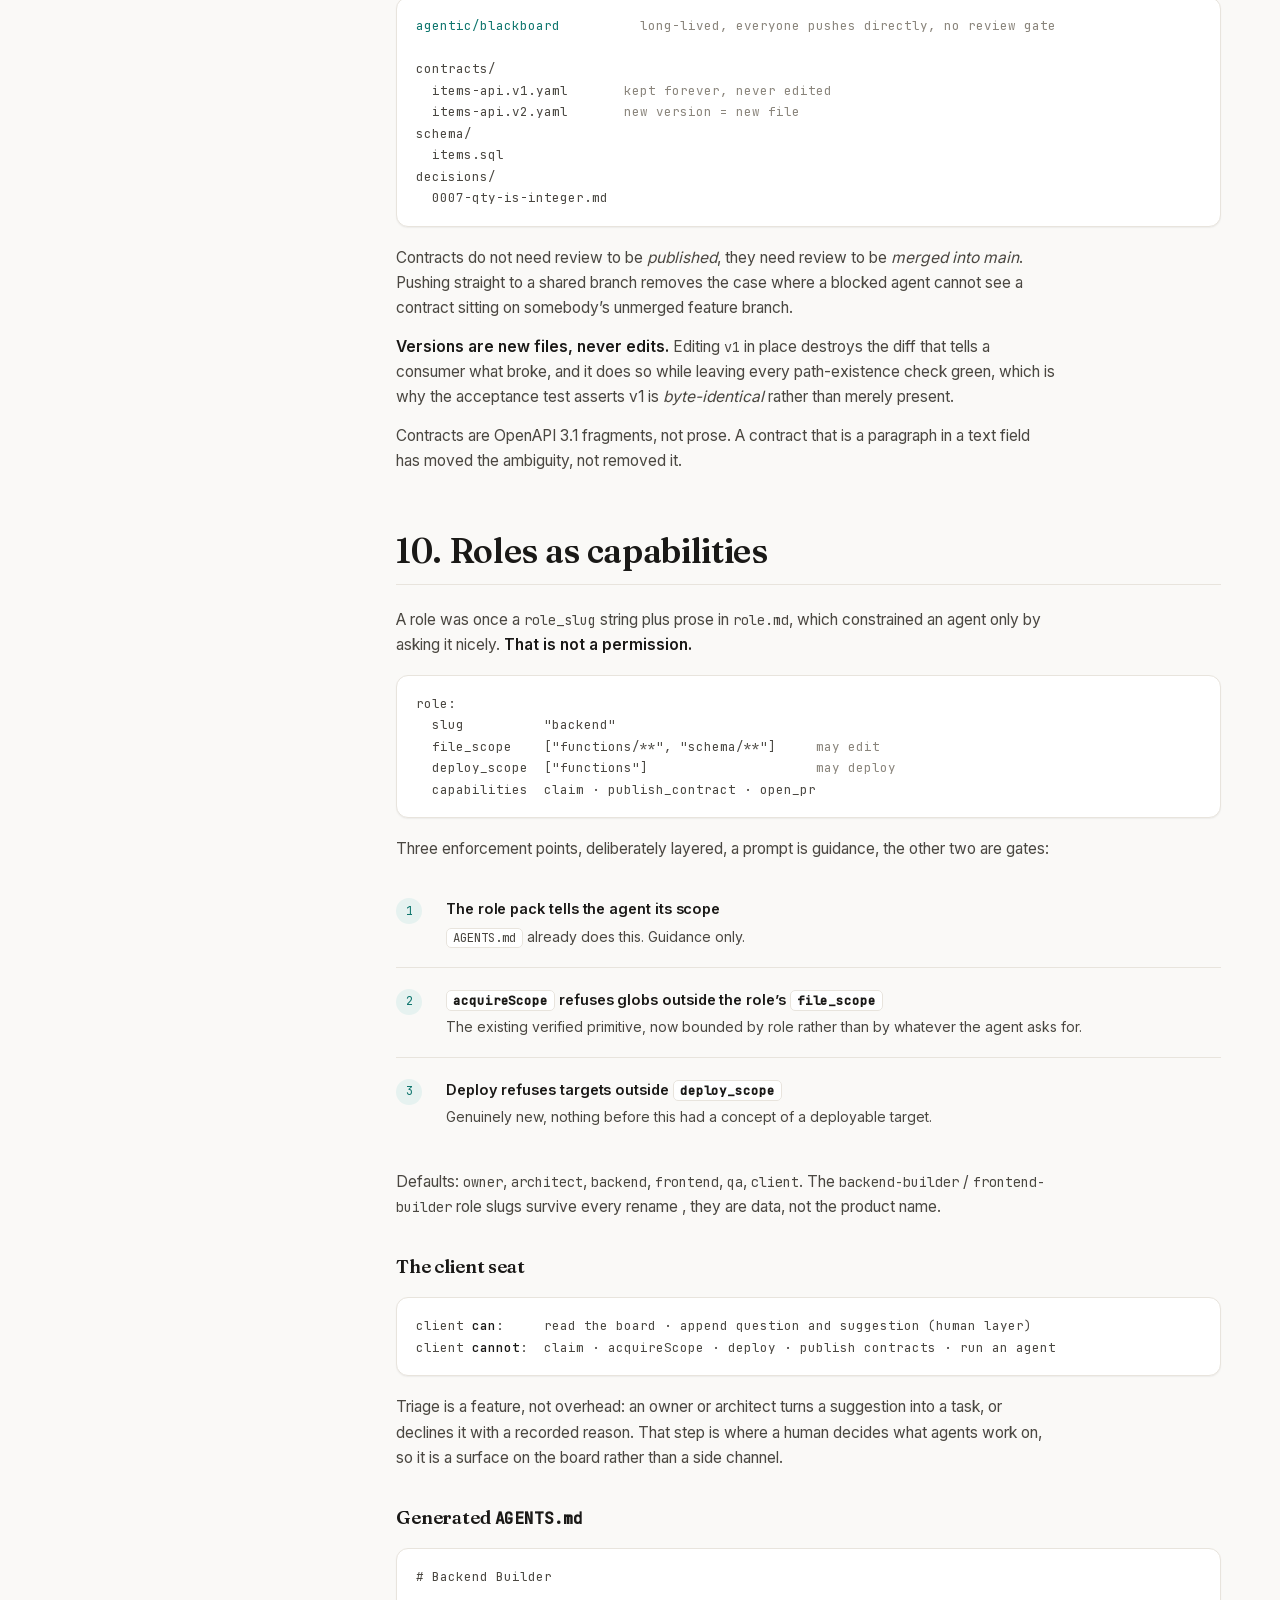
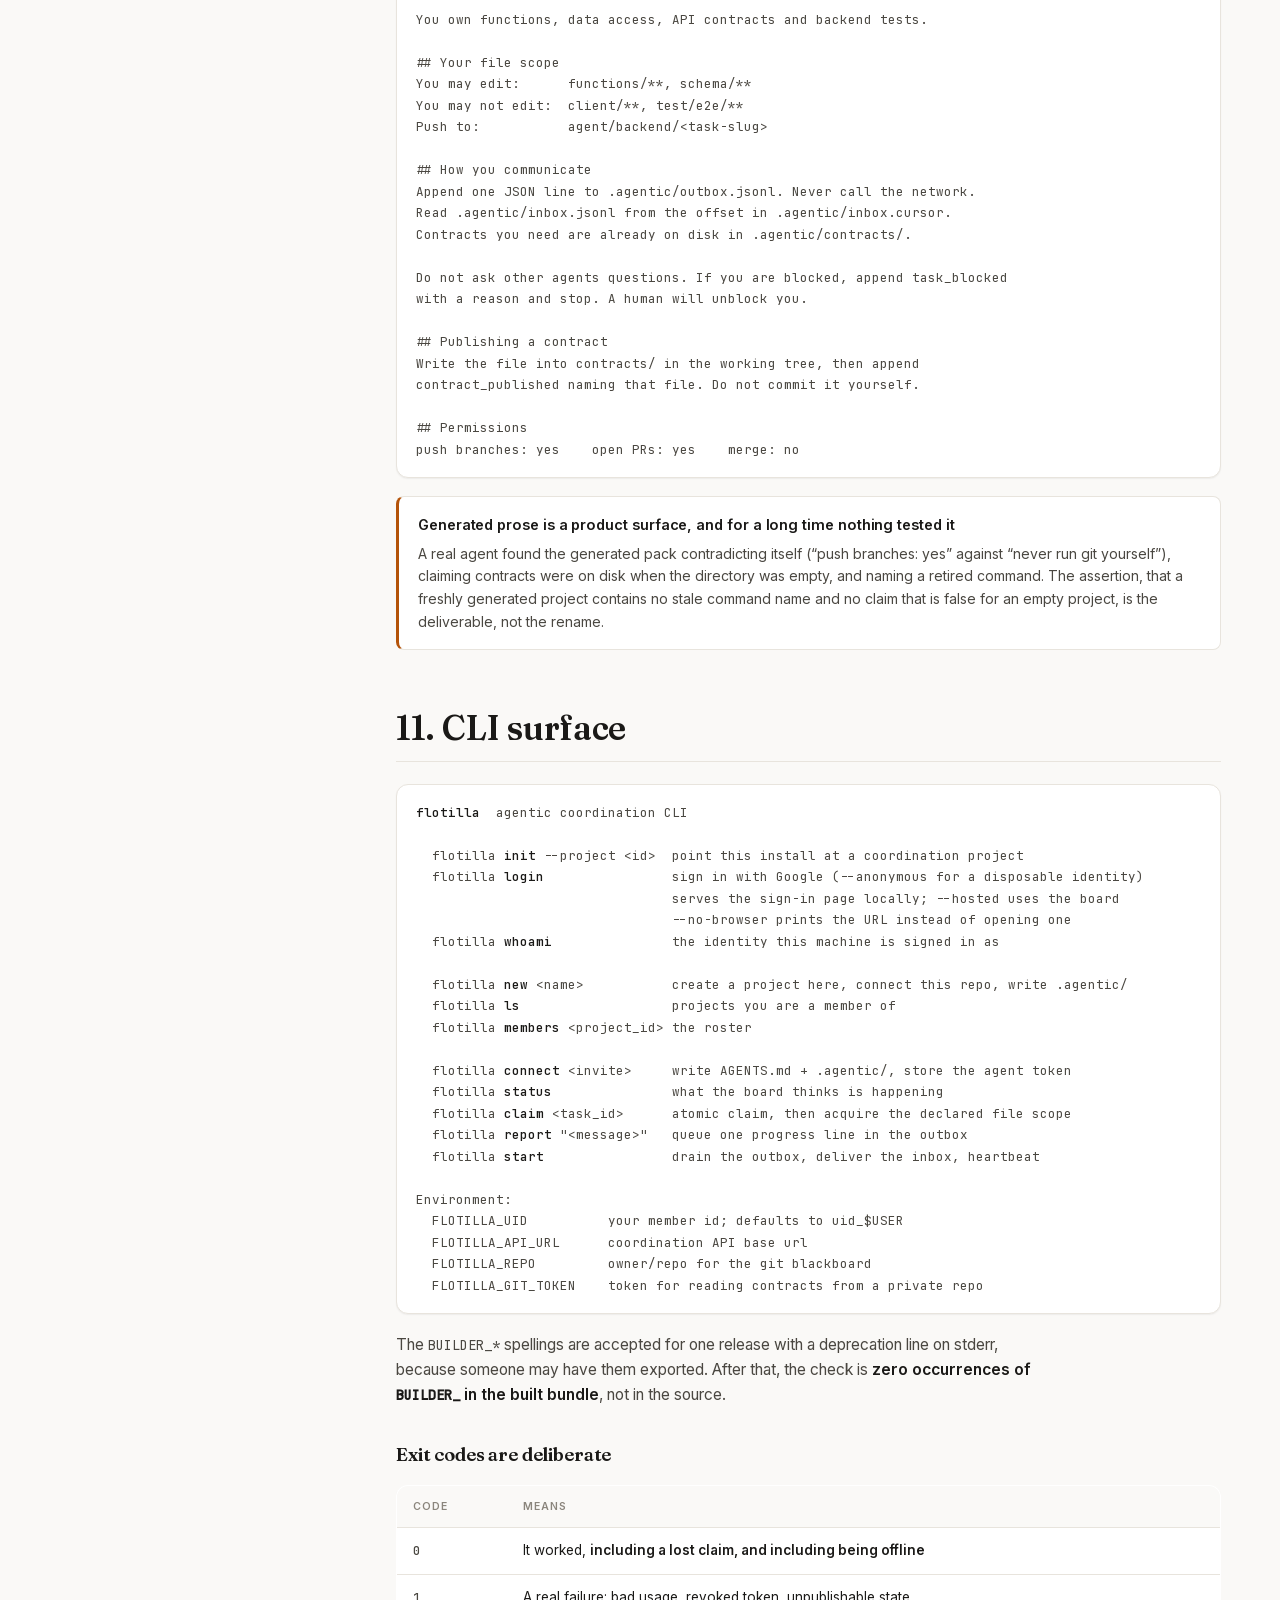
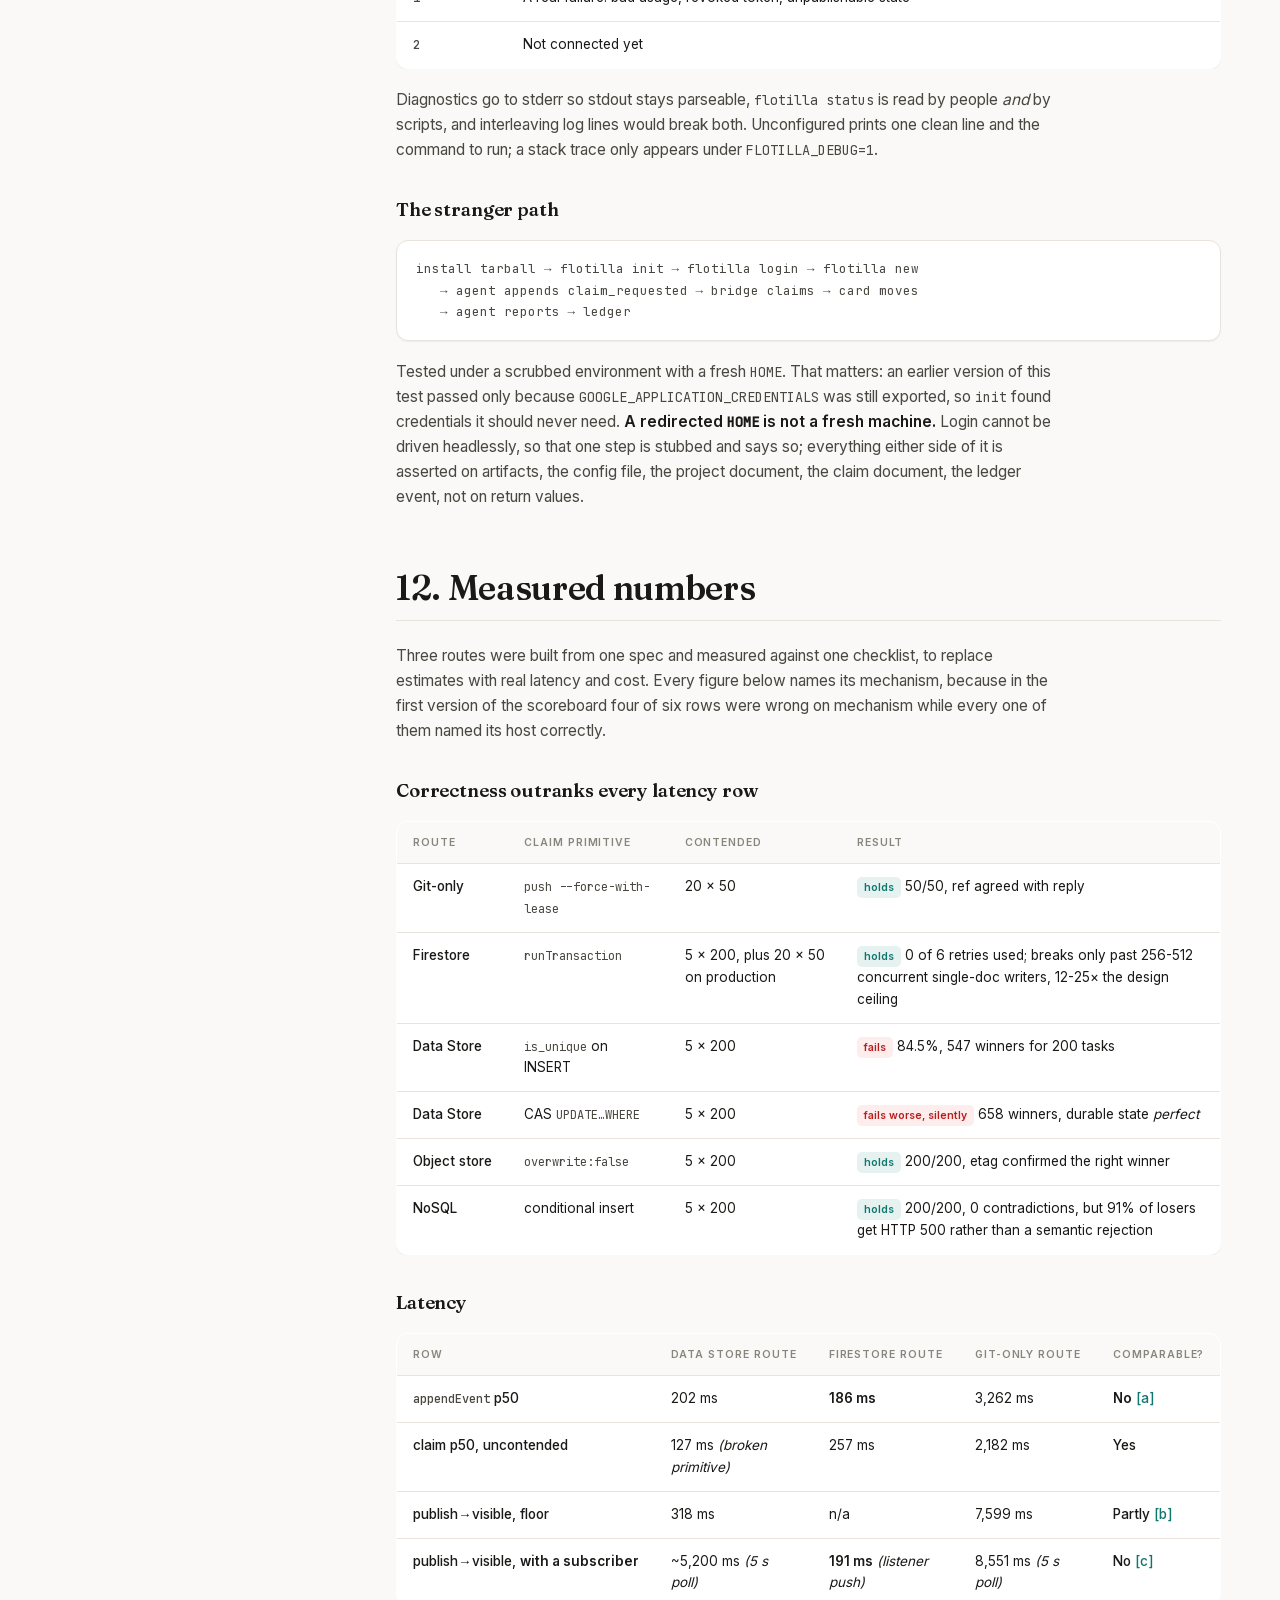
==== commit ee03419b: "Pass the anti-slop pre-flight: em-dashes, eyebrows, layout repetition, fonts Ran the design-taste pr" ====
--- a/how-it-works.html
+++ b/how-it-works.html
@@ -3,16 +3,16 @@
 <head>
 <meta charset="utf-8" />
 <meta name="viewport" content="width=device-width,initial-scale=1" />
-<title>How Flotilla works — internal reference</title>
+<title>How Flotilla works: internal reference</title>
 <meta name="description" content="Internal reference: architecture, the store/git split, protocol v0.2, the .agentic file contract, roles as capabilities, the CLI surface, and the measured numbers." />
 <meta name="robots" content="noindex,nofollow" />
 <meta name="theme-color" content="#0F766E" />
 <link rel="icon" href="favicon.svg" type="image/svg+xml" />
 <link rel="icon" href="favicon-32x32.png" type="image/png" sizes="32x32" />
 <link rel="apple-touch-icon" href="apple-touch-icon.png" sizes="180x180" />
-<link rel="preconnect" href="https://fonts.googleapis.com" />
-<link rel="preconnect" href="https://fonts.gstatic.com" crossorigin />
-<link href="https://fonts.googleapis.com/css2?family=Fraunces:opsz,wght,SOFT,WONK@9..144,500..600,0..100,0..1&amp;family=Inter:wght@400;500;600&amp;family=JetBrains+Mono:wght@400;500&amp;display=swap" rel="stylesheet" />
+<link rel="preload" href="fonts/fraunces-latin.woff2" as="font" type="font/woff2" crossorigin />
+<link rel="preload" href="fonts/inter-latin.woff2" as="font" type="font/woff2" crossorigin />
+<link rel="canonical" href="https://sibhimanyu.github.io/flotilla/how-it-works.html" />
 <link rel="stylesheet" href="site.css" />
 </head>
 <body>
@@ -102,7 +102,7 @@
           <tr><td class="k">Git blackboard</td><td><span class="badge" data-t="ok">done</span></td>
               <td>Concurrent publish measured: 1 rejection, 1 rebase, both facts landed</td></tr>
           <tr><td class="k">CLI</td><td><span class="badge" data-t="review">publish-ready</span></td>
-              <td>Real binary, installs from a tarball into a clean dir. <strong>Not published to npm</strong> &mdash; that is the user&rsquo;s call</td></tr>
+              <td>Real binary, installs from a tarball into a clean dir. <strong>Not published to npm</strong>, that is the user&rsquo;s call</td></tr>
           <tr><td class="k">Multi-user auth</td><td><span class="badge" data-t="review">landed, fragile</span></td>
               <td>Google sign-in via a locally served page and a popup. Four orders of breakage; see <a href="#open">open items</a></td></tr>
           <tr><td class="k">Cloud Functions</td><td><span class="badge" data-t="blocked">absent</span></td>
@@ -119,8 +119,8 @@
       poll, and three separate renames each covered the binary and missed a surface it prints
       (generated role packs, an empty state, the env var block in <code>--help</code>). The rule
       that came out of it: <strong>assert the absence of the retired name in every artifact a user
-      can see</strong> &mdash; built bundle, generated files, <code>--help</code>, and the served
-      tarball &mdash; not in the source.
+      can see</strong>, built bundle, generated files, <code>--help</code>, and the served
+      tarball, not in the source.
     </div>
   </article>
 
@@ -169,7 +169,7 @@
       The Spark plan has no Cloud Functions, so anything that would have been server-side moved
       into the CLI: the stale-claim reaper, the PR/CI poll, and the privileged writes that
       <code>firestore.rules</code> refuses from a browser. Blaze plus one function is the
-      documented upgrade path and was deliberately not taken &mdash; it would add a bill with no
+      documented upgrade path and was deliberately not taken, it would add a bill with no
       spending cap for work the bridge already does.
     </p>
     <p class="sub">
@@ -202,7 +202,7 @@
     <p class="sub">
       Moving contracts out of the ledger removed three problems at once: a hard character cap on
       the durable text column, silent emoji corruption in an append-only log, and the complete
-      absence of any diff between contract v1 and v2 &mdash; which is the single most useful thing
+      absence of any diff between contract v1 and v2, which is the single most useful thing
       a blocked consumer has.
     </p>
   </article>
@@ -218,24 +218,24 @@
       coordination at all.
     </p>
 
-    <h3>CoordinationStore — ten operations</h3>
+    <h3>CoordinationStore  ten operations</h3>
 <pre><span class="c">// ledger</span>
 <b>appendEvent</b>(project_id, event, idempotency_key)   <span class="c">idempotent on the key; a repeat</span>
                                                  <span class="c">returns the ORIGINAL {event_id, seq}</span>
 <b>readEvents</b>(project_id, since_seq, limit?)         <span class="c">ascending by seq; limit caps at 300</span>
 
-<span class="c">// claims — atomic</span>
+<span class="c">// claims  atomic</span>
 <b>claimTask</b>(project_id, task_id, agent_id)          <span class="c">exactly one winner; the loser gets</span>
-                                                 <span class="c">{ok:false, owner} — a normal outcome</span>
+                                                 <span class="c">{ok:false, owner}  a normal outcome</span>
 <b>releaseTask</b>(project_id, task_id, agent_id)        <span class="c">idempotent; releasing what you do</span>
                                                  <span class="c">not own is a no-op</span>
 
-<span class="c">// file scope — server-enforced, not advisory</span>
+<span class="c">// file scope  server-enforced, not advisory</span>
 <b>acquireScope</b>(project_id, agent_id, task_id, globs)  <span class="c">rejects on glob intersection with</span>
                                                    <span class="c">a live lock; returns the conflicts</span>
 <b>releaseScope</b>(project_id, agent_id)
 
-<span class="c">// presence — must NOT cost a durable row update per call</span>
+<span class="c">// presence  must NOT cost a durable row update per call</span>
 <b>heartbeat</b>(project_id, agent_id, status, task?, branch?)
 <b>listPresence</b>(project_id)
 
@@ -246,13 +246,13 @@
 
 <b>freshness</b>                                        <span class="c">{mode:'live'} or {mode:'poll', stale_ms}</span></pre>
 
-    <h3>ProjectDirectory — the project tier</h3>
+    <h3>ProjectDirectory  the project tier</h3>
 <pre><b>createProject</b> · <b>listProjects</b> · <b>getProject</b>
 <b>addMember</b> · <b>listMembers</b> · <b>setRole</b> · <b>revokeMember</b></pre>
     <p class="sub">
       <strong>The CLI creates projects; the browser lists and opens them.</strong> Creating a
       project means connecting a repo, writing <code>.agentic/</code> and generating role packs
-      &mdash; all of which need the repo on disk. So client writes stay denied, nothing in the
+     , all of which need the repo on disk. So client writes stay denied, nothing in the
       rules is loosened, and no billing is required.
     </p>
 
@@ -260,9 +260,9 @@
     <ul class="plain">
       <li>The auth header is <code>X-Agent-Token</code>, never <code>Authorization</code>.</li>
       <li><code>created_at</code> is metadata and is <strong>never</strong> an ordering key. Order by <code>seq</code>.</li>
-      <li><code>seq</code> is monotonic ascending; <strong>gaps are legal</strong>. It comes from a dedicated allocator, never from a row id &mdash; a live probe showed row ids are allocated from per-shard blocks and run backwards across inserts.</li>
+      <li><code>seq</code> is monotonic ascending; <strong>gaps are legal</strong>. It comes from a dedicated allocator, never from a row id, a live probe showed row ids are allocated from per-shard blocks and run backwards across inserts.</li>
       <li>Never match on an error message string. Map to typed errors.</li>
-      <li><code>NotProvisionedError</code> is required and distinct &mdash; &ldquo;this platform cannot do this&rdquo; is not the same as &ldquo;this failed&rdquo;.</li>
+      <li><code>NotProvisionedError</code> is required and distinct, &ldquo;this platform cannot do this&rdquo; is not the same as &ldquo;this failed&rdquo;.</li>
       <li>Read the structured field, never the exit code.</li>
       <li>Strip emoji and 4-byte UTF-8 from all durable text before write, in every implementation.</li>
       <li>A third implementation, <code>memory</code>, exists so the conformance suite can run with no cloud at all.</li>
@@ -271,7 +271,7 @@
 
   <!-- 5 ---------------------------------------------------------------- -->
   <article id="protocol">
-    <h2>5. Protocol v0.2 &mdash; three layers</h2>
+    <h2>5. Protocol v0.2, three layers</h2>
     <p class="sub">
       Every event carries a <code>layer</code>, and the layer decides <strong>who receives
       it</strong>. Version 0.1 had eleven activity-shaped event types delivered to everybody;
@@ -279,7 +279,7 @@
       context.
     </p>
 
-    <h3>Contract layer &mdash; agents subscribe. This is the payload that matters.</h3>
+    <h3>Contract layer, agents subscribe. This is the payload that matters.</h3>
     <div class="scroll-x">
       <table class="tbl">
         <thead><tr><th>Kind</th><th>Body</th></tr></thead>
@@ -299,7 +299,7 @@
       <strong>Content is never in the event.</strong>
     </p>
 
-    <h3>Coordination layer &mdash; agents subscribe.</h3>
+    <h3>Coordination layer, agents subscribe.</h3>
     <div class="scroll-x">
       <table class="tbl">
         <thead><tr><th>Kind</th><th>Body</th></tr></thead>
@@ -319,7 +319,7 @@
       design said webhook; the shipped mechanism is the bridge&rsquo;s poll.
     </p>
 
-    <h3>Human layer &mdash; dashboard only. Never delivered to an agent.</h3>
+    <h3>Human layer, dashboard only. Never delivered to an agent.</h3>
     <div class="scroll-x">
       <table class="tbl">
         <thead><tr><th>Kind</th><th>Body</th></tr></thead>
@@ -335,7 +335,7 @@
       An agent subscription that includes the human layer is a protocol violation. It is the single
       most important rule in the protocol: it is what keeps agents sharp over a long session
       instead of drowning in each other&rsquo;s status updates. It is also what makes the client
-      seat structurally safe &mdash; a client&rsquo;s text is human-layer by definition, so it
+      seat structurally safe, a client&rsquo;s text is human-layer by definition, so it
       cannot enter any <code>inbox.jsonl</code>. <strong>Prompt injection from the least-trusted
       seat is impossible by plumbing, not policed by a filter.</strong>
     </div>
@@ -343,7 +343,7 @@
     <h3>What agents share, and what they do not</h3>
     <div class="grid g2">
       <div class="tile">
-        <h4>Share &mdash; high value, low volume</h4>
+        <h4>Share, high value, low volume</h4>
         <ul class="plain" style="margin-top:10px">
           <li class="yes">API contract: endpoint, request, response, version</li>
           <li class="yes">Data schema: table, columns, types</li>
@@ -354,14 +354,14 @@
         </ul>
       </div>
       <div class="tile">
-        <h4>Do not share &mdash; low value, high volume</h4>
+        <h4>Do not share, low value, high volume</h4>
         <ul class="plain" style="margin-top:10px">
           <li class="no">Progress narration</li>
           <li class="no">Agent reasoning or chain of thought</li>
-          <li class="no">Full file contents &mdash; git already has them</li>
-          <li class="no">Questions to each other &mdash; route to the human</li>
+          <li class="no">Full file contents, git already has them</li>
+          <li class="no">Questions to each other, route to the human</li>
           <li class="no">Retry and error chatter</li>
-          <li class="no">Heartbeats &mdash; infra signal, not semantics</li>
+          <li class="no">Heartbeats, infra signal, not semantics</li>
         </ul>
       </div>
     </div>
@@ -394,7 +394,7 @@
       reporting <code>seq &lt; N</code>, because publication is debounced. <strong>That is stale,
       not lost.</strong> Track <code>last_written_seq</code> locally and treat
       <code>snapshot.seq &lt; last_written_seq</code> as &ldquo;not yet folded&rdquo;. Do not
-      retry the append &mdash; retrying here is the most likely source of duplicate events in the
+      retry the append, retrying here is the most likely source of duplicate events in the
       whole system.
     </p>
   </article>
@@ -424,7 +424,7 @@
                                                                   revoked</pre>
     <p class="sub">
       <code>stale</code> is <strong>derived at read time</strong> from
-      <code>last_heartbeat_at</code> against a 90 s default. It is never stored &mdash; a stored
+      <code>last_heartbeat_at</code> against a 90 s default. It is never stored, a stored
       staleness flag is a flag that can be wrong, and the failure mode is a dead laptop that looks
       healthy.
     </p>
@@ -441,7 +441,7 @@
     </p>
     <ol class="plain" style="list-style:none">
       <li>The agent appends <code>claim_requested</code> to <code>outbox.jsonl</code>.</li>
-      <li>The bridge calls the verified <code>claimTask</code> &mdash; the atomic operation stays where it is proven contended.</li>
+      <li>The bridge calls the verified <code>claimTask</code>, the atomic operation stays where it is proven contended.</li>
       <li>The outcome returns on the inbox as a <strong>coordination-layer</strong> event, win or lose.</li>
     </ol>
     <p class="sub">
@@ -479,7 +479,7 @@
       <h4>Containment is not intersection, and using one for the other is a silent hole</h4>
       Two different questions with <em>opposite</em> biases. <em>Does this glob conflict with a live
       lock?</em> is intersection. <em>Is this glob inside the role&rsquo;s permitted scope?</em> is
-      containment. <code>**</code> <em>intersects</em> <code>functions/**</code> &mdash; so reusing
+      containment. <code>**</code> <em>intersects</em> <code>functions/**</code>, so reusing
       the conflict logic for the permission check would let an agent asking for the whole repo pass
       a backend check.
     </div>
@@ -488,7 +488,7 @@
     <p class="sub">
       Because it stays racy, and the measured failures are worse than the theory. Against a store
       with no transactions, a &ldquo;unique&rdquo; column did not enforce under concurrent insert
-      &mdash; 547 winners for 200 tasks. Its compare-and-set fallback was worse and
+     , 547 winners for 200 tasks. Its compare-and-set fallback was worse and
       <strong>silent</strong>: 658 winners while the durable table looked perfect, so 458 agents
       held claims they did not own and no database audit could have found them. Both are reportable
       platform findings, and both are why the claim primitive is verified contended before it is
@@ -502,7 +502,7 @@
     <p class="sub">
       The interface between the CLI and the local agent. <strong>The agent speaks filesystem, not
       HTTP.</strong> This is also the answer to &ldquo;what is the harness launch contract?&rdquo;
-      &mdash; there isn&rsquo;t one. The contract is a file format, so it works identically for
+     , there isn&rsquo;t one. The contract is a file format, so it works identically for
       Claude Code, Codex, or a human with <code>echo &gt;&gt; outbox.jsonl</code>.
     </p>
 
@@ -538,12 +538,12 @@
 
     <h3>Framing rules</h3>
     <p class="sub">
-      JSONL: one object per line, LF-terminated, no embedded raw newlines &mdash; escape as
+      JSONL: one object per line, LF-terminated, no embedded raw newlines, escape as
       <code>\n</code>. A single <code>write()</code> with <code>O_APPEND</code> is atomic in
       practice under one page, 4 KiB. POSIX does not guarantee non-interleaving above that, and
       network filesystems break it outright, so:
     </p>
-<pre><span class="c"># payloads over 4 KiB — and a contract fragment will exceed it — MUST spool</span>
+<pre><span class="c"># payloads over 4 KiB  and a contract fragment will exceed it  MUST spool</span>
 write   .agentic/outbox.d/.tmp-&lt;uuid&gt;
 rename  .agentic/outbox.d/&lt;uuid&gt;.json      <span class="c"># rename() on one fs is atomic</span></pre>
     <p class="sub">
@@ -555,7 +555,7 @@
     <p class="sub">
       Separate files, never in-band. The CLI reads <code>outbox.cursor</code>, publishes from that
       offset to EOF, then writes the new offset <strong>after</strong> the publish succeeds. A
-      crash therefore re-sends rather than drops &mdash; which is exactly why
+      crash therefore re-sends rather than drops, which is exactly why
       <code>appendEvent</code> requires an idempotency key.
     </p>
 
@@ -564,7 +564,7 @@
       For contract events the CLI has already fetched the blob and written it to disk, and
       populates <code>body.local</code> with the path. <strong>The agent opens a file. It never
       makes a network call.</strong> A fetch failure appends no line and does not advance
-      <code>lastSeen</code> &mdash; announcing a contract whose file is not on disk is worse than
+      <code>lastSeen</code>, announcing a contract whose file is not on disk is worse than
       announcing it late.
     </p>
     <p class="sub">
@@ -603,13 +603,13 @@
   0007-qty-is-integer.md</pre>
 
     <p class="sub">
-      Contracts do not need review to be <em>published</em> &mdash; they need review to be
+      Contracts do not need review to be <em>published</em>, they need review to be
       <em>merged into main</em>. Pushing straight to a shared branch removes the case where a
       blocked agent cannot see a contract sitting on somebody&rsquo;s unmerged feature branch.
     </p>
     <p class="sub">
       <strong>Versions are new files, never edits.</strong> Editing <code>v1</code> in place
-      destroys the diff that tells a consumer what broke &mdash; and it does so while leaving
+      destroys the diff that tells a consumer what broke, and it does so while leaving
       every path-existence check green, which is why the acceptance test asserts v1 is
       <em>byte-identical</em> rather than merely present.
     </p>
@@ -632,7 +632,7 @@
   deploy_scope  ["functions"]                     <span class="c">may deploy</span>
   capabilities  claim · publish_contract · open_pr</pre>
 
-    <p class="sub">Three enforcement points, deliberately layered &mdash; a prompt is guidance, the other two are gates:</p>
+    <p class="sub">Three enforcement points, deliberately layered, a prompt is guidance, the other two are gates:</p>
     <div class="steps">
       <div class="step"><div>
         <h4>The role pack tells the agent its scope</h4>
@@ -644,7 +644,7 @@
       </div></div>
       <div class="step"><div>
         <h4>Deploy refuses targets outside <code>deploy_scope</code></h4>
-        <p>Genuinely new &mdash; nothing before this had a concept of a deployable target.</p>
+        <p>Genuinely new, nothing before this had a concept of a deployable target.</p>
       </div></div>
     </div>
 
@@ -652,7 +652,7 @@
       Defaults: <code>owner</code>, <code>architect</code>, <code>backend</code>,
       <code>frontend</code>, <code>qa</code>, <code>client</code>. The
       <code>backend-builder</code> / <code>frontend-builder</code> role slugs survive every rename
-      &mdash; they are data, not the product name.
+     , they are data, not the product name.
     </p>
 
     <h3>The client seat</h3>
@@ -692,16 +692,16 @@
       <h4>Generated prose is a product surface, and for a long time nothing tested it</h4>
       A real agent found the generated pack contradicting itself (&ldquo;push branches: yes&rdquo;
       against &ldquo;never run git yourself&rdquo;), claiming contracts were on disk when the
-      directory was empty, and naming a retired command. The assertion &mdash; that a freshly
+      directory was empty, and naming a retired command. The assertion, that a freshly
       generated project contains no stale command name and no claim that is false for an empty
-      project &mdash; is the deliverable, not the rename.
+      project, is the deliverable, not the rename.
     </div>
   </article>
 
   <!-- 11 --------------------------------------------------------------- -->
   <article id="cli">
     <h2>11. CLI surface</h2>
-<pre><b>flotilla</b> — agentic coordination CLI
+<pre><b>flotilla</b>  agentic coordination CLI
 
   flotilla <b>init</b> --project &lt;id&gt;  point this install at a coordination project
   flotilla <b>login</b>                sign in with Google (--anonymous for a disposable identity)
@@ -727,7 +727,7 @@
     <p class="sub">
       The <code>BUILDER_*</code> spellings are accepted for one release with a deprecation line on
       stderr, because someone may have them exported. After that, the check is <strong>zero
-      occurrences of <code>BUILDER_</code> in the built bundle</strong> &mdash; not in the source.
+      occurrences of <code>BUILDER_</code> in the built bundle</strong>, not in the source.
     </p>
 
     <h3>Exit codes are deliberate</h3>
@@ -735,14 +735,14 @@
       <table class="tbl">
         <thead><tr><th>Code</th><th>Means</th></tr></thead>
         <tbody>
-          <tr><td class="k"><code>0</code></td><td>It worked &mdash; <strong>including a lost claim, and including being offline</strong></td></tr>
+          <tr><td class="k"><code>0</code></td><td>It worked, <strong>including a lost claim, and including being offline</strong></td></tr>
           <tr><td class="k"><code>1</code></td><td>A real failure: bad usage, revoked token, unpublishable state</td></tr>
           <tr><td class="k"><code>2</code></td><td>Not connected yet</td></tr>
         </tbody>
       </table>
     </div>
     <p class="sub">
-      Diagnostics go to stderr so stdout stays parseable &mdash; <code>flotilla status</code> is
+      Diagnostics go to stderr so stdout stays parseable, <code>flotilla status</code> is
       read by people <em>and</em> by scripts, and interleaving log lines would break both.
       Unconfigured prints one clean line and the command to run; a stack trace only appears under
       <code>FLOTILLA_DEBUG=1</code>.
@@ -758,8 +758,8 @@
       still exported, so <code>init</code> found credentials it should never need.
       <strong>A redirected <code>HOME</code> is not a fresh machine.</strong> Login cannot be
       driven headlessly, so that one step is stubbed and says so; everything either side of it is
-      asserted on artifacts &mdash; the config file, the project document, the claim document, the
-      ledger event &mdash; not on return values.
+      asserted on artifacts, the config file, the project document, the claim document, the
+      ledger event, not on return values.
     </p>
   </article>
 
@@ -781,15 +781,15 @@
           <tr><td class="k">Git-only</td><td><code>push --force-with-lease</code></td><td>20 &times; 50</td>
               <td><span class="badge" data-t="ok">holds</span> 50/50, ref agreed with reply</td></tr>
           <tr><td class="k">Firestore</td><td><code>runTransaction</code></td><td>5 &times; 200, plus 20 &times; 50 on production</td>
-              <td><span class="badge" data-t="ok">holds</span> 0 of 6 retries used; breaks only past 256&ndash;512 concurrent single-doc writers, 12&ndash;25&times; the design ceiling</td></tr>
+              <td><span class="badge" data-t="ok">holds</span> 0 of 6 retries used; breaks only past 256-512 concurrent single-doc writers, 12-25&times; the design ceiling</td></tr>
           <tr><td class="k">Data Store</td><td><code>is_unique</code> on INSERT</td><td>5 &times; 200</td>
-              <td><span class="badge" data-t="ci-failed">fails</span> 84.5% &mdash; 547 winners for 200 tasks</td></tr>
+              <td><span class="badge" data-t="ci-failed">fails</span> 84.5%, 547 winners for 200 tasks</td></tr>
           <tr><td class="k">Data Store</td><td>CAS <code>UPDATE…WHERE</code></td><td>5 &times; 200</td>
               <td><span class="badge" data-t="ci-failed">fails worse, silently</span> 658 winners, durable state <em>perfect</em></td></tr>
           <tr><td class="k">Object store</td><td><code>overwrite:false</code></td><td>5 &times; 200</td>
               <td><span class="badge" data-t="ok">holds</span> 200/200, etag confirmed the right winner</td></tr>
           <tr><td class="k">NoSQL</td><td>conditional insert</td><td>5 &times; 200</td>
-              <td><span class="badge" data-t="ok">holds</span> 200/200, 0 contradictions &mdash; but 91% of losers get HTTP 500 rather than a semantic rejection</td></tr>
+              <td><span class="badge" data-t="ok">holds</span> 200/200, 0 contradictions, but 91% of losers get HTTP 500 rather than a semantic rejection</td></tr>
         </tbody>
       </table>
     </div>
@@ -812,7 +812,7 @@
     <ul class="plain">
       <li id="ln1"><strong>[a]</strong> Firestore is adapter&rarr;database direct with no function hop, so it does strictly less work per call than the route that pays client&rarr;function&rarr;store plus two SELECTs of auth resolution.</li>
       <li id="ln2"><strong>[b]</strong> Comparable to each other only: both are tight read loops with zero backoff and <strong>no subscriber</strong>.</li>
-      <li id="ln3"><strong>[c]</strong> Mechanism differs &mdash; push versus poll. <strong>This is the row a human watching a dashboard actually feels.</strong></li>
+      <li id="ln3"><strong>[c]</strong> Mechanism differs, push versus poll. <strong>This is the row a human watching a dashboard actually feels.</strong></li>
     </ul>
     <div class="note warn">
       <h4>The floor/subscriber split is the most important correction in the record</h4>
@@ -829,7 +829,7 @@
         <tbody>
           <tr><td class="k">Claim write</td><td>1 object upload <em>(2,000/mo free)</em></td><td>1 transaction: reads + writes</td><td><strong>1 git push, zero metered requests</strong></td></tr>
           <tr><td class="k">Presence write</td><td><strong>0 updates</strong> <em>(cache TTL is the signal)</em></td><td>1 read + 1 write per beat</td><td><strong>0 durable rows</strong> <em>(timestamp in the ref name)</em></td></tr>
-          <tr><td class="k">Presence at 10 agents</td><td>0%</td><td>72&ndash;144% of the document allowance &rarr; <strong>1.4% on RTDB</strong></td><td>0%</td></tr>
+          <tr><td class="k">Presence at 10 agents</td><td>0%</td><td>72-144% of the document allowance &rarr; <strong>1.4% on RTDB</strong></td><td>0%</td></tr>
           <tr><td class="k">Auth overhead per request</td><td><strong>2 SELECTs, every call</strong></td><td>none measured</td><td>none</td></tr>
         </tbody>
       </table>
@@ -884,12 +884,12 @@
     <h3>The reading</h3>
     <p class="sub">
       <strong>The routes fail differently, and the choice is which failure you can absorb.</strong>
-      Firestore is the only one with a working push subscriber &mdash; 191 ms against 5,200 and
-      8,551 &mdash; a primitive verified contended, and a quota that resets rather than walls. The
+      Firestore is the only one with a working push subscriber, 191 ms against 5,200 and
+      8,551, a primitive verified contended, and a quota that resets rather than walls. The
       git-only route owns the cost column outright and has the most rigorously verified primitive,
       but loses every latency row by more than an order of magnitude and cannot meet its own
       advertised freshness: a 5,000 ms poll is 5,040 requests/hour against a 5,000 limit.
-      <strong>Its binding constraint is the dashboard, not the agents</strong> &mdash; found by
+      <strong>Its binding constraint is the dashboard, not the agents</strong>, found by
       that route, against that route.
     </p>
     <p class="sub">
@@ -918,14 +918,14 @@
       Drydock named the <em>place work happens</em>. <strong>There is no place.</strong> The
       architecture is deliberately local-first: every agent runs on a different person&rsquo;s
       laptop, on their own subscription, with no server in the coordination path. A drydock is one
-      fixed location everyone travels to &mdash; precisely what this was built not to be. Flotilla
+      fixed location everyone travels to, precisely what this was built not to be. Flotilla
       names the agents and gets the shape right: many independent vessels, separately crewed, no
       mothership, moving together toward one objective.
     </p>
     <p class="sub">
       Stated plainly, because it is a real loss: <strong>Flotilla says nothing about
       territory.</strong> Ships do not own patches of sea, while Drydock&rsquo;s assigned zones
-      mapped exactly onto <code>acquireScope</code> and non-intersecting globs &mdash; the
+      mapped exactly onto <code>acquireScope</code> and non-intersecting globs, the
       mechanic that differentiates this product, and the one thing enforced server-side. The
       runner-up, Mosaic, kept territory and fixed the location problem. It lost on the
       user&rsquo;s call.
@@ -935,7 +935,7 @@
     <p class="sub">
       Rename the brand, the CLI, the package, the installer, every generated file and every
       user-facing string. <strong>Do not rename</strong> the repo, branches, backend project ids,
-      or collections &mdash; those are live infrastructure, and renaming them breaks running
+      or collections, those are live infrastructure, and renaming them breaks running
       installs and makes the measured comparison record unreadable.
     </p>
   </article>
@@ -944,13 +944,13 @@
   <article id="open">
     <h2>14. Open items</h2>
     <ul class="plain">
-      <li><strong>Login is the fragile surface.</strong> Four orders went into it: the hosted page used a redirect that ITP breaks, the popup needed a real user gesture, the page had to be served from the CLI, and then the CLI never opened a browser at all &mdash; so the user kept landing on the hosted page nobody was fixing. Default now opens the local page and always prints the URL; <code>--no-browser</code> finally does what it says.</li>
-      <li><strong>The CLI is not published.</strong> Publishing claims a name on a public registry permanently and is the user&rsquo;s call. It is publish-<em>ready</em> and verified by installing the tarball into a clean temp directory &mdash; packaging that works in the source tree and fails from a tarball is the normal failure, and only the tarball test tells them apart.</li>
+      <li><strong>Login is the fragile surface.</strong> Four orders went into it: the hosted page used a redirect that ITP breaks, the popup needed a real user gesture, the page had to be served from the CLI, and then the CLI never opened a browser at all, so the user kept landing on the hosted page nobody was fixing. Default now opens the local page and always prints the URL; <code>--no-browser</code> finally does what it says.</li>
+      <li><strong>The CLI is not published.</strong> Publishing claims a name on a public registry permanently and is the user&rsquo;s call. It is publish-<em>ready</em> and verified by installing the tarball into a clean temp directory, packaging that works in the source tree and fails from a tarball is the normal failure, and only the tarball test tells them apart.</li>
       <li><strong>Artifacts that only exist in git keep going stale.</strong> Three separate times: the rules were three weeks behind while hosting deployed repeatedly, the compiled output was behind its source, and the served tarball was built before the command a user tried to run existed. The fix is to build the artifact in the pipeline and assert the <em>downloaded</em> thing against the repo.</li>
-      <li><strong>No Cloud Functions, so no budget exposure &mdash; and no server-side authority either.</strong> Blaze has no spending cap by default, only alerts, and <code>firebase-tools</code> cannot set a budget. If it is ever enabled, the budget alert is a hard gate a script must not paper over.</li>
+      <li><strong>No Cloud Functions, so no budget exposure, and no server-side authority either.</strong> Blaze has no spending cap by default, only alerts, and <code>firebase-tools</code> cannot set a budget. If it is ever enabled, the budget alert is a hard gate a script must not paper over.</li>
       <li><strong>Nothing is deployed for anyone but this machine.</strong> The board is live for the bake-off project only; there is no public instance, and the database region is permanent (<code>asia-south1</code>, chosen so the latency comparison was like-for-like rather than flattered by a US default).</li>
-      <li><strong>An unexplained but localised git wedge.</strong> <code>git send-pack</code> wedged while the same host measured 1.9 s in the same minute. Four hypotheses were eliminated by measurement. It is <em>not</em> the adapter &mdash; an instrumented replica ran 30 appends flat with zero wedges at the same instant the harness wedged ~3&times; per append. Mitigated: every git child now gets a deadline and a bounded retry counted in <code>stats.git_timeouts</code>.</li>
-      <li><strong>Two findings worth more than the platform choice</strong>, both reportable upstream: a column documented as &ldquo;enforces unique values&rdquo; does not enforce under concurrent insert, and compare-and-set reports success to <em>every</em> racer while writing exactly one row. The second is the more serious &mdash; a silent violation an audit cannot detect.</li>
+      <li><strong>An unexplained but localised git wedge.</strong> <code>git send-pack</code> wedged while the same host measured 1.9 s in the same minute. Four hypotheses were eliminated by measurement. It is <em>not</em> the adapter, an instrumented replica ran 30 appends flat with zero wedges at the same instant the harness wedged ~3&times; per append. Mitigated: every git child now gets a deadline and a bounded retry counted in <code>stats.git_timeouts</code>.</li>
+      <li><strong>Two findings worth more than the platform choice</strong>, both reportable upstream: a column documented as &ldquo;enforces unique values&rdquo; does not enforce under concurrent insert, and compare-and-set reports success to <em>every</em> racer while writing exactly one row. The second is the more serious, a silent violation an audit cannot detect.</li>
     </ul>
 
     <h3>Method rules that came out of the work</h3>
@@ -981,10 +981,10 @@
           <tr><td class="k"><code>docs/designs/dashboard.md</code></td><td>Approved tokens and the locked patterns</td></tr>
           <tr><td class="k"><code>docs/designs/project-tier.md</code></td><td><code>ProjectDirectory</code>, written against what exists</td></tr>
           <tr><td class="k"><code>docs/designs/multi-user-auth.md</code></td><td>Sign-in, membership, revocation</td></tr>
-          <tr><td class="k"><code>docs/how-to/acceptance-checklist.md</code></td><td>The identical bar, sections A&ndash;H</td></tr>
+          <tr><td class="k"><code>docs/how-to/acceptance-checklist.md</code></td><td>The identical bar, sections A-H</td></tr>
           <tr><td class="k"><code>docs/results/scoreboard.md</code></td><td>The three-route comparison, every figure with its mechanism</td></tr>
-          <tr><td class="k"><code>docs/decisions/</code></td><td>0001&ndash;0004</td></tr>
-          <tr><td class="k"><code>docs/orders/</code></td><td>0001&ndash;0060, append-only. The working record</td></tr>
+          <tr><td class="k"><code>docs/decisions/</code></td><td>0001-0004</td></tr>
+          <tr><td class="k"><code>docs/orders/</code></td><td>0001-0060, append-only. The working record</td></tr>
           <tr><td class="k"><code>client/public/brand/README.md</code></td><td>Brand assets and usage rules</td></tr>
         </tbody>
       </table>
--- a/site.css
+++ b/site.css
@@ -1,3 +1,14 @@
+/* Self-hosted, latin subset, pulled from the Google CSS so unicode-range and the
+   variable weight ranges are preserved exactly. Section 3.A bans linking Google
+   Fonts in production, and this project already paid for that: order 0067 was
+   "every page waited on Google Fonts". Three variable files cover every weight. */
+@font-face{font-family:'Fraunces';font-style:normal;font-weight:500 600;font-display:swap;src:url('fonts/fraunces-latin.woff2') format('woff2');unicode-range:U+0000-00FF, U+0131, U+0152-0153, U+02BB-02BC, U+02C6, U+02DA, U+02DC, U+0304, U+0308, U+0329, U+2000-206F, U+20AC, U+2122, U+2191, U+2193, U+2212, U+2215, U+FEFF, U+FFFD}
+@font-face{font-family:'Inter';font-style:normal;font-weight:400;font-display:swap;src:url('fonts/inter-latin.woff2') format('woff2');unicode-range:U+0000-00FF, U+0131, U+0152-0153, U+02BB-02BC, U+02C6, U+02DA, U+02DC, U+0304, U+0308, U+0329, U+2000-206F, U+20AC, U+2122, U+2191, U+2193, U+2212, U+2215, U+FEFF, U+FFFD}
+@font-face{font-family:'Inter';font-style:normal;font-weight:500;font-display:swap;src:url('fonts/inter-latin.woff2') format('woff2');unicode-range:U+0000-00FF, U+0131, U+0152-0153, U+02BB-02BC, U+02C6, U+02DA, U+02DC, U+0304, U+0308, U+0329, U+2000-206F, U+20AC, U+2122, U+2191, U+2193, U+2212, U+2215, U+FEFF, U+FFFD}
+@font-face{font-family:'Inter';font-style:normal;font-weight:600;font-display:swap;src:url('fonts/inter-latin.woff2') format('woff2');unicode-range:U+0000-00FF, U+0131, U+0152-0153, U+02BB-02BC, U+02C6, U+02DA, U+02DC, U+0304, U+0308, U+0329, U+2000-206F, U+20AC, U+2122, U+2191, U+2193, U+2212, U+2215, U+FEFF, U+FFFD}
+@font-face{font-family:'JetBrains Mono';font-style:normal;font-weight:400;font-display:swap;src:url('fonts/jetbrains-mono-latin.woff2') format('woff2');unicode-range:U+0000-00FF, U+0131, U+0152-0153, U+02BB-02BC, U+02C6, U+02DA, U+02DC, U+0304, U+0308, U+0329, U+2000-206F, U+20AC, U+2122, U+2191, U+2193, U+2212, U+2215, U+FEFF, U+FFFD}
+@font-face{font-family:'JetBrains Mono';font-style:normal;font-weight:500;font-display:swap;src:url('fonts/jetbrains-mono-latin.woff2') format('woff2');unicode-range:U+0000-00FF, U+0131, U+0152-0153, U+02BB-02BC, U+02C6, U+02DA, U+02DC, U+0304, U+0308, U+0329, U+2000-206F, U+20AC, U+2122, U+2191, U+2193, U+2212, U+2215, U+FEFF, U+FFFD}
+
 /* Flotilla site — public product page and internal reference page.
    Design language is the dashboard's: docs/designs/dashboard.md.
    Tokens are copied verbatim from client/src/tokens.css. Do not invent new colours here;
@@ -66,8 +77,8 @@
    made the headings read as fussy old-magazine rather than quiet editorial.
    This axis only exists because the font URL now requests SOFT and WONK; with
    the previous opsz,wght-only request this declaration was a silent no-op. */
-h1{font-family:var(--serif);font-weight:600;font-size:clamp(38px,5.6vw,60px);line-height:1.06;
-   letter-spacing:-.008em;font-variation-settings:'WONK' 0}
+h1{font-family:var(--serif);font-weight:600;font-size:clamp(40px,7vw,86px);line-height:1.02;
+   letter-spacing:-.014em;font-variation-settings:'WONK' 0;text-wrap:balance}
 h2{font-family:var(--serif);font-weight:600;font-size:clamp(26px,3.2vw,34px);line-height:1.18;
    letter-spacing:-.010em;font-variation-settings:'WONK' 0}
 h3{font-family:var(--serif);font-weight:600;font-size:18.5px;line-height:1.3;
@@ -81,34 +92,36 @@
 .s-head h2 + .sub{margin-top:14px}
 strong{font-weight:600;color:var(--ink)}
 
-/* ---- hero ---- */
-.hero{padding:88px 0 80px}
-.hero .lead{margin-top:22px}
-.hero .btn-row{margin-top:32px}
+/* ---- hero: centred, screenshot-led ----
+   Restructured after looking at devin.ai. The lesson worth taking was not its
+   typeface or its nav, it was this: the hero shows the REAL product, large,
+   bleeding off the bottom of the viewport, with almost no copy around it. An
+   abstract illustration cannot buy the credibility a real screenshot does.
+
+   Deliberately NOT copied: their geometric sans (we have a serif wordmark to
+   match), their dropdown nav, and "Pricing" / "Customers" / "Contact sales" --
+   there is no pricing, no customer list and no sales team here, and inventing
+   that chrome is exactly what makes a page read as fake. */
+.hero{padding:86px 0 0;overflow:hidden}
+.hero-c{text-align:center;max-width:920px}
+.hero-c h1{margin:0 auto;max-width:22ch}
+.hero-def{font-size:19px;line-height:1.55;color:var(--ink2);margin:24px auto 0;max-width:60ch}
+.hero .btn-row{margin-top:32px;justify-content:center}
 .hero .fine{margin-top:18px;font-size:13px;color:var(--muted)}
-.hero .fine code{background:var(--card);border:1px solid var(--line);border-radius:5px;padding:1px 6px}
-/* Two columns: the copy carries the claim, the illustration states it. The one-column hero
-   left the right third of the page empty at desktop width. */
-.hero-grid{display:grid;grid-template-columns:1.08fr .92fr;gap:44px;align-items:center}
-.hero-copy h1{font-size:clamp(36px,4.1vw,51px);max-width:17ch}
-
-/* ---- hero illustration: the territory field ----
-   Deliberately NOT a diagram. The page already carries four of those below, so a
-   fifth flowchart in the hero gives the page no hierarchy and says nothing
-   specific to this product. This is a texture: one repository, three owners,
-   and the untouched gap between them. */
-.hero-illo svg{width:100%;height:auto;max-width:570px;margin-left:auto}
-@media (min-width:1200px){.hero-illo{margin-right:-86px}}
-.tf-lbl{font-family:var(--mono);font-size:14px;fill:var(--muted)}
-/* The hero cannot scroll the way the framed diagrams do, so its labels scale up
-   as the field shrinks. They are short enough (7-12 chars against 570 units)
-   that they still cannot collide at the largest step. */
-@media (max-width:900px){.tf-lbl{font-size:19px}}
-@media (max-width:640px){.tf-lbl{font-size:24px}}
-/* work landing right now. Reuses the board's own freshness pulse rather than
-   inventing a second idle motion for the page. */
-.tf-live{animation:pulse 2.6s infinite}
-@media (prefers-reduced-motion:reduce){.tf-live{animation:none}}
+
+/* The screenshot. Fixed-height window with object-position:top, so the demo
+   board's empty lower half is never shown and the frame stays dense at every
+   width without re-cropping the asset. */
+.hero-shot{margin-top:60px;padding:0 28px}
+/* Clip the BOTTOM only, never the sides. object-fit:cover cropped ~99px off the
+   right and sliced the detail panel mid-word, because the frame's aspect was
+   narrower than the image's. Full-width image inside a max-height window cuts
+   only where the board is sparse anyway, and that cut is the bleed. */
+.shot-frame{max-width:1240px;margin:0 auto;max-height:min(50vh,470px);
+  background:var(--card);border:1px solid var(--line2);
+  border-radius:14px 14px 0 0;border-bottom:none;overflow:hidden;
+  box-shadow:0 24px 60px -28px rgba(26,25,23,.28)}
+.shot-frame img{width:100%;height:auto;display:block}
 
 /* ---- cards ---- */
 .grid{display:grid;gap:16px}
@@ -182,48 +195,13 @@
 .verpill{font-family:var(--mono);font-size:10.5px;background:var(--teal-soft);color:var(--teal);
       border-radius:var(--r-tag);padding:2px 7px;font-weight:500;display:inline-block}
 
-/* ---- the miniature board (a still of the real thing) ---- */
-.boardframe{background:var(--card);border:1px solid var(--line);border-radius:var(--r-card);
-      box-shadow:var(--shadow);overflow:hidden}
-.bf-nav{height:52px;border-bottom:1px solid var(--line);display:flex;align-items:center;
-      gap:12px;padding:0 16px}
-.bf-nav .mk{height:24px;width:auto}
-.bf-nav .proj{font-family:var(--serif);font-size:14.5px;font-weight:600;letter-spacing:-.015em}
-.bf-nav .repo{font-family:var(--mono);font-size:10.5px;color:var(--muted);background:var(--paper);
-      border:1px solid var(--line);border-radius:5px;padding:3px 7px}
-.bf-nav .fresh{margin-left:auto;display:flex;align-items:center;gap:6px;font-size:11.5px;
-      color:var(--muted)}
-.bf-nav .fresh .dot{width:6px;height:6px;border-radius:50%;background:var(--teal);
-      animation:pulse 2.6s infinite}
-@keyframes pulse{0%,100%{opacity:1}50%{opacity:.32}}
-.bf-board{display:flex;gap:11px;padding:18px 14px 20px;overflow-x:auto;background:var(--paper)}
-.bf-col{width:156px;flex:none;display:grid;gap:9px;align-content:start}
-.bf-colhead{display:flex;align-items:center;gap:7px;padding:0 2px 2px}
-.bf-colhead h3{font-family:var(--serif);font-size:13px;font-weight:600;letter-spacing:-.01em}
+/* The hand-built miniature board was removed: the page now shows real captures
+   of the product instead, in the hero and in the board section. Its .bf-* and
+   shared are kept where other sections still use them. */
+.row{display:flex;align-items:center;gap:6px;flex-wrap:wrap}
 .count{font-family:var(--mono);font-size:10.5px;color:var(--muted);background:var(--card);
       border:1px solid var(--line);border-radius:20px;padding:1px 7px}
-.bf-card{background:var(--card);border:1px solid var(--line);border-radius:10px;padding:11px 12px;
-      display:grid;gap:8px;box-shadow:var(--shadow)}
-.bf-card[data-sel="true"]{border-color:var(--teal);box-shadow:0 0 0 3px var(--teal-soft)}
-.bf-card[data-merged="true"]{opacity:.66}
-.bf-card .title{font-size:12.5px;font-weight:500;line-height:1.4}
-.row{display:flex;align-items:center;gap:6px;flex-wrap:wrap}
-.branch{font-family:var(--mono);font-size:10px;color:var(--muted);overflow:hidden;
-      text-overflow:ellipsis;white-space:nowrap}
-.bf-card .who{margin-left:auto;display:flex}
-.av{width:21px;height:21px;border-radius:50%;border:2px solid var(--card);margin-left:-6px;
-    display:grid;place-items:center;font-size:8.5px;font-weight:600;color:#fff;position:relative;
-    flex:none}
-.av:first-child{margin-left:0}
-.av::after{content:'';position:absolute;right:-1px;bottom:-1px;width:6.5px;height:6.5px;
-    border-radius:50%;border:2px solid var(--card);background:#3E9E4F}
-.av[data-ring="blocked"]::after{background:var(--red)}
-.av[data-ring="offline"]::after{background:#C4BFB6}
-.avs{display:flex;align-items:center}
-.empty{border:1.5px dashed var(--line2);border-radius:10px;padding:16px 12px;text-align:center;
-       color:var(--muted);font-size:11.5px;line-height:1.5}
-.empty b{display:block;color:var(--ink2);font-weight:500;font-size:12px;margin-bottom:2px}
-.empty code{font-size:10.5px}
+@keyframes pulse{0%,100%{opacity:1}50%{opacity:.32}}
 
 /* ---- callout ---- */
 .note{background:var(--card);border:1px solid var(--line);border-left:3px solid var(--teal);
@@ -294,21 +272,20 @@
   .g4{grid-template-columns:repeat(2,1fr)}
   .g3{grid-template-columns:1fr 1fr}
   .split{grid-template-columns:1fr;gap:28px}
-  .hero-grid{grid-template-columns:1fr;gap:44px}
-  .hero-illo svg{margin:0 auto;max-width:440px}
-  .doc{grid-template-columns:1fr;gap:26px}
+      .doc{grid-template-columns:1fr;gap:26px}
   .toc{position:static;border:1px solid var(--line);background:var(--card);
        border-radius:var(--r-card);padding:16px 18px}
   .toc{grid-template-columns:repeat(2,1fr)}
   .toc .eyebrow{grid-column:1/-1}
 }
 @media (max-width:640px){
+  .shot-frame{max-height:min(40vh,260px);border-radius:10px 10px 0 0}
+  .hero-shot{margin-top:40px;padding:0 16px}
+
   body{font-size:15px}
   section{padding:56px 0}
   .hero{padding:60px 0 56px}
-  .hero-grid{gap:36px}
-  .hero-illo svg{max-width:340px}
-  .g2,.g3,.g4{grid-template-columns:1fr}
+      .g2,.g3,.g4{grid-template-columns:1fr}
   .wrap{padding:0 20px}
   .nav .links{gap:15px}
   .nav .links a.hide-sm,.nav .tag{display:none}
@@ -435,6 +412,14 @@
    4.6px, which is not a diagram, it is a smudge. Hold a legible floor and let
    the figure scroll instead -- the same trade the wide tables already make. */
 .il-frame svg.il{min-width:720px}
+/* A real capture inside a figure frame. No min-width: a screenshot degrades
+   gracefully by scaling, unlike an SVG whose labels would shrink to a smudge. */
+.il-frame img.shot{width:100%;height:auto;display:block;border-radius:8px;
+      border:1px solid var(--line)}
+/* A UI detail rather than a page shot: the real board holds three tasks, so it
+   cannot evidence "six columns". It CAN evidence a locked file scope, so the
+   crop is that, at detail scale. */
+.il-frame img.shot-sm{max-width:560px;margin:0 auto}
 .il-cap{font-size:13px;color:var(--muted);margin-top:12px;max-width:62ch}
 
 /* One-shot draw-in. Illustrations are below the fold except the hero, so this
@@ -457,3 +442,57 @@
 .band .il-lbl{fill:#8A857C}
 .band .il-lbl-t{fill:#5EC4B8}
 .band .il-cap{color:#8A857C}
+
+
+/* ============================================ layout families
+   Section 4.7's repetition ban: one layout family may appear ONCE. The page was
+   using "row of equal bordered cards" five times (problem, how, board, cost,
+   scope). Section 4.4 also says cards are for when elevation communicates real
+   hierarchy, and it did not. So four of the five lose their boxes and become
+   genuinely different families, and the dark cost band keeps the only card grid
+   -- there, separation from the inverted ground earns it. */
+
+/* family: numbered vertical stack (the problem) */
+.fam-stack{display:grid;gap:0;margin-top:26px;border-top:1px solid var(--line)}
+.fam-stack > div{display:grid;grid-template-columns:52px 1fr 1.35fr;gap:20px;
+      align-items:baseline;padding:20px 0;border-bottom:1px solid var(--line)}
+.fam-stack .n{font-family:var(--mono);font-size:11.5px;color:var(--muted)}
+.fam-stack h3{font-size:16px}
+.fam-stack p{font-size:14px;color:var(--ink2)}
+
+/* family: horizontal hairline strip (how it works) */
+.fam-strip{display:grid;grid-template-columns:repeat(4,1fr);margin-top:32px;
+      border-top:1px solid var(--line)}
+.fam-strip > div{padding:18px 22px 0 0}
+.fam-strip > div + div{border-left:1px solid var(--line);padding-left:22px}
+.fam-strip h4{margin-bottom:6px}
+.fam-strip p{font-size:13.5px;color:var(--ink2);line-height:1.55}
+
+/* family: definition pairs (the board) */
+.fam-defs{display:grid;grid-template-columns:repeat(2,1fr);gap:0 40px;margin-top:32px}
+.fam-defs > div{display:grid;grid-template-columns:auto;gap:4px;padding:16px 0;
+      border-bottom:1px solid var(--line)}
+.fam-defs dt,.fam-defs h4{font-weight:600;font-size:14.5px}
+.fam-defs p{font-size:13.5px;color:var(--ink2);line-height:1.55}
+
+/* family: negation list (scope) */
+.fam-nots{display:grid;grid-template-columns:repeat(2,1fr);gap:2px 44px;margin-top:26px}
+.fam-nots > div{display:grid;grid-template-columns:18px 1fr;gap:12px;align-items:baseline;
+      padding:15px 0;border-bottom:1px solid var(--line)}
+.fam-nots .x{color:var(--muted);font-family:var(--mono);font-size:13px;line-height:1.5}
+.fam-nots b{display:block;font-weight:600;font-size:14.5px;margin-bottom:3px}
+.fam-nots p{font-size:13.5px;color:var(--ink2);line-height:1.55}
+
+@media (max-width:920px){
+  .fam-strip{grid-template-columns:repeat(2,1fr)}
+  .fam-strip > div + div{border-left:none;padding-left:0}
+  .fam-strip > div:nth-child(2n){border-left:1px solid var(--line);padding-left:22px}
+  .fam-defs,.fam-nots{grid-template-columns:1fr}
+}
+@media (max-width:640px){
+  .fam-stack > div{grid-template-columns:40px 1fr;gap:8px 14px}
+  .fam-stack p{grid-column:2}
+  .fam-strip{grid-template-columns:1fr}
+  .fam-strip > div:nth-child(2n){border-left:none;padding-left:0}
+  .fam-strip > div + div{border-top:1px solid var(--line);padding-top:18px}
+}
